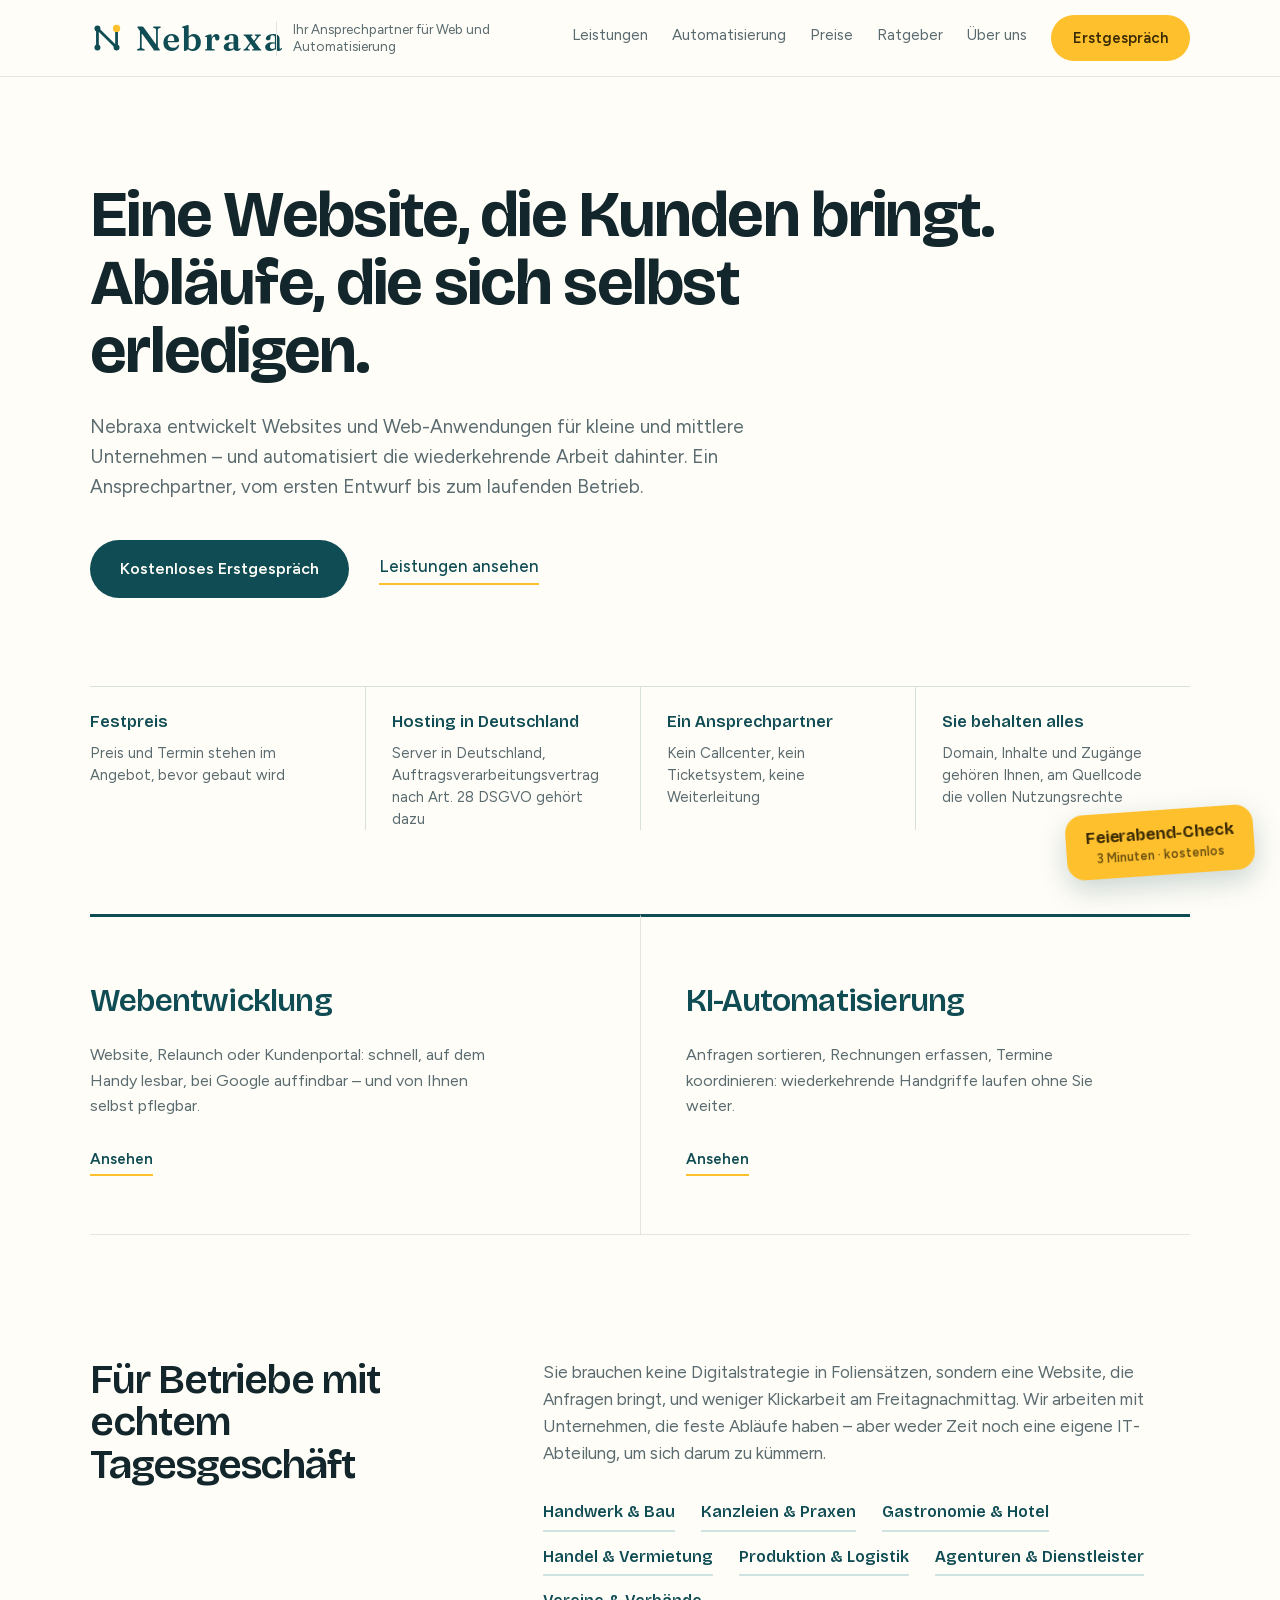
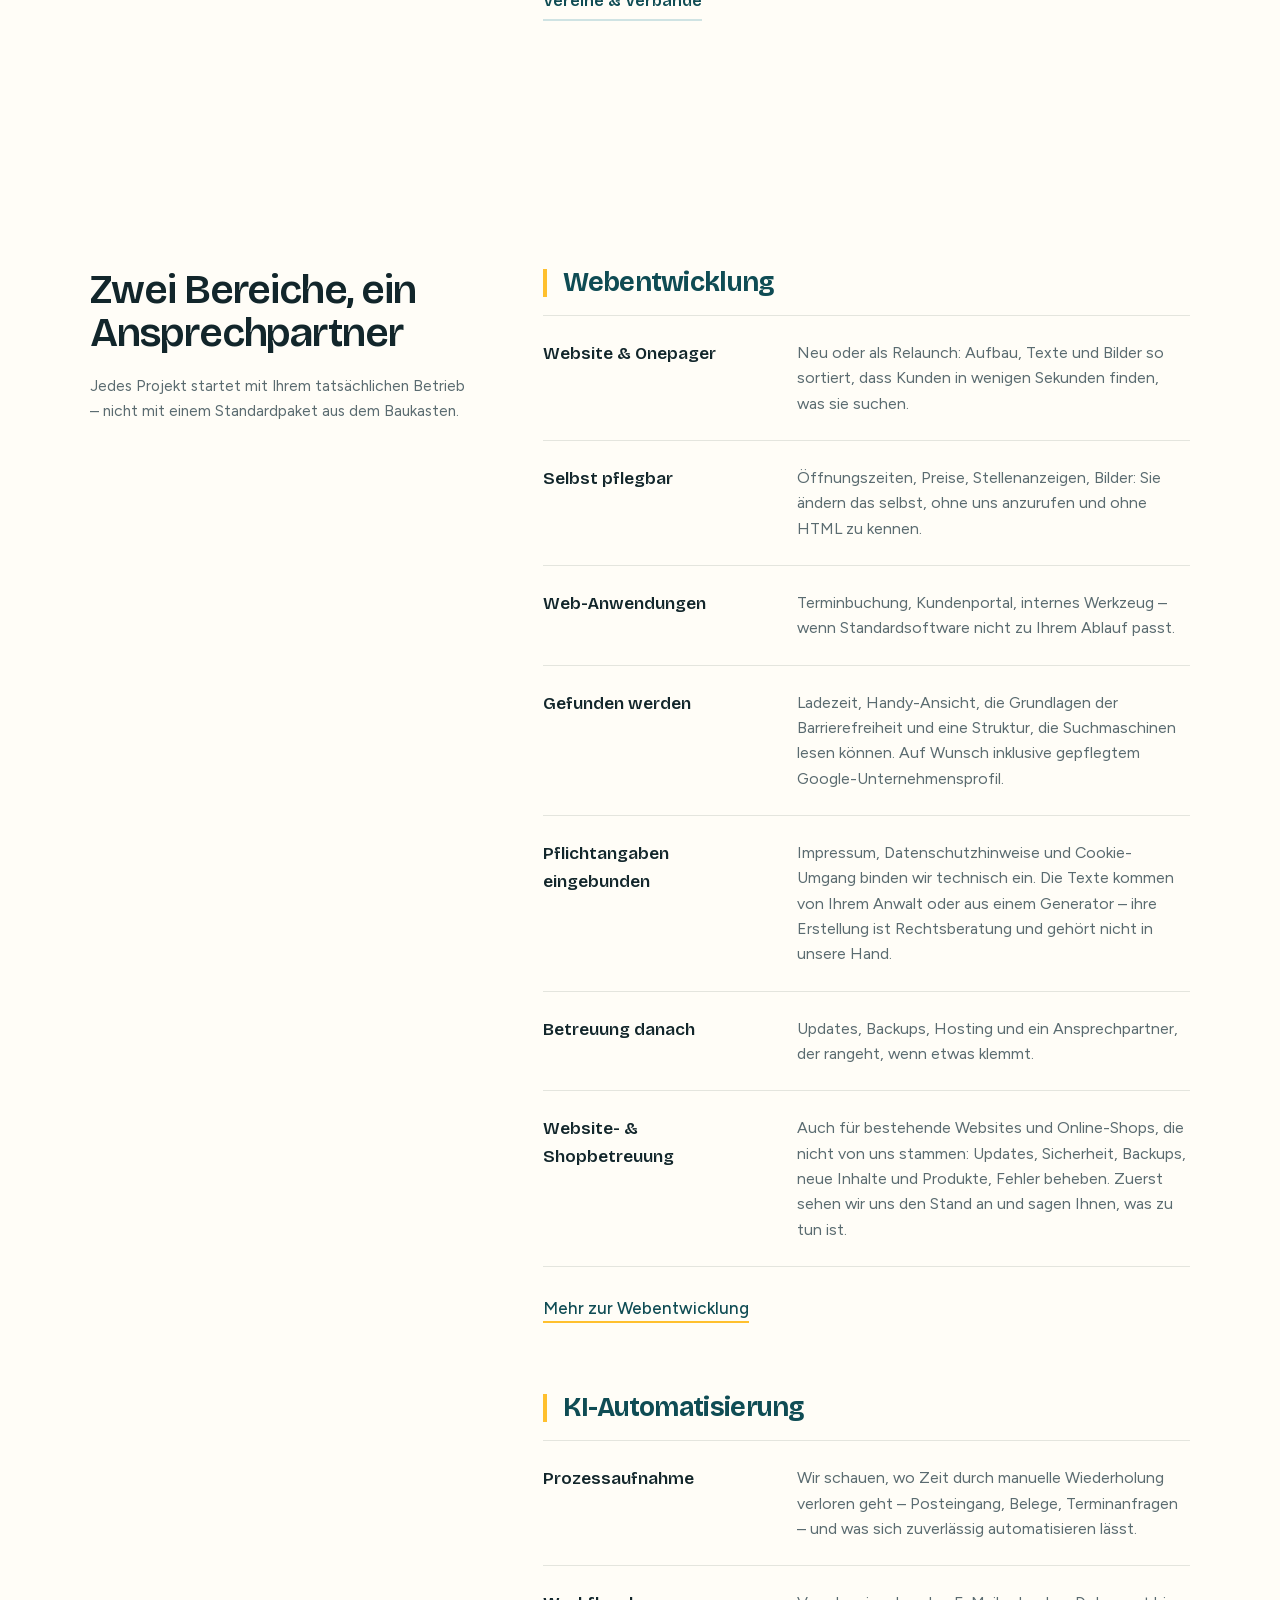
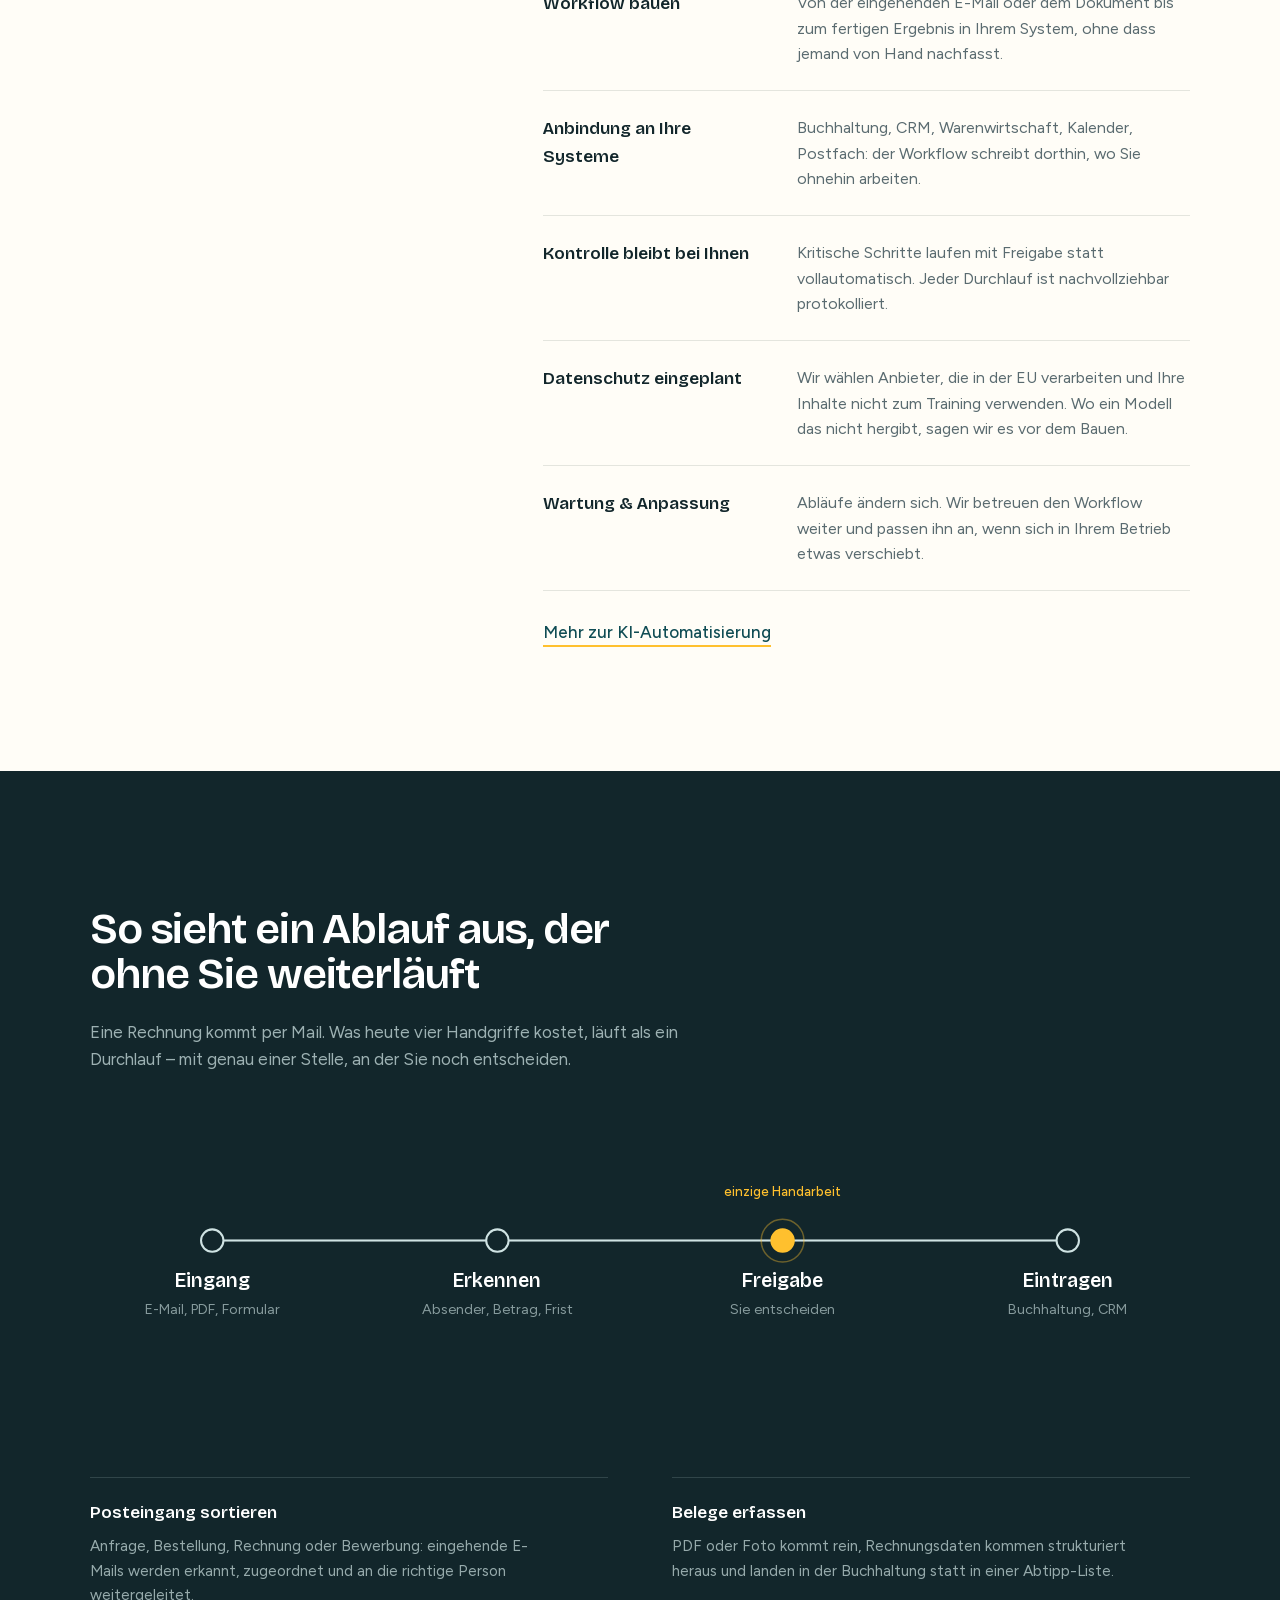
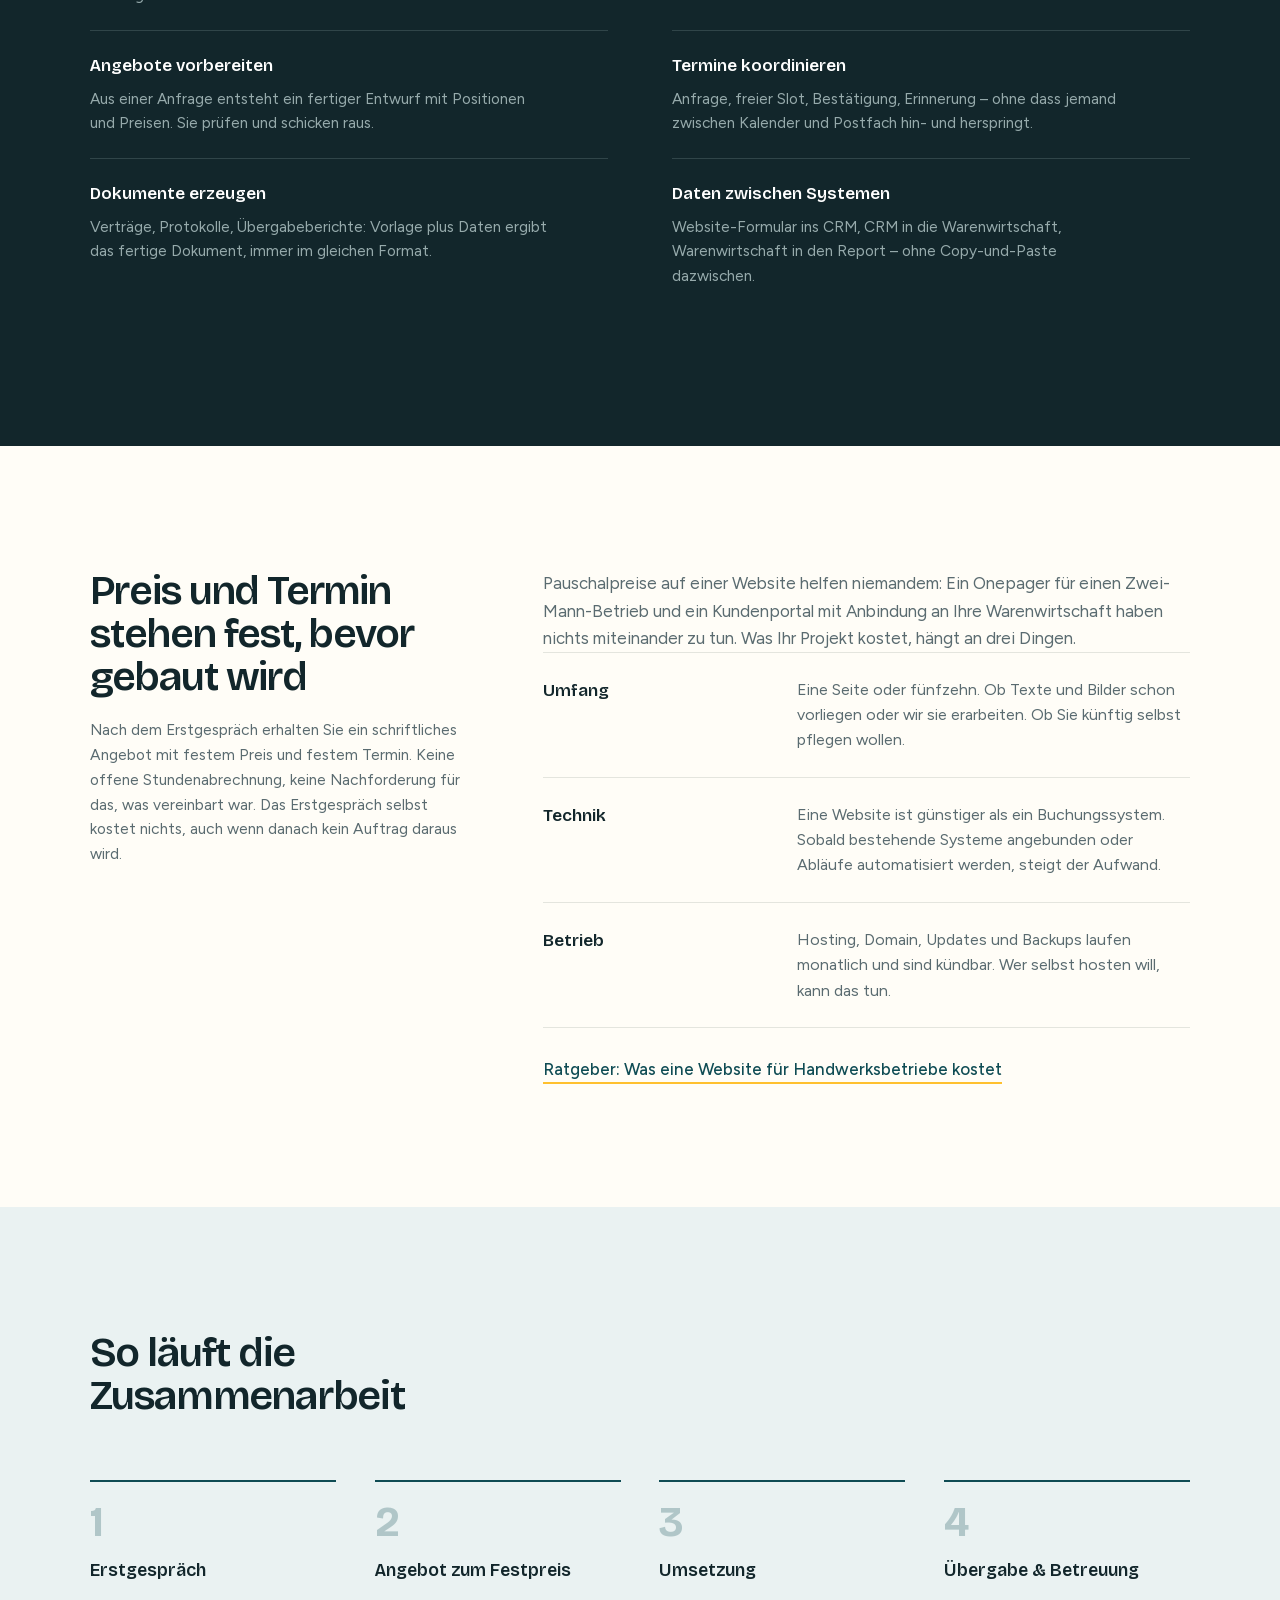
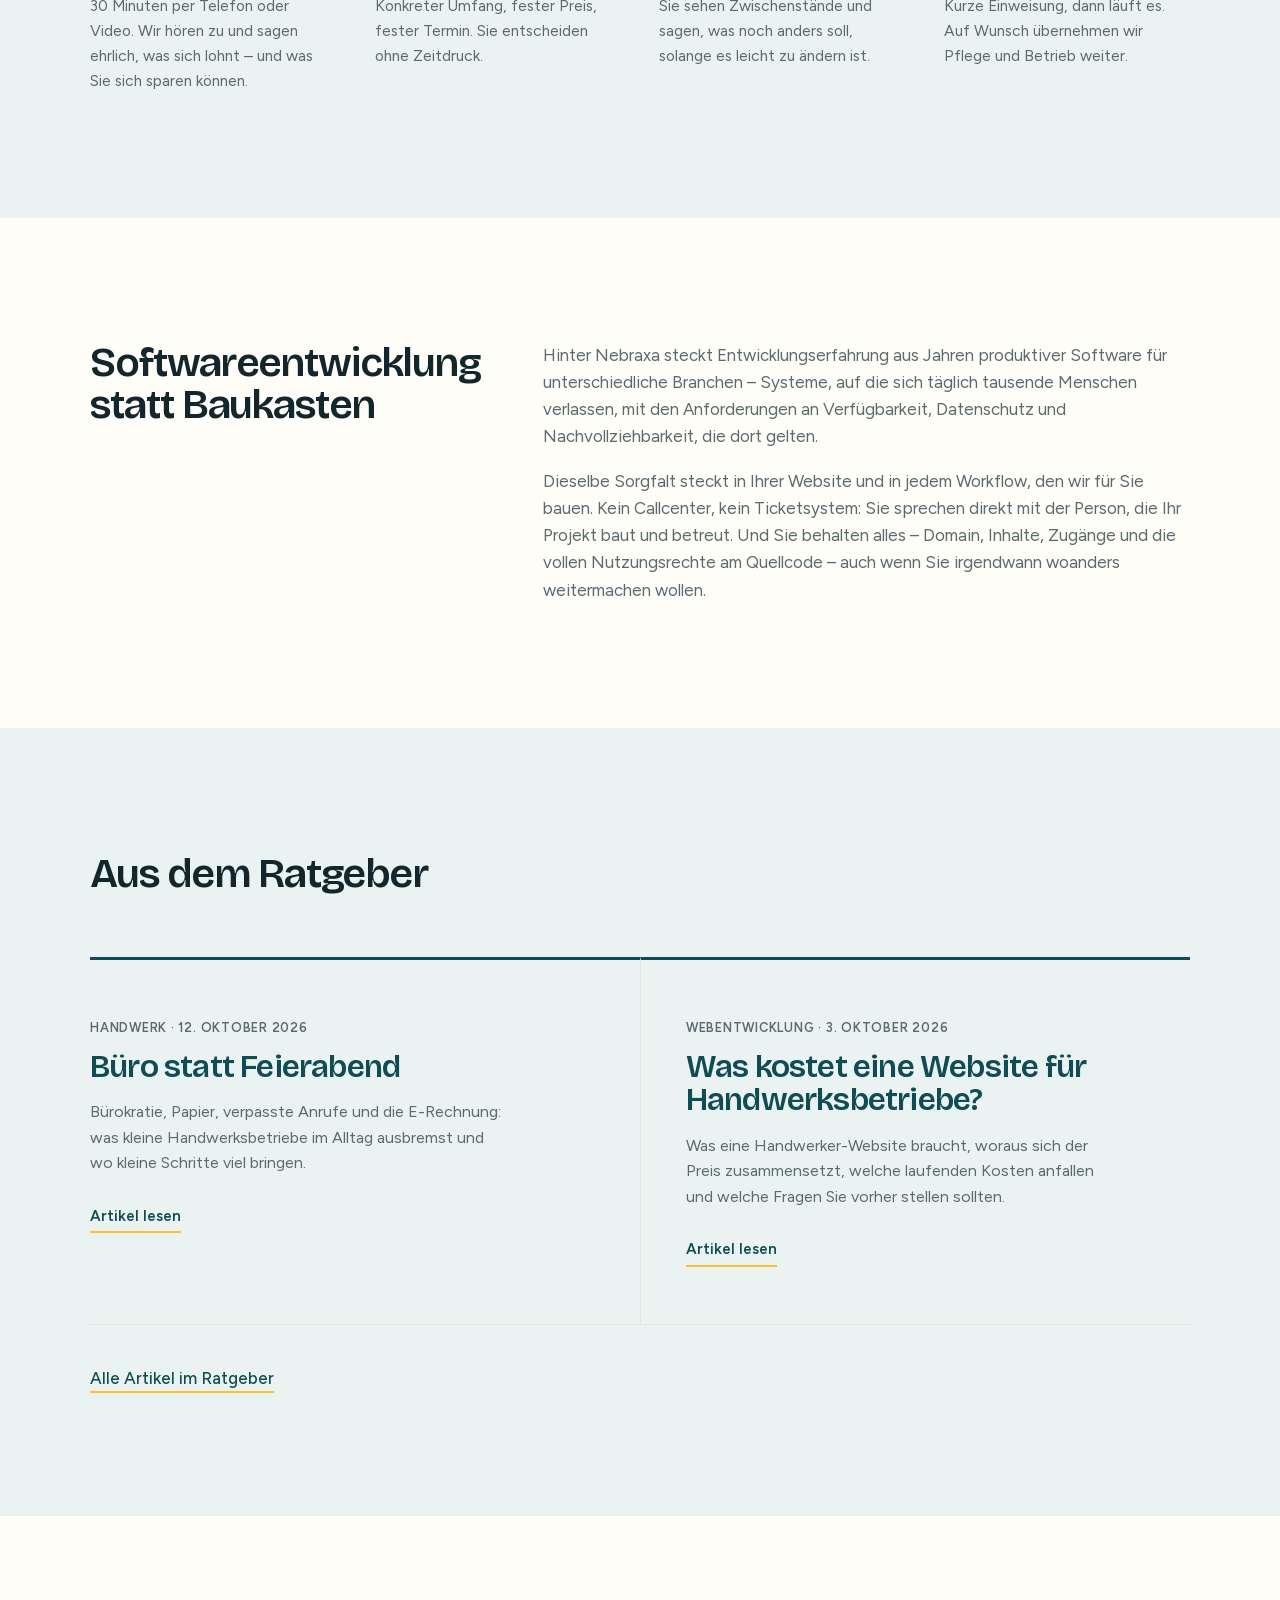
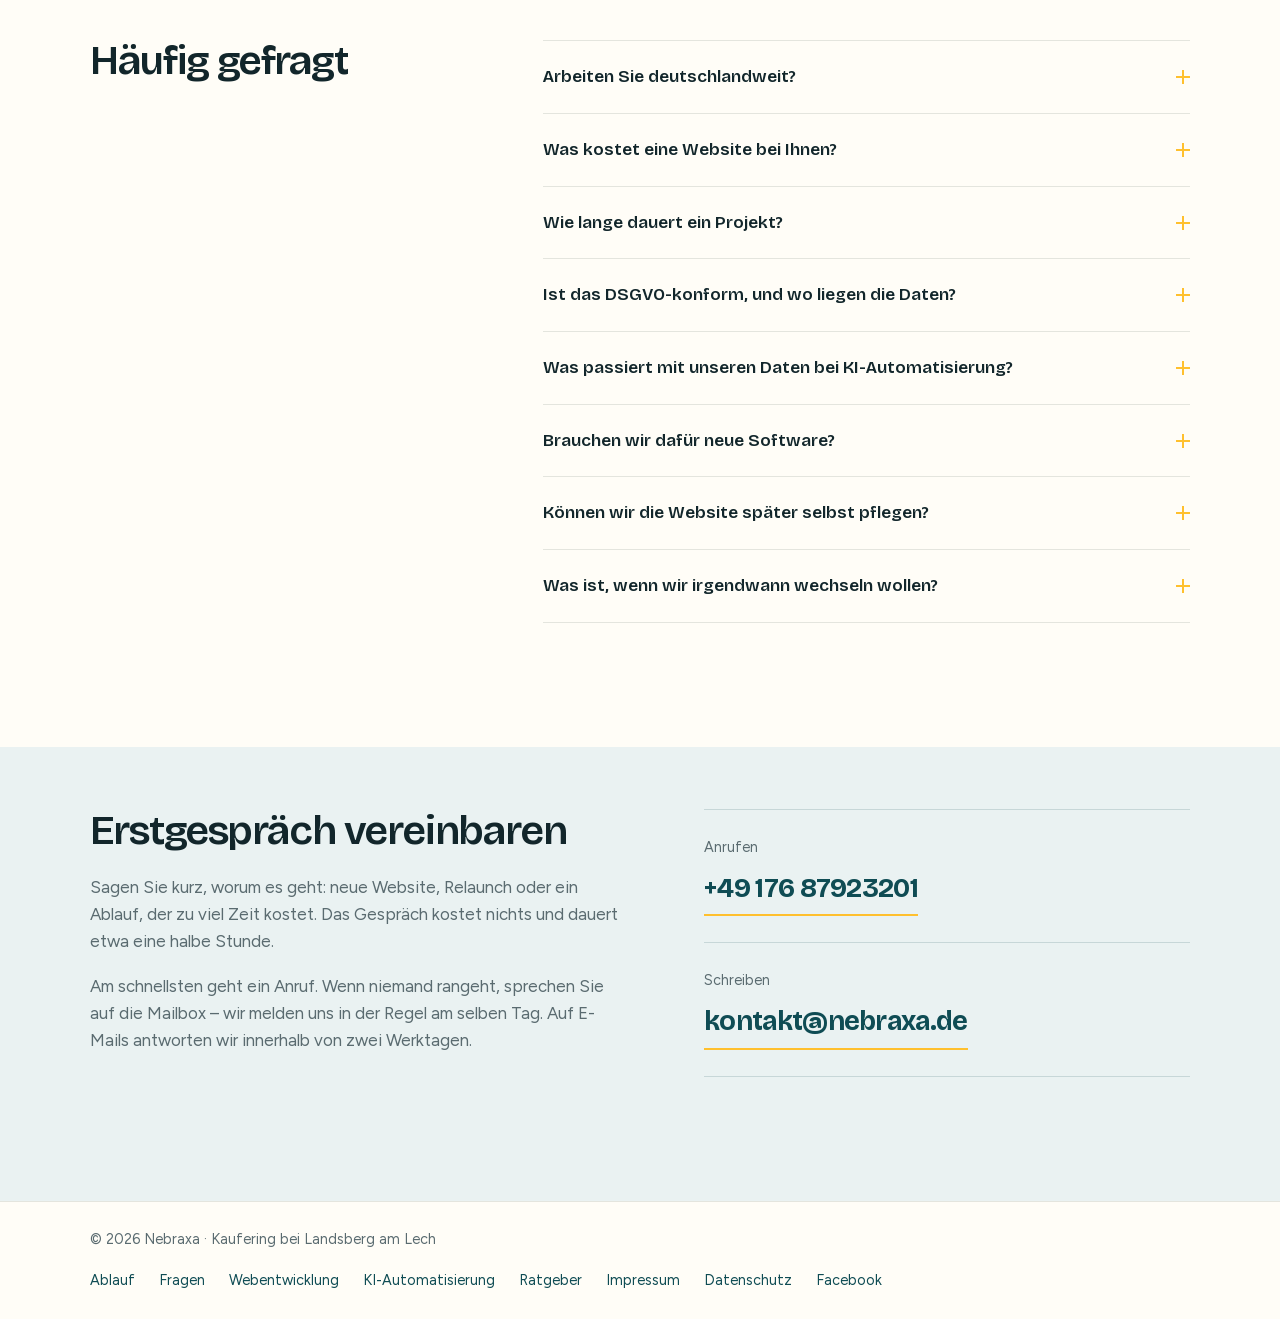
==== index.html @ 304937a9 "ADD Munich to service area in structured data" ====
<!DOCTYPE html>
<html lang="de">
<head>
<meta charset="UTF-8">
<meta name="viewport" content="width=device-width, initial-scale=1.0">
<title>Webentwicklung &amp; KI-Automatisierung in Landsberg am Lech | Nebraxa</title>
<meta name="description" content="Websites, Web-Anwendungen und KI-Automatisierung für kleine und mittlere Unternehmen, aus Kaufering bei Landsberg am Lech. Festpreis, Hosting in Deutschland.">
<link rel="canonical" href="https://nebraxa.de/">
<link rel="icon" href="favicon.svg" type="image/svg+xml">

<meta property="og:type" content="website">
<meta property="og:site_name" content="Nebraxa">
<meta property="og:locale" content="de_DE">
<meta property="og:url" content="https://nebraxa.de/">
<meta property="og:title" content="Nebraxa – Webentwicklung und KI-Automatisierung in Landsberg am Lech">
<meta property="og:description" content="Websites, Web-Anwendungen und automatisierte Abläufe für kleine und mittlere Unternehmen. Festpreis, Hosting in Deutschland, ein Ansprechpartner.">
<meta property="og:image" content="https://nebraxa.de/og-image.png">
<meta property="og:image:width" content="1200">
<meta property="og:image:height" content="630">
<meta property="og:image:alt" content="Nebraxa – Ihr Ansprechpartner für Web und Automatisierung">
<meta name="twitter:card" content="summary_large_image">

<link rel="preload" href="fonts/bricolage-grotesque-latin-4efd1a.woff2" as="font" type="font/woff2" crossorigin>
<link rel="preload" href="fonts/figtree-latin-7073ac.woff2" as="font" type="font/woff2" crossorigin>
<link rel="stylesheet" href="styles.css">

<script>
/* Blendet Abschnitte beim ersten Runterscrollen ein. Jedes Element wird
   nach dem Ausloesen abgemeldet, beim Hochscrollen passiert also nichts
   mehr. Die Klasse js-reveal wird hier im head gesetzt, damit nichts
   kurz sichtbar aufblitzt, und bei jedem Fehler wieder entfernt - dann
   ist die Seite ohne Effekte, aber vollstaendig sichtbar. */
(function () {
  var REVEAL = '.door, .rail-head > *, .rail-body > .lead, .tags li,'
    + ' .lane-name, .rows dt, .rows dd, .dark-head, .dark-lead, .flow,'
    + ' .dark-rows .row, .wide-head, .steps li, .faq details, .closing h2,'
    + ' .closing .lead, .reach a';

  var root = document.documentElement;
  if (!('IntersectionObserver' in window)) { return; }
  if (window.matchMedia('(prefers-reduced-motion: reduce)').matches) { return; }

  root.classList.add('js-reveal');

  document.addEventListener('DOMContentLoaded', function () {
    try {
      var revealed = 0;

      var observer = new IntersectionObserver(function (entries) {
        entries.forEach(function (entry) {
          if (!entry.isIntersecting) { return; }
          entry.target.classList.add('is-in');
          observer.unobserve(entry.target);
          revealed++;
        });
      }, { rootMargin: '0px 0px -8% 0px' });

      document.querySelectorAll(REVEAL).forEach(function (el) {
        observer.observe(el);
      });

      /* Sicherheitsnetz: was im Blickfeld liegt, muss sofort ausloesen.
         Ist nach drei Sekunden nichts passiert, arbeitet der Observer
         nicht - dann lieber ohne Effekt als mit unsichtbarem Inhalt. */
      window.setTimeout(function () {
        if (revealed === 0) { root.classList.remove('js-reveal'); }
      }, 3000);
    } catch (e) {
      root.classList.remove('js-reveal');
    }
  });
})();
</script>

<script type="application/ld+json">
{
  "@context": "https://schema.org",
  "@type": "ProfessionalService",
  "@id": "https://nebraxa.de/#organisation",
  "name": "Nebraxa",
  "slogan": "Ihr Ansprechpartner für Web und Automatisierung",
  "url": "https://nebraxa.de/",
  "sameAs": ["https://www.facebook.com/nebraxa"],
  "logo": "https://nebraxa.de/logo.svg",
  "description": "Webentwicklung, Web-Anwendungen und KI-Automatisierung für kleine und mittlere Unternehmen.",
  "image": "https://nebraxa.de/og-image.png",
  "telephone": "+4917687923201",
  "email": "kontakt@nebraxa.de",
  "address": {
    "@type": "PostalAddress",
    "streetAddress": "Thomas-Morus-Str. 12d",
    "postalCode": "86916",
    "addressLocality": "Kaufering",
    "addressRegion": "Bayern",
    "addressCountry": "DE"
  },
  "founder": {
    "@type": "Person",
    "name": "Vladimir Mikulicic"
  },
  "openingHoursSpecification": {
    "@type": "OpeningHoursSpecification",
    "dayOfWeek": ["Monday", "Tuesday", "Wednesday", "Thursday", "Friday"],
    "opens": "09:00",
    "closes": "18:00"
  },
  "areaServed": [
    {"@type": "City", "name": "Landsberg am Lech"},
    {"@type": "City", "name": "München"},
    {"@type": "AdministrativeArea", "name": "Landkreis Landsberg am Lech"},
    {"@type": "Country", "name": "Deutschland"}
  ],
  "availableLanguage": "de",
  "knowsAbout": [
    "Webentwicklung",
    "Web-Anwendungen",
    "Prozessautomatisierung",
    "KI-Automatisierung",
    "Hosting und Wartung",
    "Website- und Shopbetreuung"
  ]
}
</script>
</head>
<body>

<a href="#inhalt" class="skip-link">Zum Inhalt springen</a>

<header>
  <div class="bar">
    <a href="#" class="mark">
      <svg width="26" height="26" viewBox="0 0 32 32" fill="none" aria-hidden="true">
        <path d="M7 25V7l18 18V7" stroke="#0F4C54" stroke-width="2.6" stroke-linecap="round" stroke-linejoin="round"/>
        <circle cx="7" cy="25" r="2.8" fill="#0F4C54"/>
        <circle cx="7" cy="7" r="2.8" fill="#0F4C54"/>
        <circle cx="25" cy="25" r="2.8" fill="#0F4C54"/>
        <circle cx="25" cy="7" r="3.4" fill="#FFC02E"/>
      </svg>
      <img src="wordmark.svg" alt="Nebraxa" class="wordmark" width="117" height="21">
    </a>
    <p class="claim">Ihr Ansprechpartner für Web und Automatisierung</p>
    <nav class="bar-nav">
      <a href="#leistungen">Leistungen</a>
      <a href="#automatisierung">Automatisierung</a>
      <a href="#preise">Preise</a>
      <a href="ratgeber.html">Ratgeber</a>
      <a href="#warum">Über uns</a>
    </nav>
    <a href="#kontakt" class="act">Erstgespräch</a>
    <details class="menu">
      <summary aria-label="Menü öffnen">
        <svg width="22" height="22" viewBox="0 0 24 24" fill="none" aria-hidden="true">
          <path d="M4 8h16M4 16h16" stroke="#0F4C54" stroke-width="1.9" stroke-linecap="round"/>
        </svg>
      </summary>
      <nav class="menu-panel">
        <a href="#leistungen">Leistungen</a>
        <a href="#automatisierung">Automatisierung</a>
        <a href="#preise">Preise</a>
        <a href="#ablauf">Ablauf</a>
        <a href="ratgeber.html">Ratgeber</a>
        <a href="#warum">Über uns</a>
        <a href="#fragen">Fragen</a>
      </nav>
    </details>
  </div>
</header>

<main id="inhalt">

<section class="opening">
  <div class="shell">
    <h1>Eine Website, die Kunden bringt. Abläufe, die sich selbst erledigen.</h1>
    <p class="opening-lead">Nebraxa entwickelt Websites und Web-Anwendungen für kleine und mittlere Unternehmen – und automatisiert die wiederkehrende Arbeit dahinter. Ein Ansprechpartner, vom ersten Entwurf bis zum laufenden Betrieb.</p>
    <div class="opening-act">
      <a href="#kontakt" class="btn">Kostenloses Erstgespräch</a>
      <a href="#leistungen" class="lnk">Leistungen ansehen</a>
    </div>
  </div>
  <div class="shell">
    <ul class="proof">
      <li><b>Festpreis</b><span>Preis und Termin stehen im Angebot, bevor gebaut wird</span></li>
      <li><b>Hosting in Deutschland</b><span>Server in Deutschland, Auftragsverarbeitungsvertrag nach Art. 28 DSGVO gehört dazu</span></li>
      <li><b>Ein Ansprechpartner</b><span>Kein Callcenter, kein Ticketsystem, keine Weiterleitung</span></li>
      <li><b>Sie behalten alles</b><span>Domain, Inhalte und Zugänge gehören Ihnen, am Quellcode die vollen Nutzungsrechte</span></li>
    </ul>
  </div>
</section>

<section class="doors-band" aria-label="Die zwei Bereiche">
  <div class="shell doors">
    <a href="#web" class="door">
      <span class="door-name">Webentwicklung</span>
      <span class="door-text">Website, Relaunch oder Kundenportal: schnell, auf dem Handy lesbar, bei Google auffindbar – und von Ihnen selbst pflegbar.</span>
      <span class="door-go">Ansehen</span>
    </a>
    <a href="#automatisierung" class="door">
      <span class="door-name">KI-Automatisierung</span>
      <span class="door-text">Anfragen sortieren, Rechnungen erfassen, Termine koordinieren: wiederkehrende Handgriffe laufen ohne Sie weiter.</span>
      <span class="door-go">Ansehen</span>
    </a>
  </div>
</section>

<section class="block">
  <div class="shell rail">
    <div class="rail-head">
      <h2>Für Betriebe mit echtem Tagesgeschäft</h2>
    </div>
    <div class="rail-body">
      <p class="lead">Sie brauchen keine Digitalstrategie in Foliensätzen, sondern eine Website, die Anfragen bringt, und weniger Klickarbeit am Freitagnachmittag. Wir arbeiten mit Unternehmen, die feste Abläufe haben – aber weder Zeit noch eine eigene IT-Abteilung, um sich darum zu kümmern.</p>
      <ul class="tags">
        <li>Handwerk &amp; Bau</li>
        <li>Kanzleien &amp; Praxen</li>
        <li>Gastronomie &amp; Hotel</li>
        <li>Handel &amp; Vermietung</li>
        <li>Produktion &amp; Logistik</li>
        <li>Agenturen &amp; Dienstleister</li>
        <li>Vereine &amp; Verbände</li>
      </ul>
    </div>
  </div>
</section>

<section class="block" id="leistungen">
  <div class="shell rail">
    <div class="rail-head">
      <h2>Zwei Bereiche, ein Ansprechpartner</h2>
      <p class="rail-note">Jedes Projekt startet mit Ihrem tatsächlichen Betrieb – nicht mit einem Standardpaket aus dem Baukasten.</p>
    </div>
    <div class="rail-body">

      <h3 class="lane-name" id="web">Webentwicklung</h3>
      <dl class="rows">
        <div class="row">
          <dt>Website &amp; Onepager</dt>
          <dd>Neu oder als Relaunch: Aufbau, Texte und Bilder so sortiert, dass Kunden in wenigen Sekunden finden, was sie suchen.</dd>
        </div>
        <div class="row">
          <dt>Selbst pflegbar</dt>
          <dd>Öffnungszeiten, Preise, Stellenanzeigen, Bilder: Sie ändern das selbst, ohne uns anzurufen und ohne HTML zu kennen.</dd>
        </div>
        <div class="row">
          <dt>Web-Anwendungen</dt>
          <dd>Terminbuchung, Kundenportal, internes Werkzeug – wenn Standardsoftware nicht zu Ihrem Ablauf passt.</dd>
        </div>
        <div class="row">
          <dt>Gefunden werden</dt>
          <dd>Ladezeit, Handy-Ansicht, die Grundlagen der Barrierefreiheit und eine Struktur, die Suchmaschinen lesen können. Auf Wunsch inklusive gepflegtem Google-Unternehmensprofil.</dd>
        </div>
        <div class="row">
          <dt>Pflichtangaben eingebunden</dt>
          <dd>Impressum, Datenschutzhinweise und Cookie-Umgang binden wir technisch ein. Die Texte kommen von Ihrem Anwalt oder aus einem Generator – ihre Erstellung ist Rechtsberatung und gehört nicht in unsere Hand.</dd>
        </div>
        <div class="row">
          <dt>Betreuung danach</dt>
          <dd>Updates, Backups, Hosting und ein Ansprechpartner, der rangeht, wenn etwas klemmt.</dd>
        </div>
        <div class="row">
          <dt>Website- &amp; Shopbetreuung</dt>
          <dd>Auch für bestehende Websites und Online-Shops, die nicht von uns stammen: Updates, Sicherheit, Backups, neue Inhalte und Produkte, Fehler beheben. Zuerst sehen wir uns den Stand an und sagen Ihnen, was zu tun ist.</dd>
        </div>
      </dl>
      <p><a href="webentwicklung.html" class="lnk">Mehr zur Webentwicklung</a></p>

      <h3 class="lane-name">KI-Automatisierung</h3>
      <dl class="rows">
        <div class="row">
          <dt>Prozessaufnahme</dt>
          <dd>Wir schauen, wo Zeit durch manuelle Wiederholung verloren geht – Posteingang, Belege, Terminanfragen – und was sich zuverlässig automatisieren lässt.</dd>
        </div>
        <div class="row">
          <dt>Workflow bauen</dt>
          <dd>Von der eingehenden E-Mail oder dem Dokument bis zum fertigen Ergebnis in Ihrem System, ohne dass jemand von Hand nachfasst.</dd>
        </div>
        <div class="row">
          <dt>Anbindung an Ihre Systeme</dt>
          <dd>Buchhaltung, CRM, Warenwirtschaft, Kalender, Postfach: der Workflow schreibt dorthin, wo Sie ohnehin arbeiten.</dd>
        </div>
        <div class="row">
          <dt>Kontrolle bleibt bei Ihnen</dt>
          <dd>Kritische Schritte laufen mit Freigabe statt vollautomatisch. Jeder Durchlauf ist nachvollziehbar protokolliert.</dd>
        </div>
        <div class="row">
          <dt>Datenschutz eingeplant</dt>
          <dd>Wir wählen Anbieter, die in der EU verarbeiten und Ihre Inhalte nicht zum Training verwenden. Wo ein Modell das nicht hergibt, sagen wir es vor dem Bauen.</dd>
        </div>
        <div class="row">
          <dt>Wartung &amp; Anpassung</dt>
          <dd>Abläufe ändern sich. Wir betreuen den Workflow weiter und passen ihn an, wenn sich in Ihrem Betrieb etwas verschiebt.</dd>
        </div>
      </dl>
      <p><a href="ki-automatisierung.html" class="lnk">Mehr zur KI-Automatisierung</a></p>

    </div>
  </div>
</section>

<section class="dark" id="automatisierung">
  <div class="shell">
    <h2 class="dark-head">So sieht ein Ablauf aus, der ohne Sie weiterläuft</h2>
    <p class="dark-lead">Eine Rechnung kommt per Mail. Was heute vier Handgriffe kostet, läuft als ein Durchlauf – mit genau einer Stelle, an der Sie noch entscheiden.</p>

    <figure class="flow">
      <svg viewBox="0 0 1080 230" role="img" aria-labelledby="flow-title flow-desc">
        <title id="flow-title">Ablauf einer automatisierten Rechnungserfassung</title>
        <desc id="flow-desc">Vier Stationen: Eingang, Erkennen, Freigabe durch Sie, Eintragen in Ihr System. Nur die Freigabe erfordert eine Entscheidung.</desc>

        <line class="flow-rail" x1="120" y1="86" x2="960" y2="86"/>
        <line class="flow-rail flow-rail--draw" x1="120" y1="86" x2="960" y2="86"/>

        <g class="flow-stop">
          <circle cx="120" cy="86" r="11"/>
          <text x="120" y="132">Eingang</text>
          <text x="120" y="158" class="flow-sub">E-Mail, PDF, Formular</text>
        </g>
        <g class="flow-stop">
          <circle cx="400" cy="86" r="11"/>
          <text x="400" y="132">Erkennen</text>
          <text x="400" y="158" class="flow-sub">Absender, Betrag, Frist</text>
        </g>
        <g class="flow-stop flow-stop--you">
          <circle cx="680" cy="86" r="21" class="flow-halo"/>
          <circle cx="680" cy="86" r="11"/>
          <text x="680" y="132">Freigabe</text>
          <text x="680" y="158" class="flow-sub">Sie entscheiden</text>
          <text x="680" y="42" class="flow-flag">einzige Handarbeit</text>
        </g>
        <g class="flow-stop">
          <circle cx="960" cy="86" r="11"/>
          <text x="960" y="132">Eintragen</text>
          <text x="960" y="158" class="flow-sub">Buchhaltung, CRM</text>
        </g>
      </svg>
    </figure>

    <dl class="dark-rows">
      <div class="row">
        <dt>Posteingang sortieren</dt>
        <dd>Anfrage, Bestellung, Rechnung oder Bewerbung: eingehende E-Mails werden erkannt, zugeordnet und an die richtige Person weitergeleitet.</dd>
      </div>
      <div class="row">
        <dt>Belege erfassen</dt>
        <dd>PDF oder Foto kommt rein, Rechnungsdaten kommen strukturiert heraus und landen in der Buchhaltung statt in einer Abtipp-Liste.</dd>
      </div>
      <div class="row">
        <dt>Angebote vorbereiten</dt>
        <dd>Aus einer Anfrage entsteht ein fertiger Entwurf mit Positionen und Preisen. Sie prüfen und schicken raus.</dd>
      </div>
      <div class="row">
        <dt>Termine koordinieren</dt>
        <dd>Anfrage, freier Slot, Bestätigung, Erinnerung – ohne dass jemand zwischen Kalender und Postfach hin- und herspringt.</dd>
      </div>
      <div class="row">
        <dt>Dokumente erzeugen</dt>
        <dd>Verträge, Protokolle, Übergabeberichte: Vorlage plus Daten ergibt das fertige Dokument, immer im gleichen Format.</dd>
      </div>
      <div class="row">
        <dt>Daten zwischen Systemen</dt>
        <dd>Website-Formular ins CRM, CRM in die Warenwirtschaft, Warenwirtschaft in den Report – ohne Copy-und-Paste dazwischen.</dd>
      </div>
    </dl>
  </div>
</section>

<section class="block" id="preise">
  <div class="shell rail">
    <div class="rail-head">
      <h2>Preis und Termin stehen fest, bevor gebaut wird</h2>
      <p class="rail-note">Nach dem Erstgespräch erhalten Sie ein schriftliches Angebot mit festem Preis und festem Termin. Keine offene Stundenabrechnung, keine Nachforderung für das, was vereinbart war. Das Erstgespräch selbst kostet nichts, auch wenn danach kein Auftrag daraus wird.</p>
    </div>
    <div class="rail-body">
      <p class="lead">Pauschalpreise auf einer Website helfen niemandem: Ein Onepager für einen Zwei-Mann-Betrieb und ein Kundenportal mit Anbindung an Ihre Warenwirtschaft haben nichts miteinander zu tun. Was Ihr Projekt kostet, hängt an drei Dingen.</p>
      <dl class="rows">
        <div class="row">
          <dt>Umfang</dt>
          <dd>Eine Seite oder fünfzehn. Ob Texte und Bilder schon vorliegen oder wir sie erarbeiten. Ob Sie künftig selbst pflegen wollen.</dd>
        </div>
        <div class="row">
          <dt>Technik</dt>
          <dd>Eine Website ist günstiger als ein Buchungssystem. Sobald bestehende Systeme angebunden oder Abläufe automatisiert werden, steigt der Aufwand.</dd>
        </div>
        <div class="row">
          <dt>Betrieb</dt>
          <dd>Hosting, Domain, Updates und Backups laufen monatlich und sind kündbar. Wer selbst hosten will, kann das tun.</dd>
        </div>
      </dl>
      <p><a href="website-kosten-handwerk.html" class="lnk">Ratgeber: Was eine Website für Handwerksbetriebe kostet</a></p>
    </div>
  </div>
</section>

<section class="block block--tint" id="ablauf">
  <div class="shell">
    <h2 class="wide-head">So läuft die Zusammenarbeit</h2>
    <ol class="steps">
      <li>
        <span class="step-no">1</span>
        <span class="step-name">Erstgespräch</span>
        <span class="step-text">30 Minuten per Telefon oder Video. Wir hören zu und sagen ehrlich, was sich lohnt – und was Sie sich sparen können.</span>
      </li>
      <li>
        <span class="step-no">2</span>
        <span class="step-name">Angebot zum Festpreis</span>
        <span class="step-text">Konkreter Umfang, fester Preis, fester Termin. Sie entscheiden ohne Zeitdruck.</span>
      </li>
      <li>
        <span class="step-no">3</span>
        <span class="step-name">Umsetzung</span>
        <span class="step-text">Sie sehen Zwischenstände und sagen, was noch anders soll, solange es leicht zu ändern ist.</span>
      </li>
      <li>
        <span class="step-no">4</span>
        <span class="step-name">Übergabe &amp; Betreuung</span>
        <span class="step-text">Kurze Einweisung, dann läuft es. Auf Wunsch übernehmen wir Pflege und Betrieb weiter.</span>
      </li>
    </ol>
  </div>
</section>

<section class="block" id="warum">
  <div class="shell rail">
    <div class="rail-head">
      <h2>Softwareentwicklung statt Baukasten</h2>
    </div>
    <div class="rail-body">
      <p class="lead">Hinter Nebraxa steckt Entwicklungserfahrung aus Jahren produktiver Software für unterschiedliche Branchen – Systeme, auf die sich täglich tausende Menschen verlassen, mit den Anforderungen an Verfügbarkeit, Datenschutz und Nachvollziehbarkeit, die dort gelten.</p>
      <p class="lead">Dieselbe Sorgfalt steckt in Ihrer Website und in jedem Workflow, den wir für Sie bauen. Kein Callcenter, kein Ticketsystem: Sie sprechen direkt mit der Person, die Ihr Projekt baut und betreut. Und Sie behalten alles – Domain, Inhalte, Zugänge und die vollen Nutzungsrechte am Quellcode – auch wenn Sie irgendwann woanders weitermachen wollen.</p>
    </div>
  </div>
</section>

<section class="block block--tint" id="ratgeber">
  <div class="shell">
    <h2 class="wide-head">Aus dem Ratgeber</h2>
    <div class="doors">
      <a href="handwerk-buero-feierabend.html" class="door">
        <span class="door-meta">Handwerk · 12. Oktober 2026</span>
        <h3 class="door-name">Büro statt Feierabend</h3>
        <span class="door-text">Bürokratie, Papier, verpasste Anrufe und die E-Rechnung: was kleine Handwerksbetriebe im Alltag ausbremst und wo kleine Schritte viel bringen.</span>
        <span class="door-go">Artikel lesen</span>
      </a>
      <a href="website-kosten-handwerk.html" class="door">
        <span class="door-meta">Webentwicklung · 3. Oktober 2026</span>
        <h3 class="door-name">Was kostet eine Website für Handwerksbetriebe?</h3>
        <span class="door-text">Was eine Handwerker-Website braucht, woraus sich der Preis zusammensetzt, welche laufenden Kosten anfallen und welche Fragen Sie vorher stellen sollten.</span>
        <span class="door-go">Artikel lesen</span>
      </a>
    </div>
    <p><a href="ratgeber.html" class="lnk">Alle Artikel im Ratgeber</a></p>
  </div>
</section>

<section class="block" id="fragen">
  <div class="shell rail">
    <div class="rail-head">
      <h2>Häufig gefragt</h2>
    </div>
    <div class="rail-body">
      <div class="faq">
        <details>
          <summary>Arbeiten Sie deutschlandweit?</summary>
          <p>Ja. Unser Sitz ist Kaufering bei Landsberg am Lech, Abstimmung läuft per Telefon, Video und E-Mail, Zwischenstände sehen Sie jederzeit im Browser. Für die Zusammenarbeit spielt es keine Rolle, wo Ihr Betrieb sitzt – im Angebot stehen deshalb auch keine Reisekosten.</p>
        </details>
        <details>
          <summary>Was kostet eine Website bei Ihnen?</summary>
          <p>Das hängt an Umfang, Technik und Betrieb. Statt eines Paketpreises, der ohnehin nicht passt, bekommen Sie nach dem Erstgespräch ein schriftliches Angebot mit festem Preis und festem Termin. Das Erstgespräch kostet nichts und verpflichtet zu nichts.</p>
        </details>
        <details>
          <summary>Wie lange dauert ein Projekt?</summary>
          <p>Eine überschaubare Website liegt in der Regel bei wenigen Wochen, gerechnet ab dem Zeitpunkt, an dem Texte und Bilder vorliegen. Web-Anwendungen und Automatisierungen brauchen je nach Umfang länger. Den verbindlichen Termin nennen wir im Angebot, nicht vorher.</p>
        </details>
        <details>
          <summary>Ist das DSGVO-konform, und wo liegen die Daten?</summary>
          <p>Hosting in Deutschland, Schriften und Skripte vom eigenen Server statt von fremden CDNs, keine Analyse- oder Werbedienste ohne Ihre ausdrückliche Entscheidung. Die Pflichtangaben – Impressum, Datenschutzhinweise, Cookie-Umgang – binden wir technisch ein; die Texte kommen von Ihrem Anwalt oder aus einem Generator, weil deren Erstellung Rechtsberatung ist. Einen Auftragsverarbeitungsvertrag nach Art. 28 DSGVO schließen wir mit ab, sobald wir für Sie hosten oder Daten verarbeiten.</p>
        </details>
        <details>
          <summary>Was passiert mit unseren Daten bei KI-Automatisierung?</summary>
          <p>Wir wählen Anbieter, die in der EU verarbeiten und Ihre Inhalte nicht zum Training verwenden. Wo ein Modell das nicht hergibt, sagen wir es vor dem Bauen, und Sie entscheiden. Welche Daten welchen Weg nehmen, halten wir schriftlich fest. Kritische Schritte laufen mit Freigabe statt vollautomatisch, und jeder Durchlauf ist protokolliert und nachvollziehbar.</p>
        </details>
        <details>
          <summary>Brauchen wir dafür neue Software?</summary>
          <p>In der Regel nicht. Automatisierung setzt auf den Systemen auf, die Sie schon nutzen – Postfach, Kalender, Buchhaltung, CRM, Warenwirtschaft. Ein Systemwechsel schlagen wir nur vor, wenn er sich unabhängig davon rechnet.</p>
        </details>
        <details>
          <summary>Können wir die Website später selbst pflegen?</summary>
          <p>Ja, das ist der Normalfall. Öffnungszeiten, Preise, Bilder, Stellenanzeigen ändern Sie ohne HTML-Kenntnisse und ohne Anruf bei uns. Zur Übergabe gehört eine kurze Einweisung.</p>
        </details>
        <details>
          <summary>Was ist, wenn wir irgendwann wechseln wollen?</summary>
          <p>Dann nehmen Sie alles mit. Domain, Inhalte und Zugänge gehören Ihnen, am Quellcode erhalten Sie die vollen Nutzungsrechte; eingesetzte Open-Source-Bausteine behalten ihre eigenen Lizenzen. Es gibt keine Mindestlaufzeit für den Betrieb und keinen Datenbestand, an den nur wir herankommen.</p>
        </details>
      </div>
    </div>
  </div>
</section>

<section class="closing" id="kontakt">
  <div class="shell closing-grid">
    <div>
      <h2>Erstgespräch vereinbaren</h2>
      <p class="lead">Sagen Sie kurz, worum es geht: neue Website, Relaunch oder ein Ablauf, der zu viel Zeit kostet. Das Gespräch kostet nichts und dauert etwa eine halbe Stunde.</p>
      <p class="lead">Am schnellsten geht ein Anruf. Wenn niemand rangeht, sprechen Sie auf die Mailbox – wir melden uns in der Regel am selben Tag. Auf E-Mails antworten wir innerhalb von zwei Werktagen.</p>
    </div>
    <div class="reach">
      <a href="tel:+4917687923201">
        <span>Anrufen</span>
        <strong>+49 176 87923201</strong>
      </a>
      <a href="mailto:kontakt@nebraxa.de">
        <span>Schreiben</span>
        <strong>kontakt@nebraxa.de</strong>
      </a>
    </div>
  </div>
</section>

</main>

<footer>
  <div class="shell foot">
    <span>© 2026 Nebraxa · Kaufering bei Landsberg am Lech</span>
    <nav>
      <a href="#ablauf">Ablauf</a>
      <a href="#fragen">Fragen</a>
      <a href="webentwicklung.html">Webentwicklung</a>
      <a href="ki-automatisierung.html">KI-Automatisierung</a>
      <a href="ratgeber.html">Ratgeber</a>
      <a href="impressum.html">Impressum</a>
      <a href="datenschutz.html">Datenschutz</a>
      <a href="https://www.facebook.com/nebraxa" rel="noopener">Facebook</a>
    </nav>
  </div>
</footer>

<a href="https://tally.so/r/VLR4Jg" class="sticker" rel="noopener"><b>Feierabend-Check</b><span>3 Minuten · kostenlos</span></a>

<script type="application/ld+json">
{
  "@context": "https://schema.org",
  "@type": "FAQPage",
  "mainEntity": [
    {"@type":"Question","name":"Arbeiten Sie deutschlandweit?","acceptedAnswer":{"@type":"Answer","text":"Ja. Unser Sitz ist Kaufering bei Landsberg am Lech, Abstimmung läuft per Telefon, Video und E-Mail, Zwischenstände sehen Sie jederzeit im Browser. Für die Zusammenarbeit spielt es keine Rolle, wo Ihr Betrieb sitzt."}},
    {"@type":"Question","name":"Was kostet eine Website bei Nebraxa?","acceptedAnswer":{"@type":"Answer","text":"Das hängt an Umfang, Technik und Betrieb. Nach dem kostenlosen Erstgespräch erhalten Sie ein schriftliches Angebot mit festem Preis und festem Termin."}},
    {"@type":"Question","name":"Wie lange dauert ein Projekt?","acceptedAnswer":{"@type":"Answer","text":"Eine überschaubare Website liegt in der Regel bei wenigen Wochen, gerechnet ab dem Zeitpunkt, an dem Texte und Bilder vorliegen. Web-Anwendungen und Automatisierungen brauchen je nach Umfang länger. Den verbindlichen Termin nennen wir im Angebot."}},
    {"@type":"Question","name":"Ist das DSGVO-konform, und wo liegen die Daten?","acceptedAnswer":{"@type":"Answer","text":"Hosting in Deutschland, Schriften und Skripte vom eigenen Server statt von fremden CDNs, keine Analyse- oder Werbedienste ohne ausdrückliche Entscheidung. Die Pflichtangaben binden wir technisch ein; die Texte kommen von Ihrem Anwalt oder aus einem Generator. Einen Auftragsverarbeitungsvertrag nach Art. 28 DSGVO schließen wir mit ab, sobald wir hosten oder Daten verarbeiten."}},
    {"@type":"Question","name":"Was passiert mit unseren Daten bei KI-Automatisierung?","acceptedAnswer":{"@type":"Answer","text":"Wir wählen Anbieter, die in der EU verarbeiten und Ihre Inhalte nicht zum Training verwenden. Wo ein Modell das nicht hergibt, sagen wir es vor dem Bauen. Kritische Schritte laufen mit Freigabe statt vollautomatisch, und jeder Durchlauf ist protokolliert."}},
    {"@type":"Question","name":"Brauchen wir dafür neue Software?","acceptedAnswer":{"@type":"Answer","text":"In der Regel nicht. Automatisierung setzt auf den Systemen auf, die Sie schon nutzen: Postfach, Kalender, Buchhaltung, CRM, Warenwirtschaft."}},
    {"@type":"Question","name":"Können wir die Website später selbst pflegen?","acceptedAnswer":{"@type":"Answer","text":"Ja. Öffnungszeiten, Preise, Bilder und Stellenanzeigen ändern Sie ohne HTML-Kenntnisse. Zur Übergabe gehört eine kurze Einweisung."}},
    {"@type":"Question","name":"Was ist, wenn wir irgendwann wechseln wollen?","acceptedAnswer":{"@type":"Answer","text":"Domain, Inhalte und Zugänge gehören Ihnen, am Quellcode erhalten Sie die vollen Nutzungsrechte. Es gibt keine Mindestlaufzeit für den Betrieb."}}
  ]
}
</script>

</body>
</html>
---- styles.css ----
/* Self-hosted webfonts (SIL Open Font License 1.1) - see fonts/OFL.txt */

@font-face {
  font-family: 'Bricolage Grotesque';
  font-style: normal;
  font-weight: 500;
  font-stretch: 100%;
  font-display: swap;
  src: url(fonts/bricolage-grotesque-latin-ext-6441e9.woff2) format('woff2');
  unicode-range: U+0100-02BA, U+02BD-02C5, U+02C7-02CC, U+02CE-02D7, U+02DD-02FF, U+0304, U+0308, U+0329, U+1D00-1DBF, U+1E00-1E9F, U+1EF2-1EFF, U+2020, U+20A0-20AB, U+20AD-20C0, U+2113, U+2C60-2C7F, U+A720-A7FF;
}

@font-face {
  font-family: 'Bricolage Grotesque';
  font-style: normal;
  font-weight: 500;
  font-stretch: 100%;
  font-display: swap;
  src: url(fonts/bricolage-grotesque-latin-4efd1a.woff2) format('woff2');
  unicode-range: U+0000-00FF, U+0131, U+0152-0153, U+02BB-02BC, U+02C6, U+02DA, U+02DC, U+0304, U+0308, U+0329, U+2000-206F, U+20AC, U+2122, U+2191, U+2193, U+2212, U+2215, U+FEFF, U+FFFD;
}

@font-face {
  font-family: 'Bricolage Grotesque';
  font-style: normal;
  font-weight: 600;
  font-stretch: 100%;
  font-display: swap;
  src: url(fonts/bricolage-grotesque-latin-ext-6441e9.woff2) format('woff2');
  unicode-range: U+0100-02BA, U+02BD-02C5, U+02C7-02CC, U+02CE-02D7, U+02DD-02FF, U+0304, U+0308, U+0329, U+1D00-1DBF, U+1E00-1E9F, U+1EF2-1EFF, U+2020, U+20A0-20AB, U+20AD-20C0, U+2113, U+2C60-2C7F, U+A720-A7FF;
}

@font-face {
  font-family: 'Bricolage Grotesque';
  font-style: normal;
  font-weight: 600;
  font-stretch: 100%;
  font-display: swap;
  src: url(fonts/bricolage-grotesque-latin-4efd1a.woff2) format('woff2');
  unicode-range: U+0000-00FF, U+0131, U+0152-0153, U+02BB-02BC, U+02C6, U+02DA, U+02DC, U+0304, U+0308, U+0329, U+2000-206F, U+20AC, U+2122, U+2191, U+2193, U+2212, U+2215, U+FEFF, U+FFFD;
}

@font-face {
  font-family: 'Bricolage Grotesque';
  font-style: normal;
  font-weight: 700;
  font-stretch: 100%;
  font-display: swap;
  src: url(fonts/bricolage-grotesque-latin-ext-6441e9.woff2) format('woff2');
  unicode-range: U+0100-02BA, U+02BD-02C5, U+02C7-02CC, U+02CE-02D7, U+02DD-02FF, U+0304, U+0308, U+0329, U+1D00-1DBF, U+1E00-1E9F, U+1EF2-1EFF, U+2020, U+20A0-20AB, U+20AD-20C0, U+2113, U+2C60-2C7F, U+A720-A7FF;
}

@font-face {
  font-family: 'Bricolage Grotesque';
  font-style: normal;
  font-weight: 700;
  font-stretch: 100%;
  font-display: swap;
  src: url(fonts/bricolage-grotesque-latin-4efd1a.woff2) format('woff2');
  unicode-range: U+0000-00FF, U+0131, U+0152-0153, U+02BB-02BC, U+02C6, U+02DA, U+02DC, U+0304, U+0308, U+0329, U+2000-206F, U+20AC, U+2122, U+2191, U+2193, U+2212, U+2215, U+FEFF, U+FFFD;
}

@font-face {
  font-family: 'Figtree';
  font-style: normal;
  font-weight: 400;
  font-display: swap;
  src: url(fonts/figtree-latin-ext-fd63b3.woff2) format('woff2');
  unicode-range: U+0100-02BA, U+02BD-02C5, U+02C7-02CC, U+02CE-02D7, U+02DD-02FF, U+0304, U+0308, U+0329, U+1D00-1DBF, U+1E00-1E9F, U+1EF2-1EFF, U+2020, U+20A0-20AB, U+20AD-20C0, U+2113, U+2C60-2C7F, U+A720-A7FF;
}

@font-face {
  font-family: 'Figtree';
  font-style: normal;
  font-weight: 400;
  font-display: swap;
  src: url(fonts/figtree-latin-7073ac.woff2) format('woff2');
  unicode-range: U+0000-00FF, U+0131, U+0152-0153, U+02BB-02BC, U+02C6, U+02DA, U+02DC, U+0304, U+0308, U+0329, U+2000-206F, U+20AC, U+2122, U+2191, U+2193, U+2212, U+2215, U+FEFF, U+FFFD;
}

@font-face {
  font-family: 'Figtree';
  font-style: normal;
  font-weight: 500;
  font-display: swap;
  src: url(fonts/figtree-latin-ext-fd63b3.woff2) format('woff2');
  unicode-range: U+0100-02BA, U+02BD-02C5, U+02C7-02CC, U+02CE-02D7, U+02DD-02FF, U+0304, U+0308, U+0329, U+1D00-1DBF, U+1E00-1E9F, U+1EF2-1EFF, U+2020, U+20A0-20AB, U+20AD-20C0, U+2113, U+2C60-2C7F, U+A720-A7FF;
}

@font-face {
  font-family: 'Figtree';
  font-style: normal;
  font-weight: 500;
  font-display: swap;
  src: url(fonts/figtree-latin-7073ac.woff2) format('woff2');
  unicode-range: U+0000-00FF, U+0131, U+0152-0153, U+02BB-02BC, U+02C6, U+02DA, U+02DC, U+0304, U+0308, U+0329, U+2000-206F, U+20AC, U+2122, U+2191, U+2193, U+2212, U+2215, U+FEFF, U+FFFD;
}

@font-face {
  font-family: 'Figtree';
  font-style: normal;
  font-weight: 600;
  font-display: swap;
  src: url(fonts/figtree-latin-ext-fd63b3.woff2) format('woff2');
  unicode-range: U+0100-02BA, U+02BD-02C5, U+02C7-02CC, U+02CE-02D7, U+02DD-02FF, U+0304, U+0308, U+0329, U+1D00-1DBF, U+1E00-1E9F, U+1EF2-1EFF, U+2020, U+20A0-20AB, U+20AD-20C0, U+2113, U+2C60-2C7F, U+A720-A7FF;
}

@font-face {
  font-family: 'Figtree';
  font-style: normal;
  font-weight: 600;
  font-display: swap;
  src: url(fonts/figtree-latin-7073ac.woff2) format('woff2');
  unicode-range: U+0000-00FF, U+0131, U+0152-0153, U+02BB-02BC, U+02C6, U+02DA, U+02DC, U+0304, U+0308, U+0329, U+2000-206F, U+20AC, U+2122, U+2191, U+2193, U+2212, U+2215, U+FEFF, U+FFFD;
}

:root{
  --paper:#FFFDF7;
  --ink:#12262B;
  --petrol:#0F4C54;
  --mist:#CFE3E3;
  --mist-soft:#EAF2F2;
  --sun:#FFC02E;
  --slate:#5A6B70;
  --line:#E4E5DE;
  --hair:rgba(15,76,84,0.16);
  --hair-dark:rgba(207,227,227,0.16);
  --shell:1180px;
  --gut:clamp(20px,4vw,40px);
  --pad:clamp(72px,10vw,124px);
}

*{box-sizing:border-box;}
html{scroll-behavior:smooth;scroll-padding-top:86px;}
body{
  margin:0;
  background:var(--paper);
  color:var(--ink);
  font-family:'Figtree', system-ui, -apple-system, 'Segoe UI', sans-serif;
  font-size:17px;
  line-height:1.6;
  -webkit-font-smoothing:antialiased;
}
h1,h2,h3{
  font-family:'Bricolage Grotesque', 'Figtree', system-ui, sans-serif;
  font-weight:600;
  line-height:1.04;
  letter-spacing:-0.026em;
  margin:0;
}
p{margin:0;}
a{color:inherit;text-decoration:none;}
ul,ol,dl,dd{margin:0;padding:0;}
ul,ol{list-style:none;}
svg{display:block;max-width:100%;}

.shell{
  max-width:var(--shell);
  margin-inline:auto;
  padding-inline:var(--gut);
}
.lead{
  color:var(--slate);
  font-size:1.06rem;
  max-width:62ch;
}
.lead + .lead{margin-top:18px;}

.skip-link{
  position:absolute;
  left:-9999px;
  top:0;
  z-index:100;
  background:var(--petrol);
  color:var(--paper);
  padding:12px 22px;
  font-weight:600;
}
.skip-link:focus{left:0;}

/* ---------- Kopfzeile ---------- */
header{
  position:sticky;
  top:0;
  z-index:50;
  background:rgba(255,253,247,0.94);
  backdrop-filter:blur(10px);
  border-bottom:1px solid var(--line);
}
.bar{
  max-width:var(--shell);
  margin-inline:auto;
  padding:15px var(--gut);
  display:flex;
  align-items:center;
  gap:24px;
}
.mark{
  display:flex;
  align-items:center;
  gap:13px;
}
.mark > svg{
  width:34px;
  height:34px;
  flex:none;
}
.wordmark{
  display:block;
  height:26px;
  width:auto;
  flex:none;
}
.claim{
  margin-right:auto;
  padding-left:16px;
  border-left:1px solid var(--line);
  font-size:0.84rem;
  line-height:1.3;
  color:var(--slate);
}
.bar-nav{
  display:flex;
  gap:24px;
  white-space:nowrap;
  font-size:0.96rem;
  color:var(--slate);
}
.bar-nav a{
  padding-bottom:3px;
  border-bottom:2px solid transparent;
}
.bar-nav a:hover{color:var(--petrol);border-bottom-color:var(--sun);}
.act{
  background:var(--sun);
  color:#3A2B05;
  font-weight:600;
  font-size:0.94rem;
  padding:11px 22px;
  border-radius:999px;
  white-space:nowrap;
}
.act:hover{background:#FFD05A;}

.menu{display:none;}
.menu > summary{
  list-style:none;
  cursor:pointer;
  width:42px;
  height:42px;
  display:flex;
  align-items:center;
  justify-content:center;
  border:1px solid var(--hair);
}
.menu > summary::-webkit-details-marker{display:none;}
.menu-panel{
  position:absolute;
  left:0;
  right:0;
  top:100%;
  background:var(--paper);
  border-bottom:1px solid var(--line);
  padding:4px var(--gut) 14px;
  display:flex;
  flex-direction:column;
}
.menu-panel a{
  padding:15px 0;
  border-bottom:1px solid var(--line);
  color:var(--petrol);
  font-weight:500;
}
.menu-panel a:last-child{border-bottom:none;}

/* ---------- Auftakt ---------- */
.opening{padding:clamp(60px,9vw,104px) 0 clamp(56px,7vw,84px);}
.opening h1{
  font-size:clamp(2.4rem,5.4vw,4.1rem);
  font-weight:700;
  max-width:23ch;
}
.opening-lead{
  margin-top:26px;
  color:var(--slate);
  font-size:clamp(1.05rem,1.5vw,1.18rem);
  max-width:58ch;
}
.opening-act{
  margin-top:38px;
  display:flex;
  align-items:center;
  gap:30px;
  flex-wrap:wrap;
}
.btn{
  background:var(--petrol);
  color:var(--paper);
  font-weight:600;
  font-size:1rem;
  padding:16px 30px;
  border-radius:999px;
}
.btn:hover{background:#0A363C;}
.lnk{
  color:var(--petrol);
  font-weight:500;
  border-bottom:2px solid var(--sun);
  padding-bottom:3px;
}
.lnk:hover{border-bottom-color:var(--petrol);}

.proof{
  margin-top:clamp(56px,8vw,88px);
  display:grid;
  grid-template-columns:repeat(4,1fr);
}
.proof li{
  padding:22px 26px 0 0;
  border-top:1px solid var(--hair);
}
.proof li + li{
  padding-left:26px;
  border-left:1px solid var(--hair);
}
.proof b{
  display:block;
  font-family:'Bricolage Grotesque', sans-serif;
  font-weight:600;
  font-size:1.02rem;
  color:var(--petrol);
  margin-bottom:7px;
}
.proof span{
  display:block;
  color:var(--slate);
  font-size:0.92rem;
  line-height:1.5;
}

/* ---------- Die zwei Tueren ---------- */
.doors{
  display:grid;
  grid-template-columns:1fr 1fr;
}
.door{
  display:block;
  padding:clamp(36px,4.5vw,58px) 0;
  border-top:3px solid var(--petrol);
  border-bottom:1px solid var(--line);
}
/* Innenabstand nur zwischen den beiden Tueren, damit der Text
   buendig mit der uebrigen Mittelspalte beginnt. */
.doors > .door:nth-child(odd){padding-right:clamp(26px,3.5vw,48px);}
.doors > .door:nth-child(even){
  border-left:1px solid var(--line);
  padding-left:clamp(26px,3.5vw,48px);
}
.door:hover .door-name{color:var(--ink);}
.door:hover .door-go{border-bottom-color:var(--petrol);}
.door-name{
  display:block;
  font-family:'Bricolage Grotesque', sans-serif;
  font-weight:600;
  font-size:clamp(1.5rem,2.5vw,2.05rem);
  letter-spacing:-0.025em;
  color:var(--petrol);
}
.door-meta{
  display:block;
  margin-bottom:12px;
  font-size:0.8rem;
  font-weight:600;
  letter-spacing:0.06em;
  text-transform:uppercase;
  color:var(--slate);
}
.door-text{
  display:block;
  margin-top:16px;
  color:var(--slate);
  font-size:1rem;
  max-width:42ch;
}
.door-go{
  display:inline-block;
  margin-top:28px;
  font-weight:600;
  font-size:0.95rem;
  color:var(--petrol);
  border-bottom:2px solid var(--sun);
  padding-bottom:3px;
}

.doors + p{margin-top:clamp(28px,3.5vw,40px);}
.rows + .door, .steps + .door{margin-top:clamp(28px,3.5vw,40px);}

/* ---------- Abschnitte mit Schiene ---------- */
/* Faengt das seitliche Einfliegen ab. Auf Abschnittsebene, nicht
   auf der Textspalte - sonst werden von links einfliegende Elemente
   an der Spaltenkante abgeschnitten statt von ausserhalb
   hereinzukommen. clip erzeugt keinen Scroll-Container. */
.block, .doors-band, .dark, .closing{overflow-x:clip;}
.block{padding-block:var(--pad);}
.block--tint{background:var(--mist-soft);}
.block--flush, .legal + .block{padding-top:0;}
.legal + .block--tint{padding-top:calc(var(--pad) / 2);}

.rail{
  display:grid;
  grid-template-columns:minmax(0,0.92fr) minmax(0,1.58fr);
  gap:clamp(36px,6vw,84px);
  align-items:start;
}
.rail-head{position:sticky;top:106px;}
.rail-head h2{
  font-size:clamp(1.8rem,3.2vw,2.6rem);
  font-weight:600;
}
.rail-note{
  margin-top:20px;
  color:var(--slate);
  font-size:0.97rem;
  max-width:40ch;
}

.tags{
  display:flex;
  flex-wrap:wrap;
  column-gap:26px;
  row-gap:12px;
  margin-top:32px;
  font-family:'Bricolage Grotesque', sans-serif;
  font-weight:600;
  font-size:1rem;
  color:var(--petrol);
}
.tags li{
  padding-bottom:5px;
  border-bottom:2px solid var(--mist);
}

.lane-name{
  font-family:'Bricolage Grotesque', sans-serif;
  font-weight:700;
  font-size:clamp(1.35rem,2.1vw,1.75rem);
  color:var(--petrol);
  padding-left:16px;
  border-left:4px solid var(--sun);
  margin:clamp(52px,6vw,72px) 0 18px;
}
.rail-body > .lane-name:first-child{margin-top:0;}

.rows .row{
  display:grid;
  grid-template-columns:minmax(0,0.78fr) minmax(0,1.42fr);
  gap:clamp(14px,3vw,40px);
  padding:24px 0;
  border-top:1px solid var(--line);
}
.rows .row:last-child{border-bottom:1px solid var(--line);}
.rows + p{margin-top:28px;}
.rows dt{
  font-family:'Bricolage Grotesque', sans-serif;
  font-weight:600;
  font-size:1.08rem;
  color:var(--ink);
}
.rows dd{
  color:var(--slate);
  font-size:0.99rem;
  max-width:58ch;
}

/* ---------- Dunkles Band mit Schaltbild ---------- */
.dark{
  background:var(--ink);
  color:var(--mist);
  padding-block:clamp(80px,11vw,136px);
}
.dark-head{
  color:#fff;
  font-size:clamp(1.85rem,3.4vw,2.75rem);
  max-width:21ch;
}
.dark-lead{
  margin-top:22px;
  color:rgba(207,227,227,0.74);
  font-size:1.06rem;
  max-width:60ch;
}

.flow{margin:clamp(48px,7vw,80px) 0 0;}
.flow svg{width:100%;height:auto;overflow:visible;}
.flow-rail{stroke:rgba(207,227,227,0.2);stroke-width:2;}
.flow-rail--draw{
  stroke:var(--mist);
  stroke-width:2;
  stroke-dasharray:840;
}
@keyframes flow-draw{to{stroke-dashoffset:0;}}

.flow-stop circle{fill:var(--ink);stroke:var(--mist);stroke-width:2;}
.flow-stop text{
  fill:#fff;
  font-family:'Bricolage Grotesque', sans-serif;
  font-weight:600;
  font-size:19px;
  text-anchor:middle;
}
.flow-stop text.flow-sub{
  fill:rgba(207,227,227,0.62);
  font-family:'Figtree', sans-serif;
  font-weight:400;
  font-size:14px;
}
.flow-stop text.flow-flag{
  fill:var(--sun);
  font-family:'Figtree', sans-serif;
  font-weight:500;
  font-size:13px;
}
.flow-stop--you circle{fill:var(--sun);stroke:var(--sun);}
.flow-stop--you circle.flow-halo{fill:none;stroke:var(--sun);stroke-width:1.5;opacity:0.38;}

.dark-rows{
  margin-top:clamp(56px,7vw,92px);
  display:grid;
  grid-template-columns:1fr 1fr;
  column-gap:clamp(32px,5vw,76px);
}
.dark-rows .row{
  padding:22px 0;
  border-top:1px solid var(--hair-dark);
}
.dark-rows dt{
  font-family:'Bricolage Grotesque', sans-serif;
  font-weight:600;
  font-size:1.05rem;
  color:#fff;
}
.dark-rows dd{
  margin-top:7px;
  color:rgba(207,227,227,0.7);
  font-size:0.96rem;
  max-width:46ch;
}

/* ---------- Ablauf ---------- */
.wide-head{
  font-size:clamp(1.85rem,3.4vw,2.6rem);
  max-width:18ch;
  margin-bottom:clamp(40px,5vw,62px);
}
.steps{
  display:grid;
  grid-template-columns:repeat(4,1fr);
  gap:clamp(24px,3vw,42px);
}
.steps + p{margin-top:clamp(32px,4vw,48px);}
.steps li{
  padding-top:20px;
  border-top:2px solid var(--petrol);
}
.step-no{
  display:block;
  font-family:'Bricolage Grotesque', sans-serif;
  font-weight:700;
  font-size:2.6rem;
  line-height:1;
  color:var(--petrol);
  opacity:0.26;
  margin-bottom:14px;
}
.step-name{
  display:block;
  font-family:'Bricolage Grotesque', sans-serif;
  font-weight:600;
  font-size:1.1rem;
  margin-bottom:9px;
}
.step-text{
  display:block;
  color:var(--slate);
  font-size:0.97rem;
}

/* ---------- Fragen ---------- */
.faq details{border-top:1px solid var(--line);}
.faq details:last-child{border-bottom:1px solid var(--line);}
.faq summary{
  list-style:none;
  cursor:pointer;
  display:flex;
  justify-content:space-between;
  align-items:baseline;
  gap:22px;
  padding:22px 0;
  font-family:'Bricolage Grotesque', sans-serif;
  font-weight:600;
  font-size:1.08rem;
  color:var(--ink);
}
.faq summary::-webkit-details-marker{display:none;}
.faq summary::after{
  content:"";
  flex:none;
  width:14px;
  height:14px;
  transform:translateY(2px);
  background:
    linear-gradient(var(--sun),var(--sun)) center/14px 2px no-repeat,
    linear-gradient(var(--sun),var(--sun)) center/2px 14px no-repeat;
}
.faq details[open] summary::after{
  background:linear-gradient(var(--sun),var(--sun)) center/14px 2px no-repeat;
}
.faq summary:hover{color:var(--petrol);}
.faq p{
  padding:0 0 26px;
  color:var(--slate);
  max-width:64ch;
}

/* ---------- Kontakt ---------- */
.closing{
  background:var(--mist-soft);
  padding-block:calc(var(--pad) / 2) var(--pad);
}
.closing-grid{
  display:grid;
  grid-template-columns:1.05fr 0.95fr;
  gap:clamp(40px,6vw,84px);
  align-items:start;
}
.closing h2{
  font-size:clamp(1.85rem,3.4vw,2.6rem);
  margin-bottom:22px;
}
.reach a{
  display:block;
  padding:26px 0;
  border-top:1px solid var(--hair);
}
.reach a:last-child{border-bottom:1px solid var(--hair);}
.reach a span{
  display:block;
  color:var(--slate);
  font-size:0.9rem;
  margin-bottom:8px;
}
.reach a strong{
  display:inline-block;
  font-family:'Bricolage Grotesque', sans-serif;
  font-weight:700;
  font-size:clamp(1.2rem,2.4vw,1.7rem);
  letter-spacing:-0.025em;
  color:var(--petrol);
  border-bottom:2px solid var(--sun);
  padding-bottom:4px;
}
.reach a:hover strong{border-bottom-color:var(--petrol);}

/* ---------- Fusszeile ---------- */
footer{
  border-top:1px solid var(--line);
  padding-block:26px;
}
.foot{
  display:flex;
  justify-content:space-between;
  align-items:center;
  gap:18px;
  flex-wrap:wrap;
  font-size:0.9rem;
  color:var(--slate);
}
.foot nav{display:flex;gap:24px;flex-wrap:wrap;}
.foot a{
  color:var(--petrol);
  border-bottom:1px solid transparent;
}
.foot a:hover{border-bottom-color:var(--sun);}

a:focus-visible, summary:focus-visible{
  outline:3px solid var(--petrol);
  outline-offset:3px;
}

/* ---------- Feierabend-Check ---------- */
/* Nur ein Link zu Tally, nichts eingebettet: Die Website laedt
   weiterhin keine Inhalte von fremden Servern. */
.sticker{
  position:fixed;
  right:clamp(14px,2vw,28px);
  bottom:clamp(14px,2vw,28px);
  z-index:40;
  padding:14px 20px 13px;
  border-radius:18px;
  background:var(--sun);
  color:#3A2B05;
  line-height:1.2;
  text-align:center;
  box-shadow:0 10px 28px rgba(15,76,84,0.22);
  transform:rotate(-4deg);
  transition:transform .2s ease, background .2s ease;
}
.sticker:hover{background:#FFD05A;transform:rotate(0deg) translateY(-2px);}
.sticker b{
  display:block;
  font-family:'Bricolage Grotesque', sans-serif;
  font-weight:700;
  font-size:1.02rem;
  letter-spacing:-0.01em;
}
.sticker span{
  display:block;
  margin-top:3px;
  font-size:0.8rem;
  font-weight:600;
  color:rgba(58,43,5,0.75);
}
.check .wide-head{max-width:22ch;margin-bottom:20px;}
.check-act{margin-top:clamp(28px,3.5vw,40px);}
.check-cover{
  display:block;
  width:100%;
  height:auto;
  margin-bottom:clamp(28px,4vw,44px);
  border:1px solid var(--hair);
  border-radius:16px;
}

@media (max-width: 560px){
  .sticker{padding:10px 14px 9px;border-radius:14px;}
  .sticker b{font-size:0.92rem;}
  .sticker span{font-size:0.74rem;}
}
@media print{
  .sticker{display:none;}
}

/* ---------- Rechtstexte ---------- */
.legal{padding:clamp(48px,7vw,80px) 0 clamp(64px,9vw,104px);}
.legal h1{
  font-size:clamp(1.9rem,4vw,2.9rem);
  font-weight:700;
  max-width:16ch;
  margin-bottom:14px;
}
article.legal h1{max-width:26ch;}
.legal .updated{
  color:var(--slate);
  font-size:0.93rem;
  margin-bottom:46px;
}
.legal-body{max-width:68ch;}
.legal-body h2{
  font-size:1.3rem;
  margin:46px 0 14px;
  padding-top:18px;
  border-top:2px solid var(--sun);
}
.legal-body h3{font-size:1.05rem;margin:26px 0 8px;}
.legal-body p, .legal-body li{color:var(--slate);}
.legal-body p + p, .legal-body ul + p{margin-top:14px;}
.legal-body ul{
  list-style:disc;
  padding-left:22px;
  margin-top:10px;
  display:flex;
  flex-direction:column;
  gap:6px;
}
.legal-body a{
  color:var(--petrol);
  font-weight:500;
  border-bottom:2px solid var(--sun);
}
.legal-body blockquote{
  margin:26px 0;
  padding:4px 0 4px 22px;
  border-left:3px solid var(--petrol);
}
.legal-body blockquote p{
  color:var(--ink);
  font-family:'Bricolage Grotesque', sans-serif;
  font-weight:600;
  font-size:1.12rem;
  line-height:1.45;
}
.legal-body blockquote .quote-src{
  margin-top:8px;
  font-family:inherit;
  font-weight:400;
  font-size:0.9rem;
  color:var(--slate);
}
.legal-body address{
  font-style:normal;
  color:var(--ink);
  margin-top:10px;
}
.legal-back{
  display:inline-block;
  margin-top:48px;
  color:var(--petrol);
  font-weight:600;
  border-bottom:2px solid var(--sun);
}

/* ---------- Schmale Viewports ---------- */
@media (max-width: 1240px){
  .claim{display:none;}
}

@media (max-width: 1040px){
  .proof{grid-template-columns:1fr 1fr;}
  .proof li:nth-child(3){padding-left:0;border-left:none;}
  .dark-rows{grid-template-columns:1fr;}
  .steps{grid-template-columns:1fr 1fr;}
}

@media (max-width: 860px){
  body{font-size:16px;}
  .bar-nav{display:none;}
  .menu{display:block;}
  .bar{gap:12px;}
  .act{padding:10px 16px;font-size:0.88rem;}
  .rail{grid-template-columns:1fr;gap:30px;}
  .rail-head{position:static;}
  .rail-note{max-width:60ch;}
  .doors{grid-template-columns:1fr;}
  .doors > .door:nth-child(odd){padding-right:0;}
  .doors > .door:nth-child(even){border-left:none;padding-left:0;}
  .rows .row{grid-template-columns:1fr;gap:8px;}
  .steps{grid-template-columns:1fr;gap:22px;}
  .step-no{font-size:2rem;margin-bottom:10px;}
  .closing-grid{grid-template-columns:1fr;}
  .flow{
    margin-inline:calc(var(--gut) * -1);
    padding-inline:var(--gut);
    overflow-x:auto;
  }
  .flow svg{min-width:640px;}
}

@media (max-width: 560px){
  .mark{gap:10px;}
  .mark > svg{width:28px;height:28px;}
  .wordmark{height:21px;}
  .proof{grid-template-columns:1fr;}
  .proof li + li{padding-left:0;border-left:none;}
  .foot{flex-direction:column;align-items:flex-start;gap:12px;}
}

@media (prefers-reduced-motion: reduce){
  html{scroll-behavior:auto;}
  *{transition:none !important;animation:none !important;}
}

/* ---------- Aufbau beim Laden und beim ersten Runterscrollen ----------
   Der verborgene Zustand haengt an html.js-reveal. Diese Klasse setzt
   das Skript im head, also vor dem ersten Zeichnen, und nur wenn
   IntersectionObserver vorhanden ist und keine reduzierte Bewegung
   gewuenscht wird. Ohne Skript, ohne Observer oder bei reduzierter
   Bewegung bleibt jedes Element sichtbar.
   Einmal ausgeloest bleibt .is-in stehen - beim Hochscrollen und bei
   jedem weiteren Durchgang passiert nichts mehr. */

@keyframes rise-in{
  from{opacity:0;transform:translateY(56px);}
  to{opacity:1;transform:none;}
}

.flow-stop{transform-box:fill-box;transform-origin:center;}

/* Startsequenz oben auf der Seite */
@media (prefers-reduced-motion: no-preference){
  .opening h1,
  .opening-lead,
  .opening-act,
  .proof li{
    animation:rise-in 0.9s cubic-bezier(.16,.68,.3,1) both;
  }
  .opening h1{animation-delay:0.06s;}
  .opening-lead{animation-delay:0.24s;}
  .opening-act{animation-delay:0.40s;}
  .proof li:nth-child(1){animation-delay:0.56s;}
  .proof li:nth-child(2){animation-delay:0.66s;}
  .proof li:nth-child(3){animation-delay:0.76s;}
  .proof li:nth-child(4){animation-delay:0.86s;}
}

/* Ausgangszustand. Die Liste ist identisch mit der im Skript. */
html.js-reveal :is(.door, .rail-head > *, .rail-body > .lead, .tags li,
  .lane-name, .rows dt, .rows dd, .dark-head, .dark-lead, .flow,
  .dark-rows .row, .wide-head, .steps li, .faq details, .closing h2,
  .closing .lead, .reach a){
  opacity:0;
  transform:translateY(56px);
  transition:opacity 0.85s cubic-bezier(.16,.68,.3,1),
             transform 0.85s cubic-bezier(.16,.68,.3,1);
}
html.js-reveal :is(.door, .rail-head > *, .rail-body > .lead, .tags li,
  .lane-name, .rows dt, .rows dd, .dark-head, .dark-lead, .flow,
  .dark-rows .row, .wide-head, .steps li, .faq details, .closing h2,
  .closing .lead, .reach a).is-in{
  opacity:1;
  transform:none;
}

/* Zweispaltiges setzt sich aus beiden Richtungen zusammen.
   Die :is()-Huelle haelt die Spezifitaet auf Hoehe der Grundregel. */
html.js-reveal :is(.rows dt, .dark-rows .row:nth-child(odd),
  .doors .door:first-child, .tags li){transform:translateX(-150px);}

html.js-reveal :is(.rows dd, .dark-rows .row:nth-child(even),
  .doors .door:last-child){transform:translateX(150px);}

html.js-reveal :is(.rows dt, .rows dd, .dark-rows .row,
  .doors .door, .tags li).is-in{transform:none;}

/* Die Beschreibung trifft nach dem Begriff ein */
html.js-reveal :is(.rows dd, .dark-rows .row:nth-child(even),
  .doors .door:last-child).is-in{transition-delay:0.14s;}

/* Nebeneinanderliegendes laeuft nacheinander ein */
html.js-reveal :is(.steps li:nth-child(2)).is-in{transition-delay:0.12s;}
html.js-reveal :is(.steps li:nth-child(3)).is-in{transition-delay:0.24s;}
html.js-reveal :is(.steps li:nth-child(4)).is-in{transition-delay:0.36s;}

html.js-reveal :is(.tags li){transition-duration:0.6s;}
html.js-reveal :is(.tags li:nth-child(2)).is-in{transition-delay:0.05s;}
html.js-reveal :is(.tags li:nth-child(3)).is-in{transition-delay:0.10s;}
html.js-reveal :is(.tags li:nth-child(4)).is-in{transition-delay:0.15s;}
html.js-reveal :is(.tags li:nth-child(5)).is-in{transition-delay:0.20s;}
html.js-reveal :is(.tags li:nth-child(6)).is-in{transition-delay:0.25s;}
html.js-reveal :is(.tags li:nth-child(7)).is-in{transition-delay:0.30s;}

html.js-reveal :is(.reach a:nth-child(2)).is-in{transition-delay:0.14s;}

/* Schaltbild: Linie laeuft durch, Stationen setzen sich dahinter */
html.js-reveal .flow-rail--draw{
  stroke-dashoffset:840;
  transition:stroke-dashoffset 1.7s cubic-bezier(.36,0,.2,1) 0.1s;
}
html.js-reveal .flow.is-in .flow-rail--draw{stroke-dashoffset:0;}

html.js-reveal .flow-stop{
  opacity:0;
  transform:scale(0.7);
  transition:opacity 0.5s ease-out, transform 0.5s cubic-bezier(.2,.9,.3,1.25);
}
html.js-reveal .flow.is-in .flow-stop{opacity:1;transform:none;}
html.js-reveal .flow.is-in .flow-stop:nth-of-type(1){transition-delay:0.30s;}
html.js-reveal .flow.is-in .flow-stop:nth-of-type(2){transition-delay:0.62s;}
html.js-reveal .flow.is-in .flow-stop:nth-of-type(3){transition-delay:0.94s;}
html.js-reveal .flow.is-in .flow-stop:nth-of-type(4){transition-delay:1.26s;}

/* Einspaltig ergibt seitliches Einfliegen keinen Sinn mehr */
@media (max-width: 860px){
  html.js-reveal :is(.rows dt, .rows dd, .tags li, .dark-rows .row,
    .doors .door){transform:translateY(44px);}
  html.js-reveal :is(.rows dt, .rows dd, .tags li, .dark-rows .row,
    .doors .door).is-in{transform:none;}
}
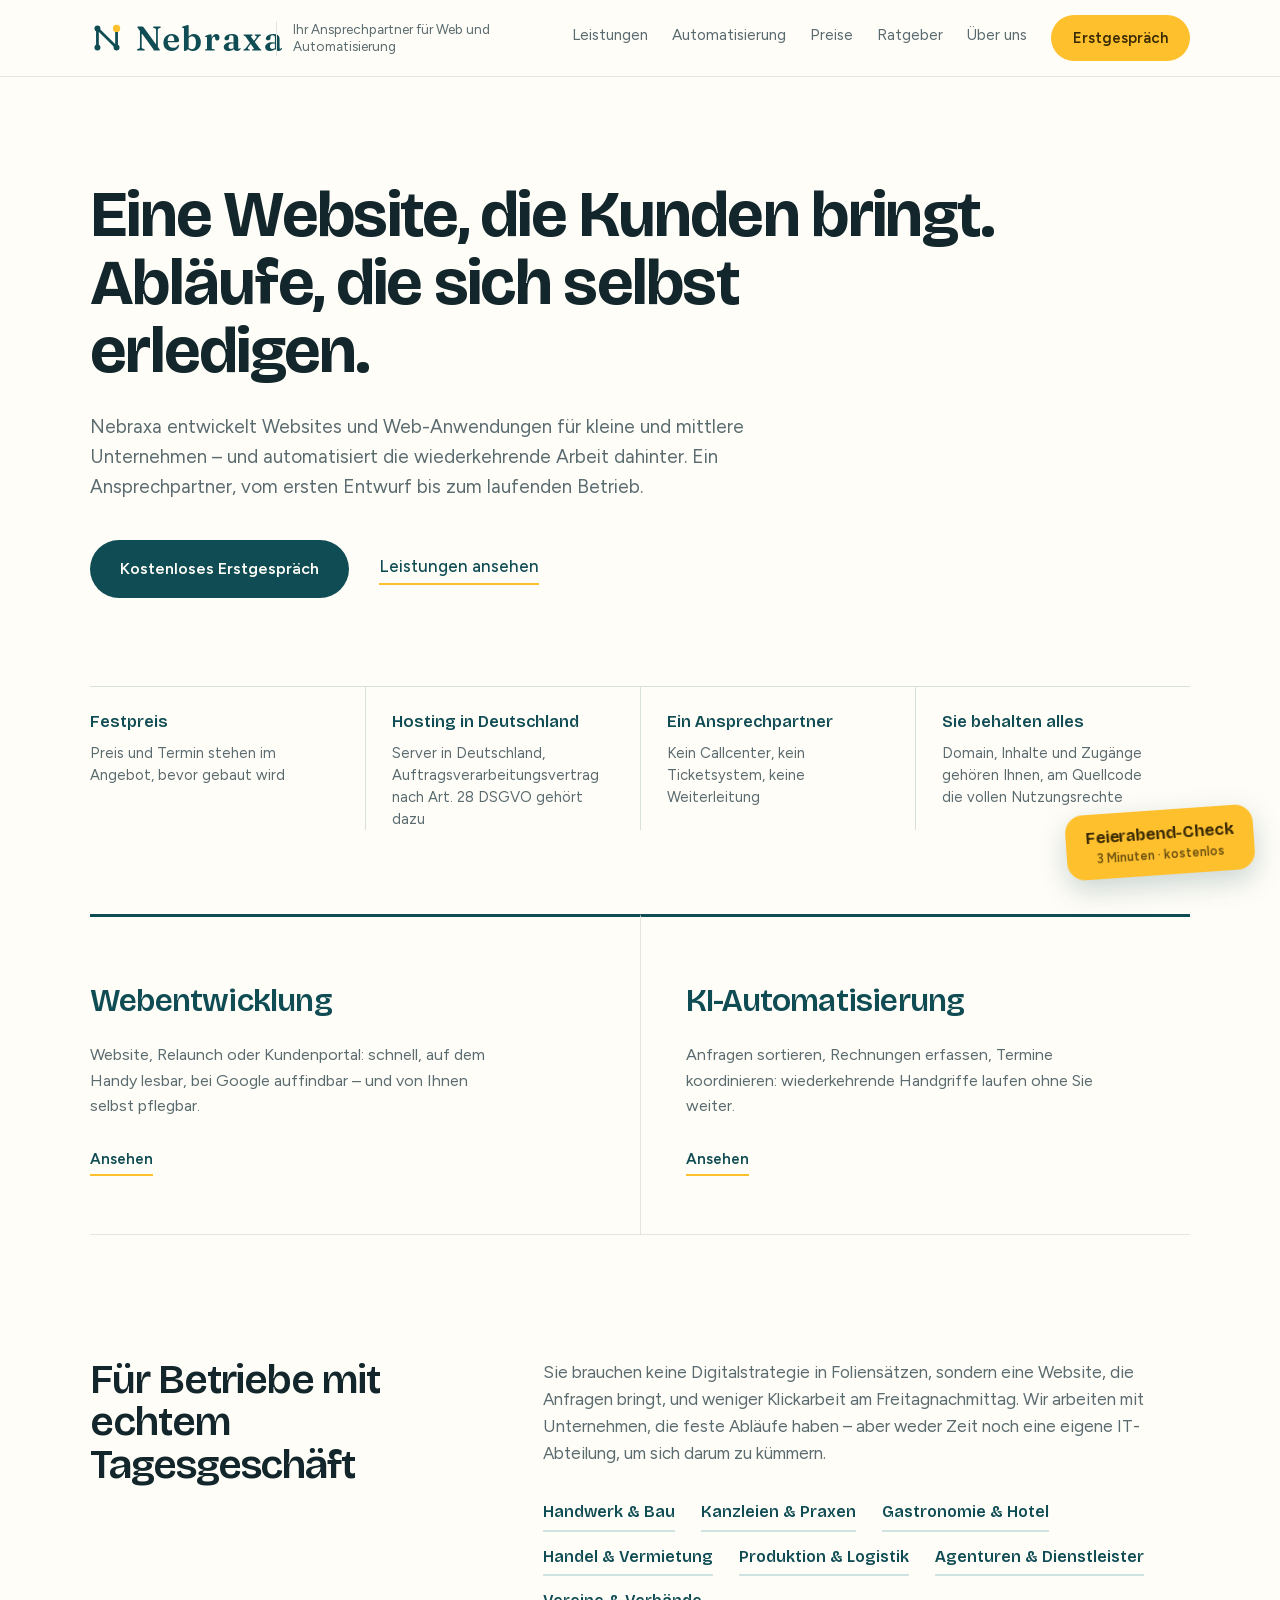
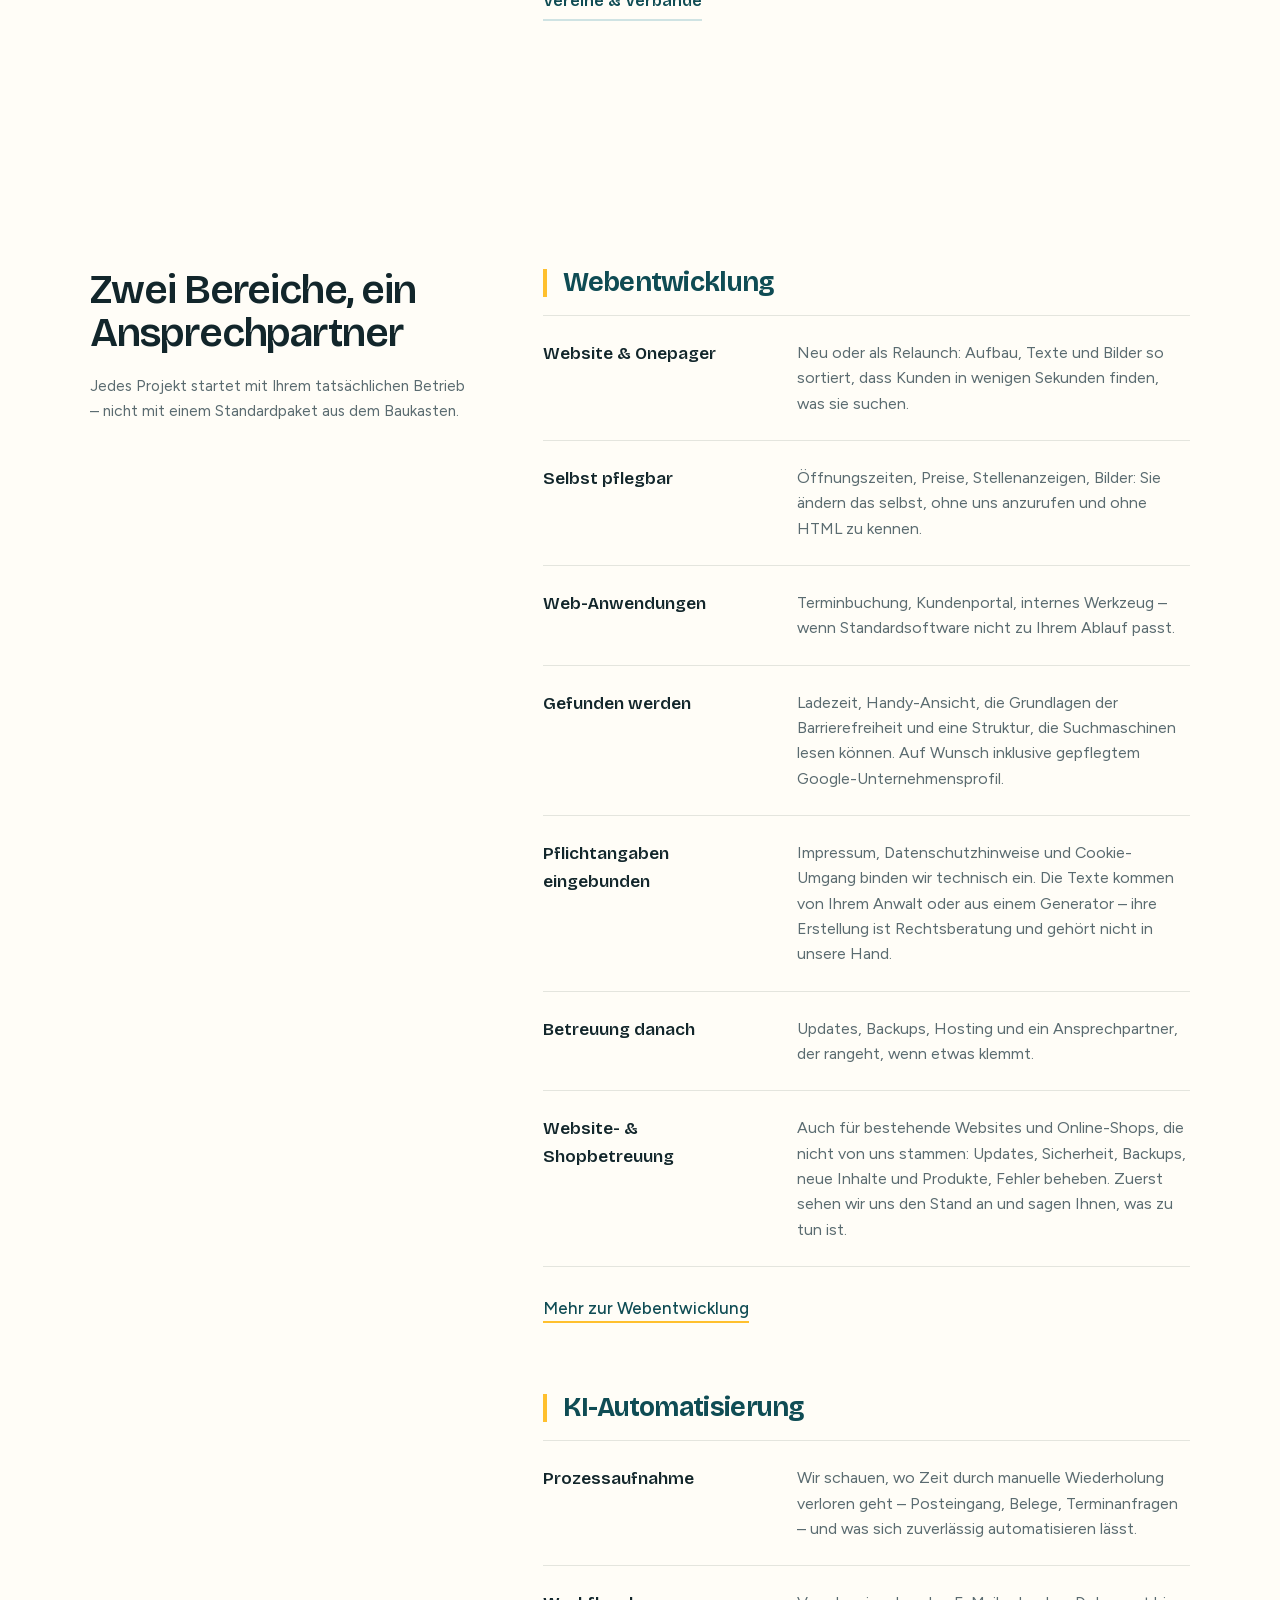
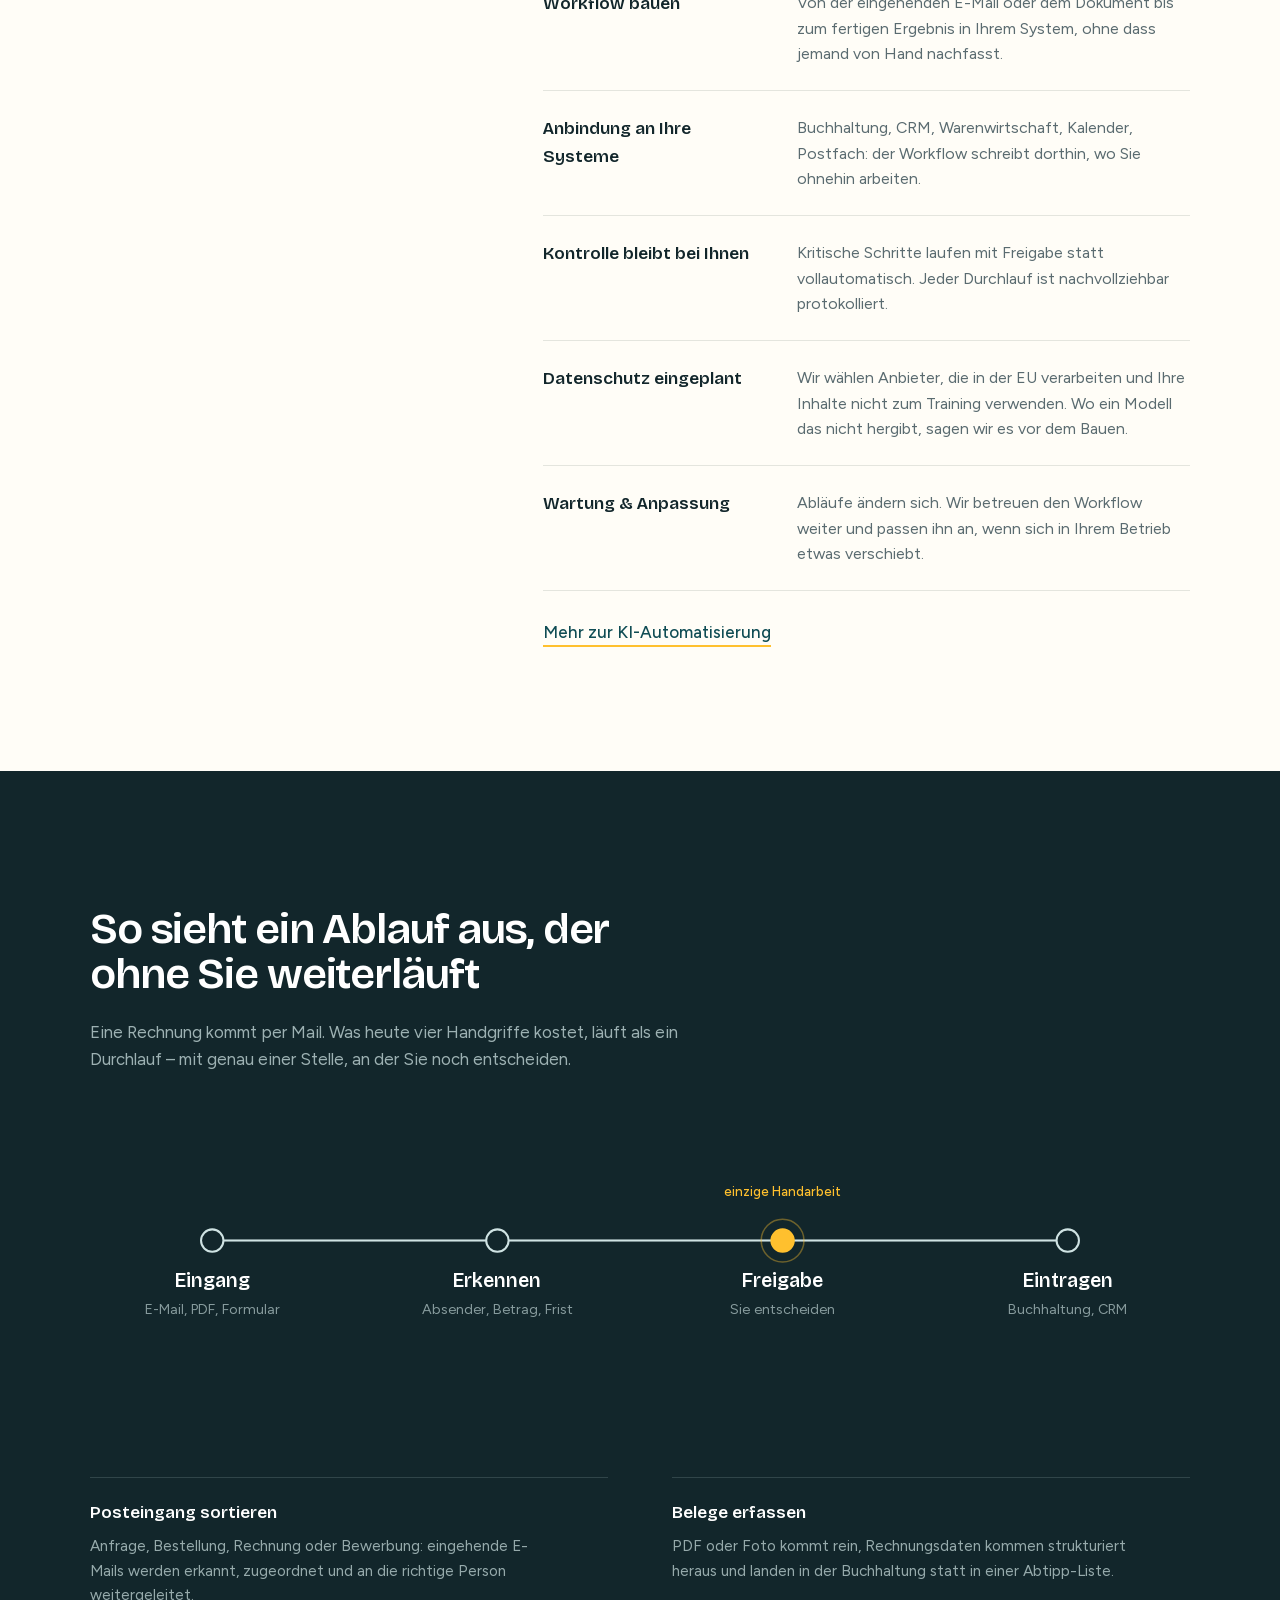
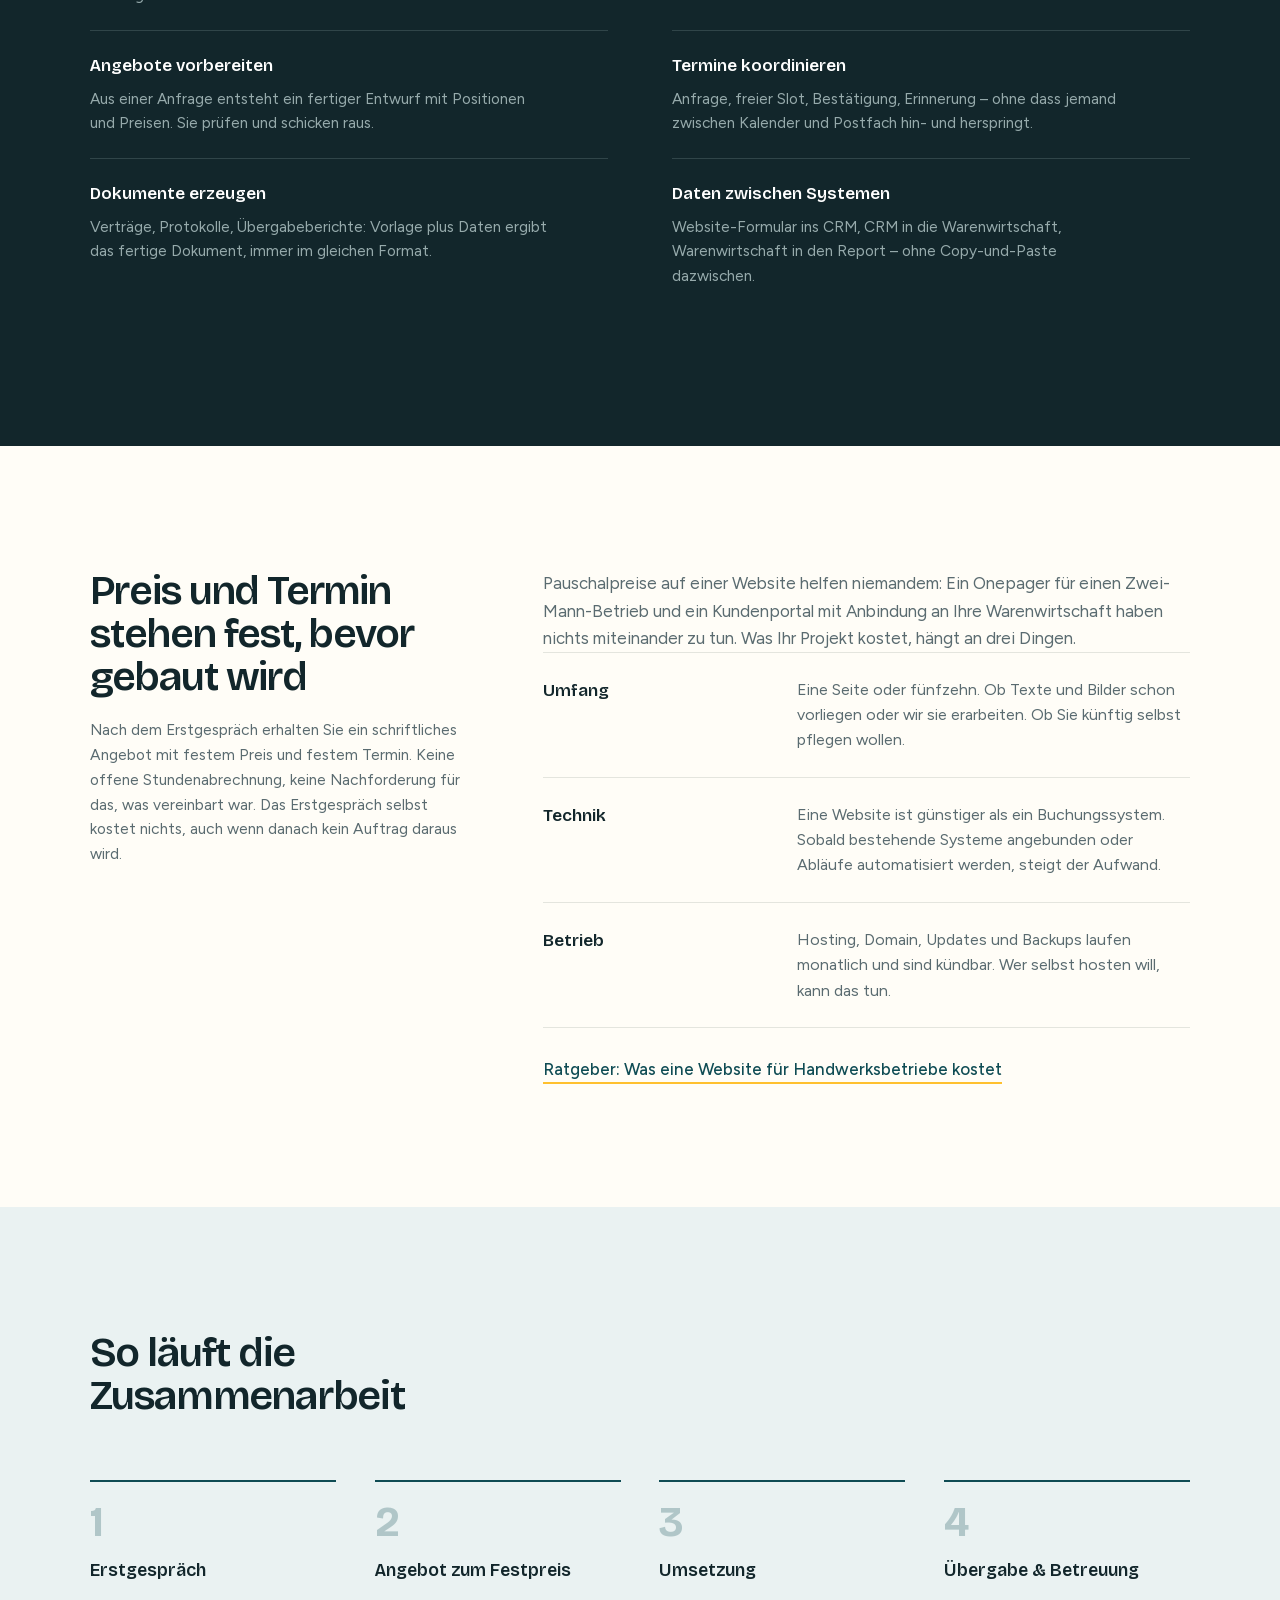
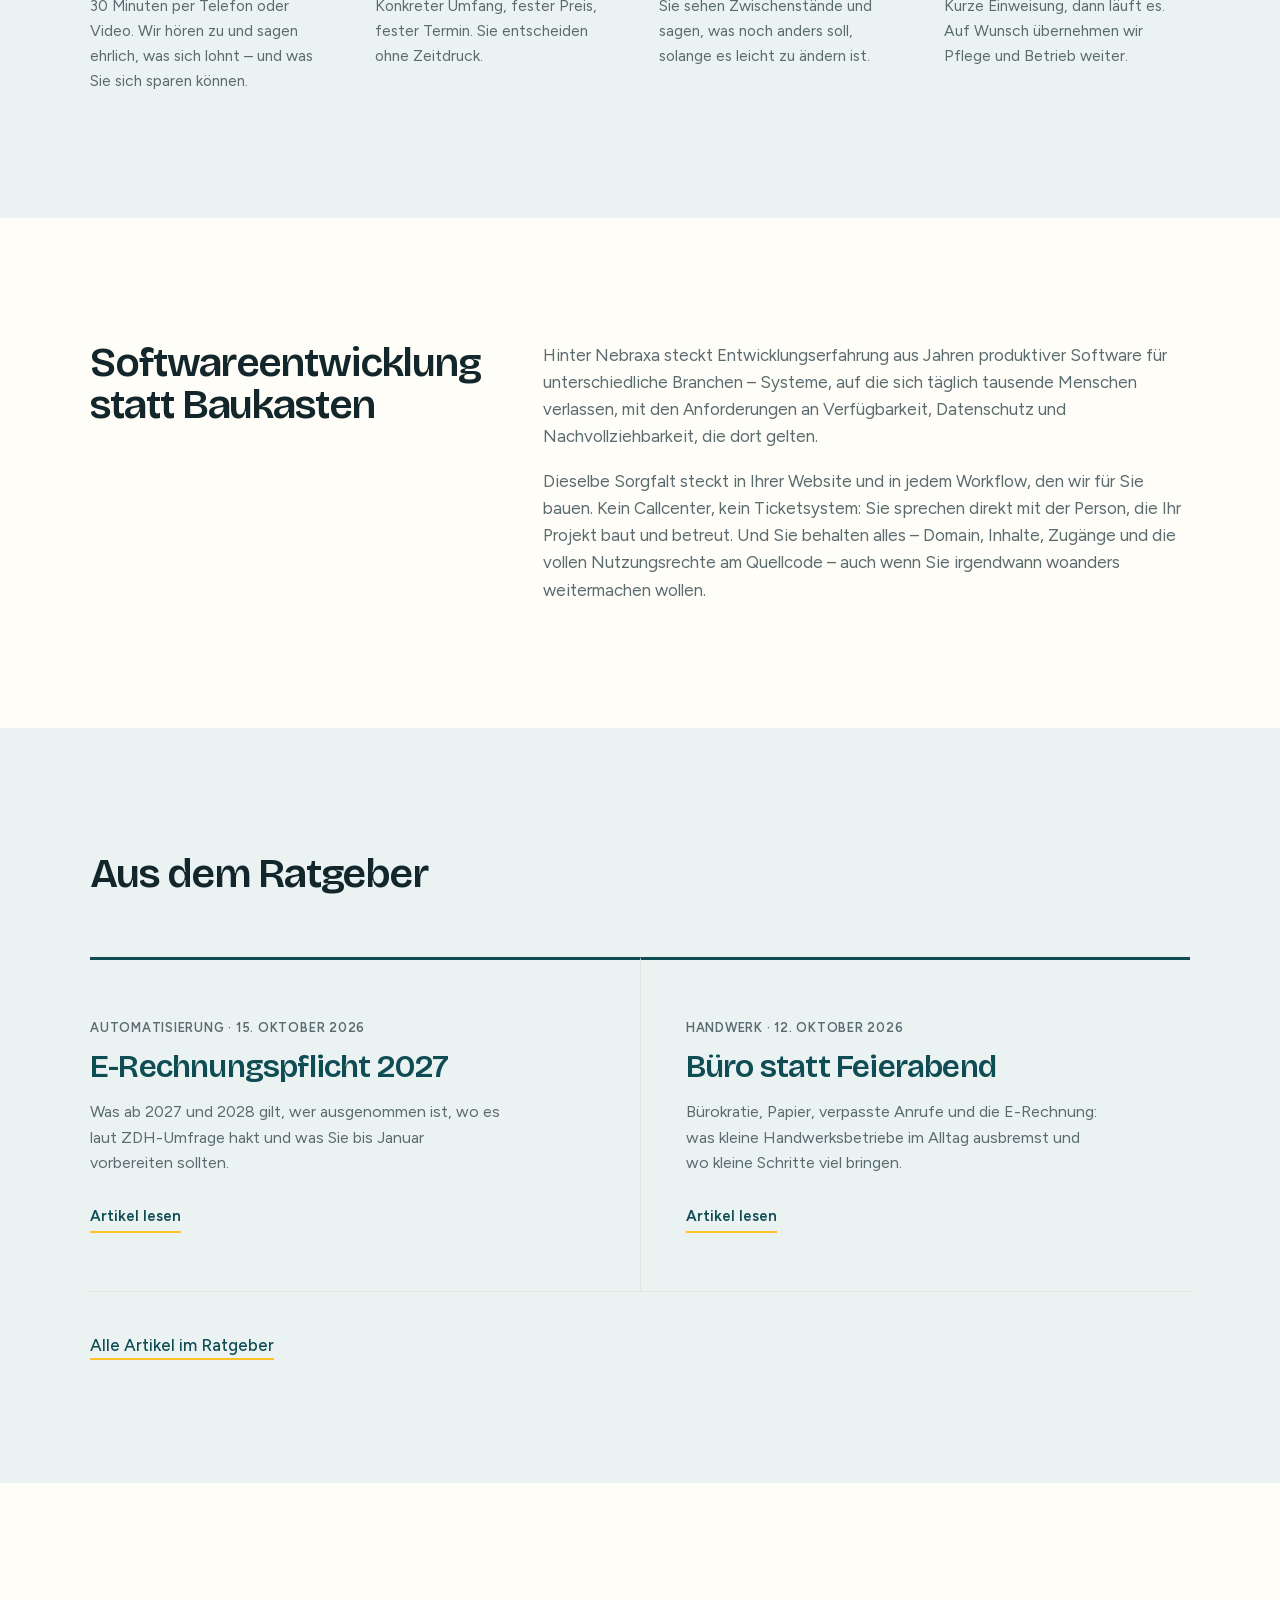
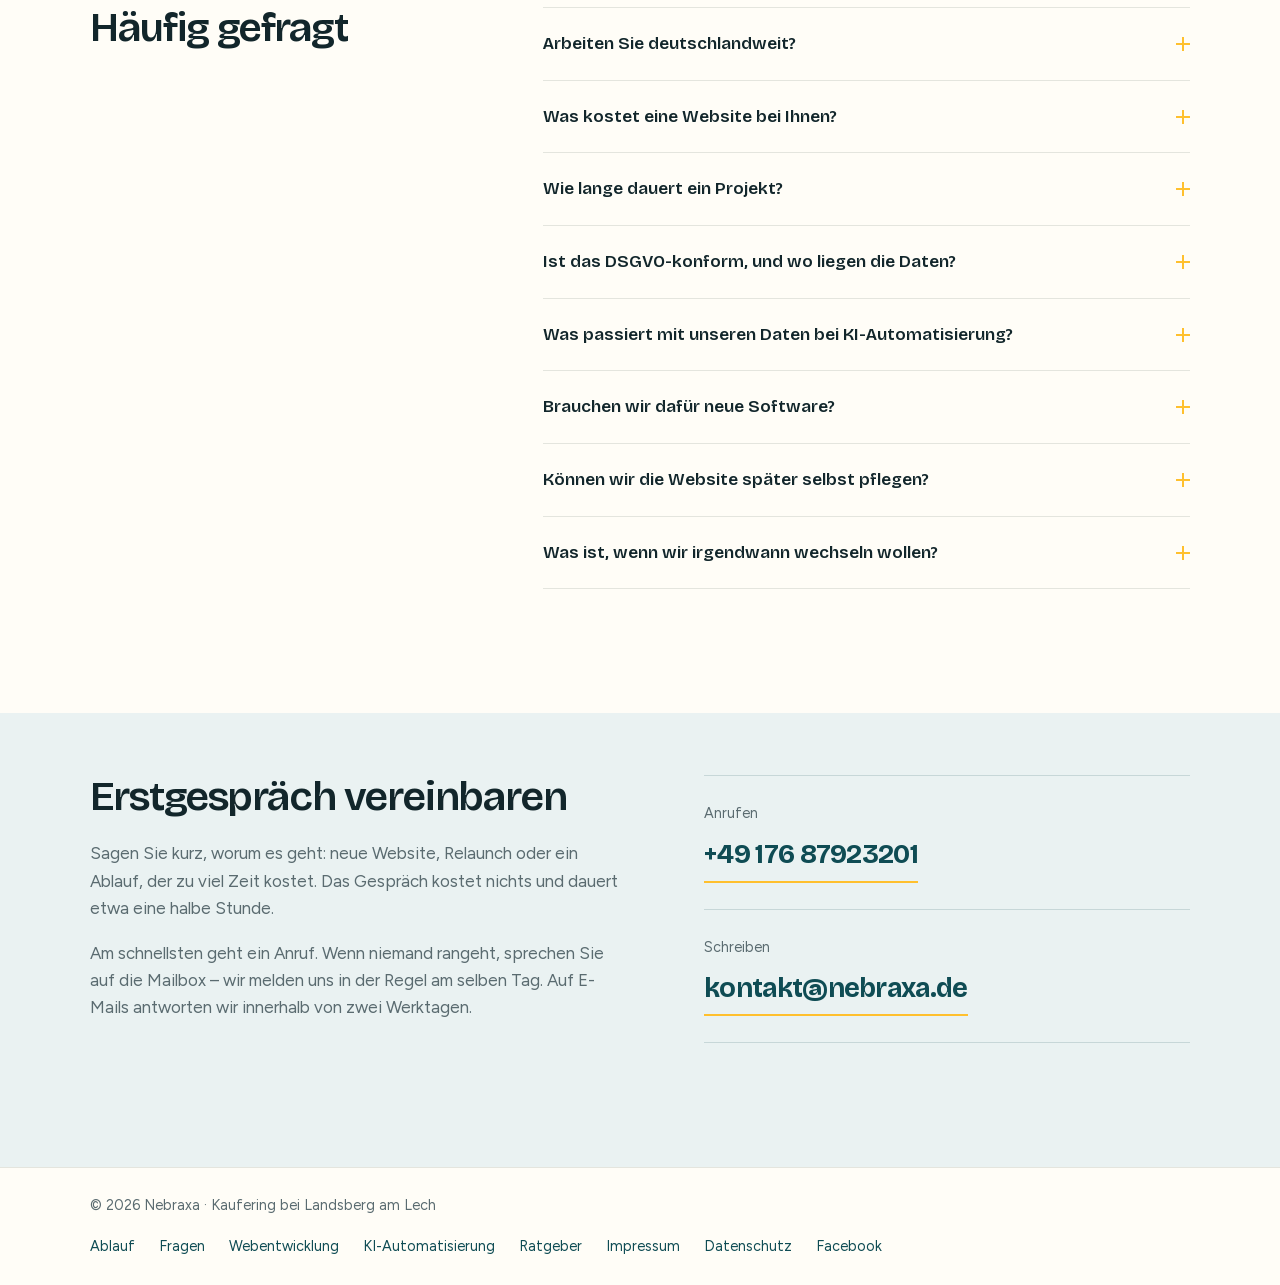
==== commit f3502f39: "UPDATE homepage guide teaser with e-invoicing article" ====
--- a/index.html
+++ b/index.html
@@ -434,16 +434,16 @@
   <div class="shell">
     <h2 class="wide-head">Aus dem Ratgeber</h2>
     <div class="doors">
+      <a href="e-rechnung-pflicht-2027.html" class="door">
+        <span class="door-meta">Automatisierung · 15. Oktober 2026</span>
+        <h3 class="door-name">E-Rechnungspflicht 2027</h3>
+        <span class="door-text">Was ab 2027 und 2028 gilt, wer ausgenommen ist, wo es laut ZDH-Umfrage hakt und was Sie bis Januar vorbereiten sollten.</span>
+        <span class="door-go">Artikel lesen</span>
+      </a>
       <a href="handwerk-buero-feierabend.html" class="door">
         <span class="door-meta">Handwerk · 12. Oktober 2026</span>
         <h3 class="door-name">Büro statt Feierabend</h3>
         <span class="door-text">Bürokratie, Papier, verpasste Anrufe und die E-Rechnung: was kleine Handwerksbetriebe im Alltag ausbremst und wo kleine Schritte viel bringen.</span>
-        <span class="door-go">Artikel lesen</span>
-      </a>
-      <a href="website-kosten-handwerk.html" class="door">
-        <span class="door-meta">Webentwicklung · 3. Oktober 2026</span>
-        <h3 class="door-name">Was kostet eine Website für Handwerksbetriebe?</h3>
-        <span class="door-text">Was eine Handwerker-Website braucht, woraus sich der Preis zusammensetzt, welche laufenden Kosten anfallen und welche Fragen Sie vorher stellen sollten.</span>
         <span class="door-go">Artikel lesen</span>
       </a>
     </div>
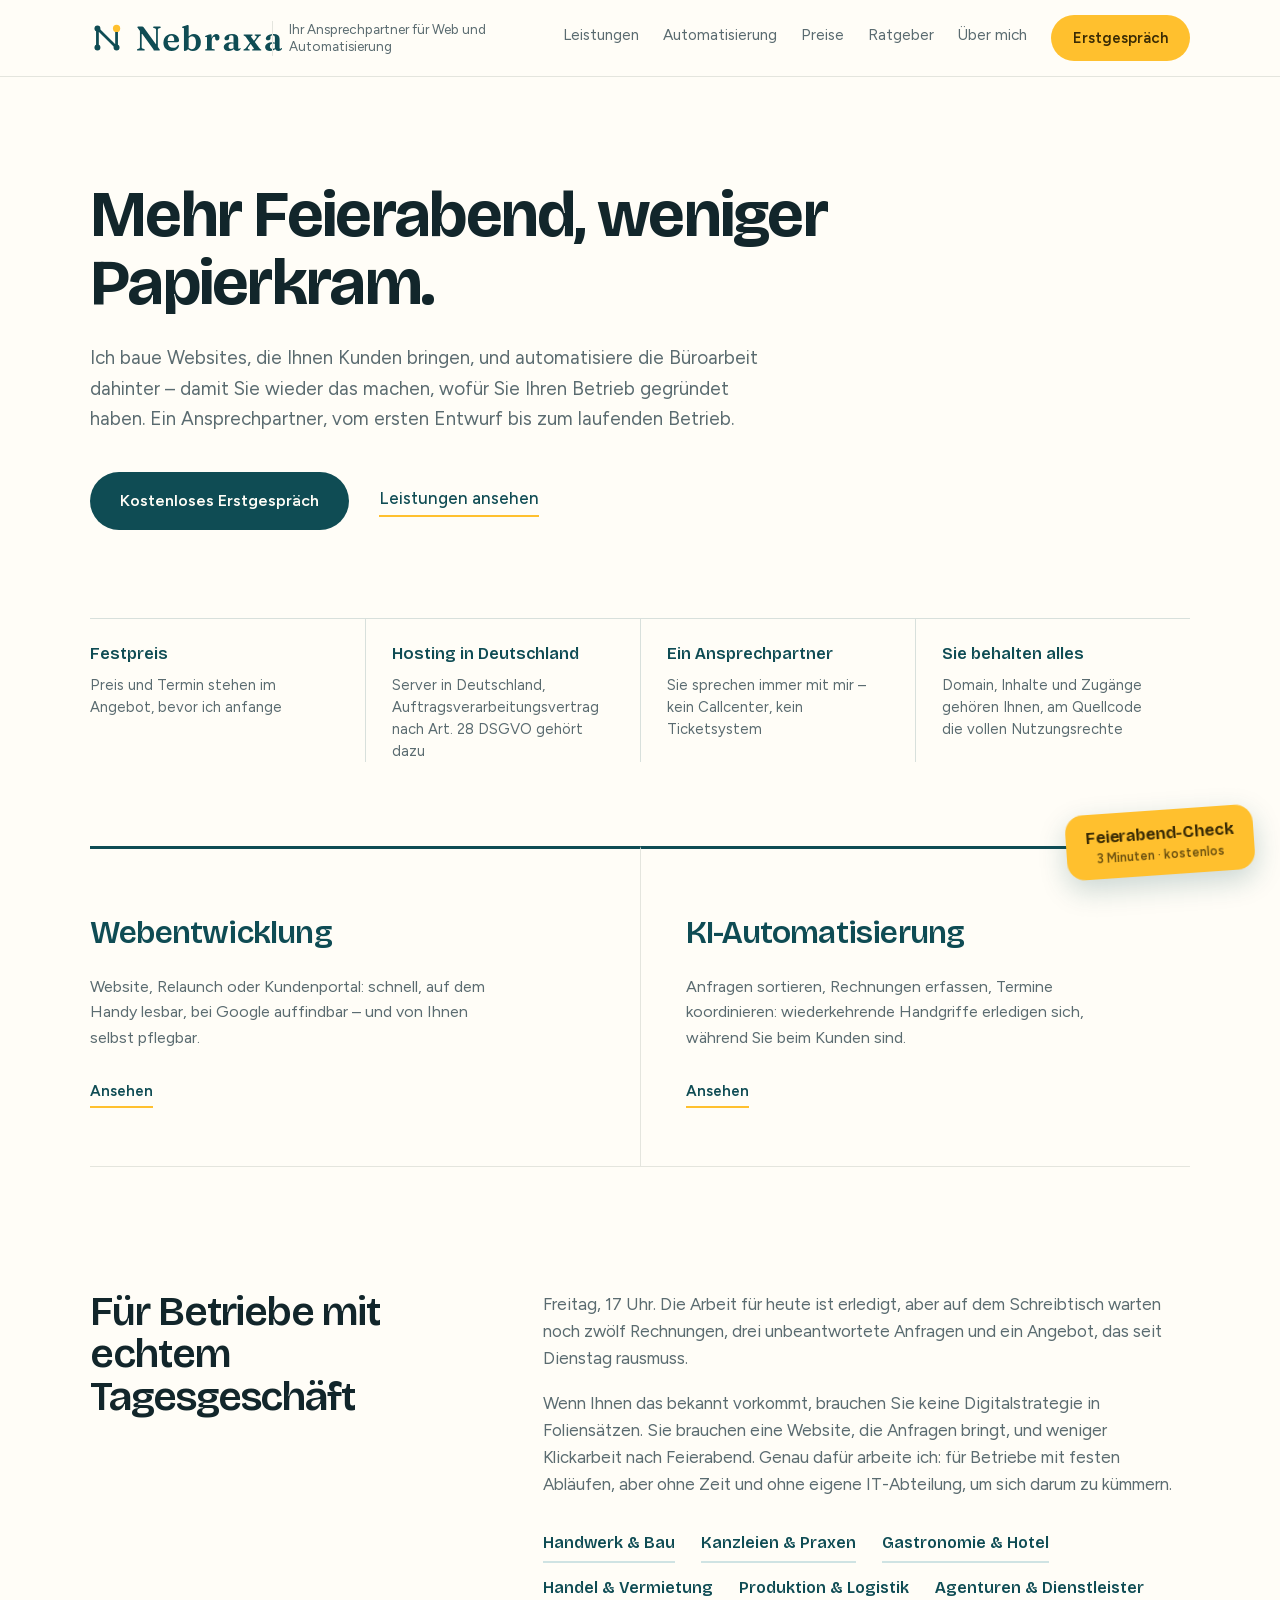
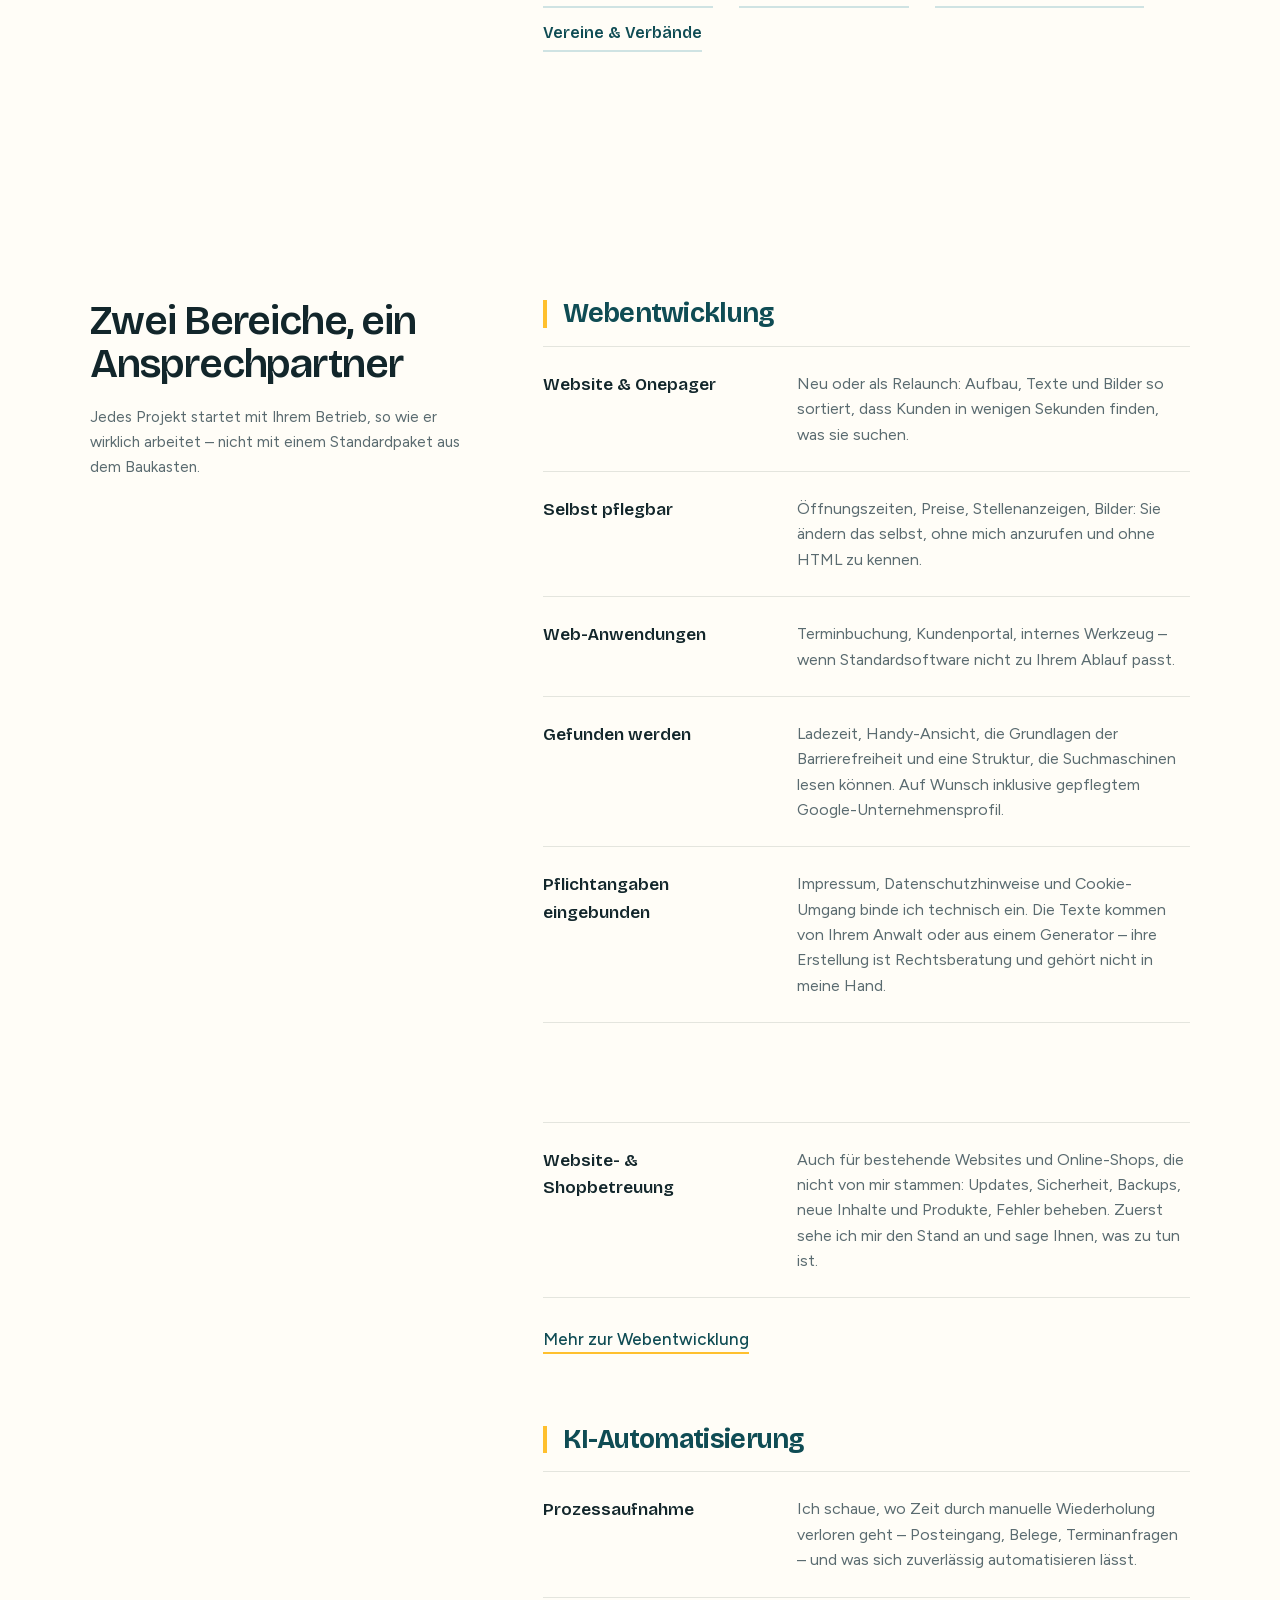
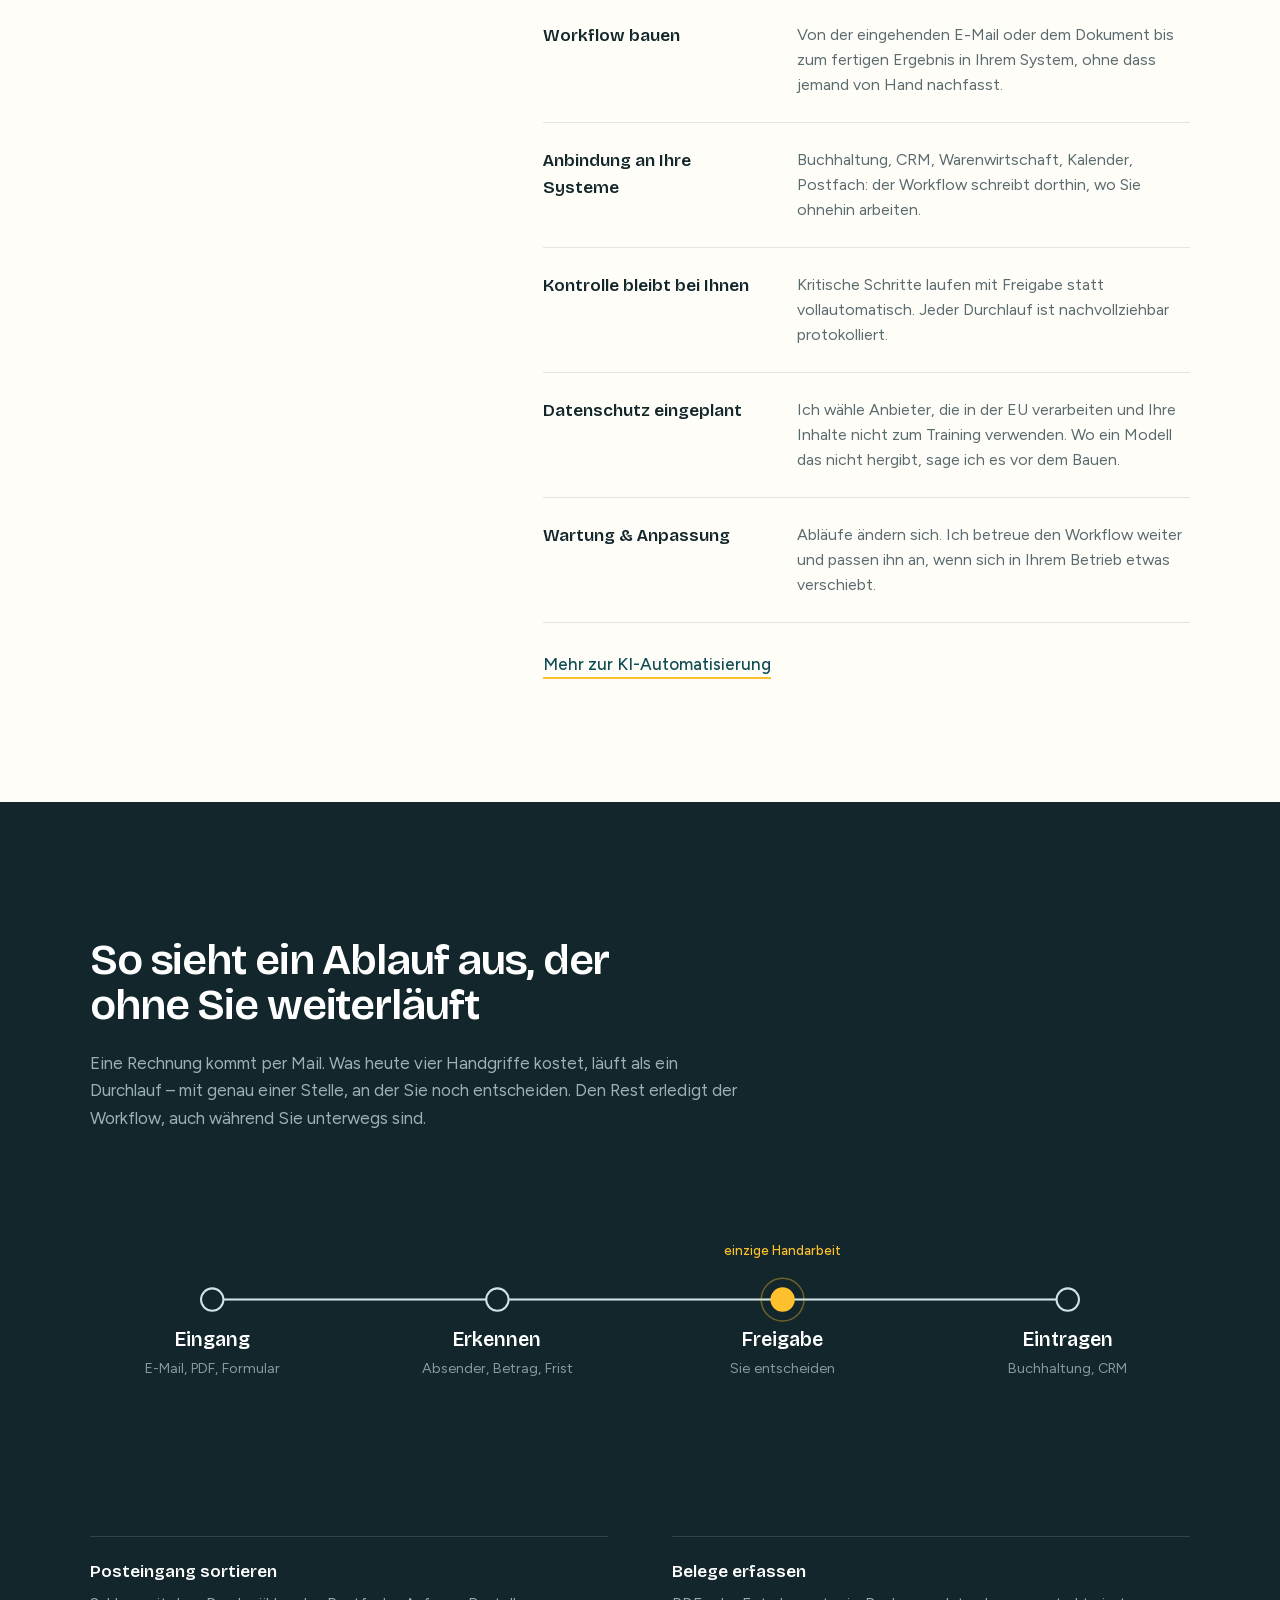
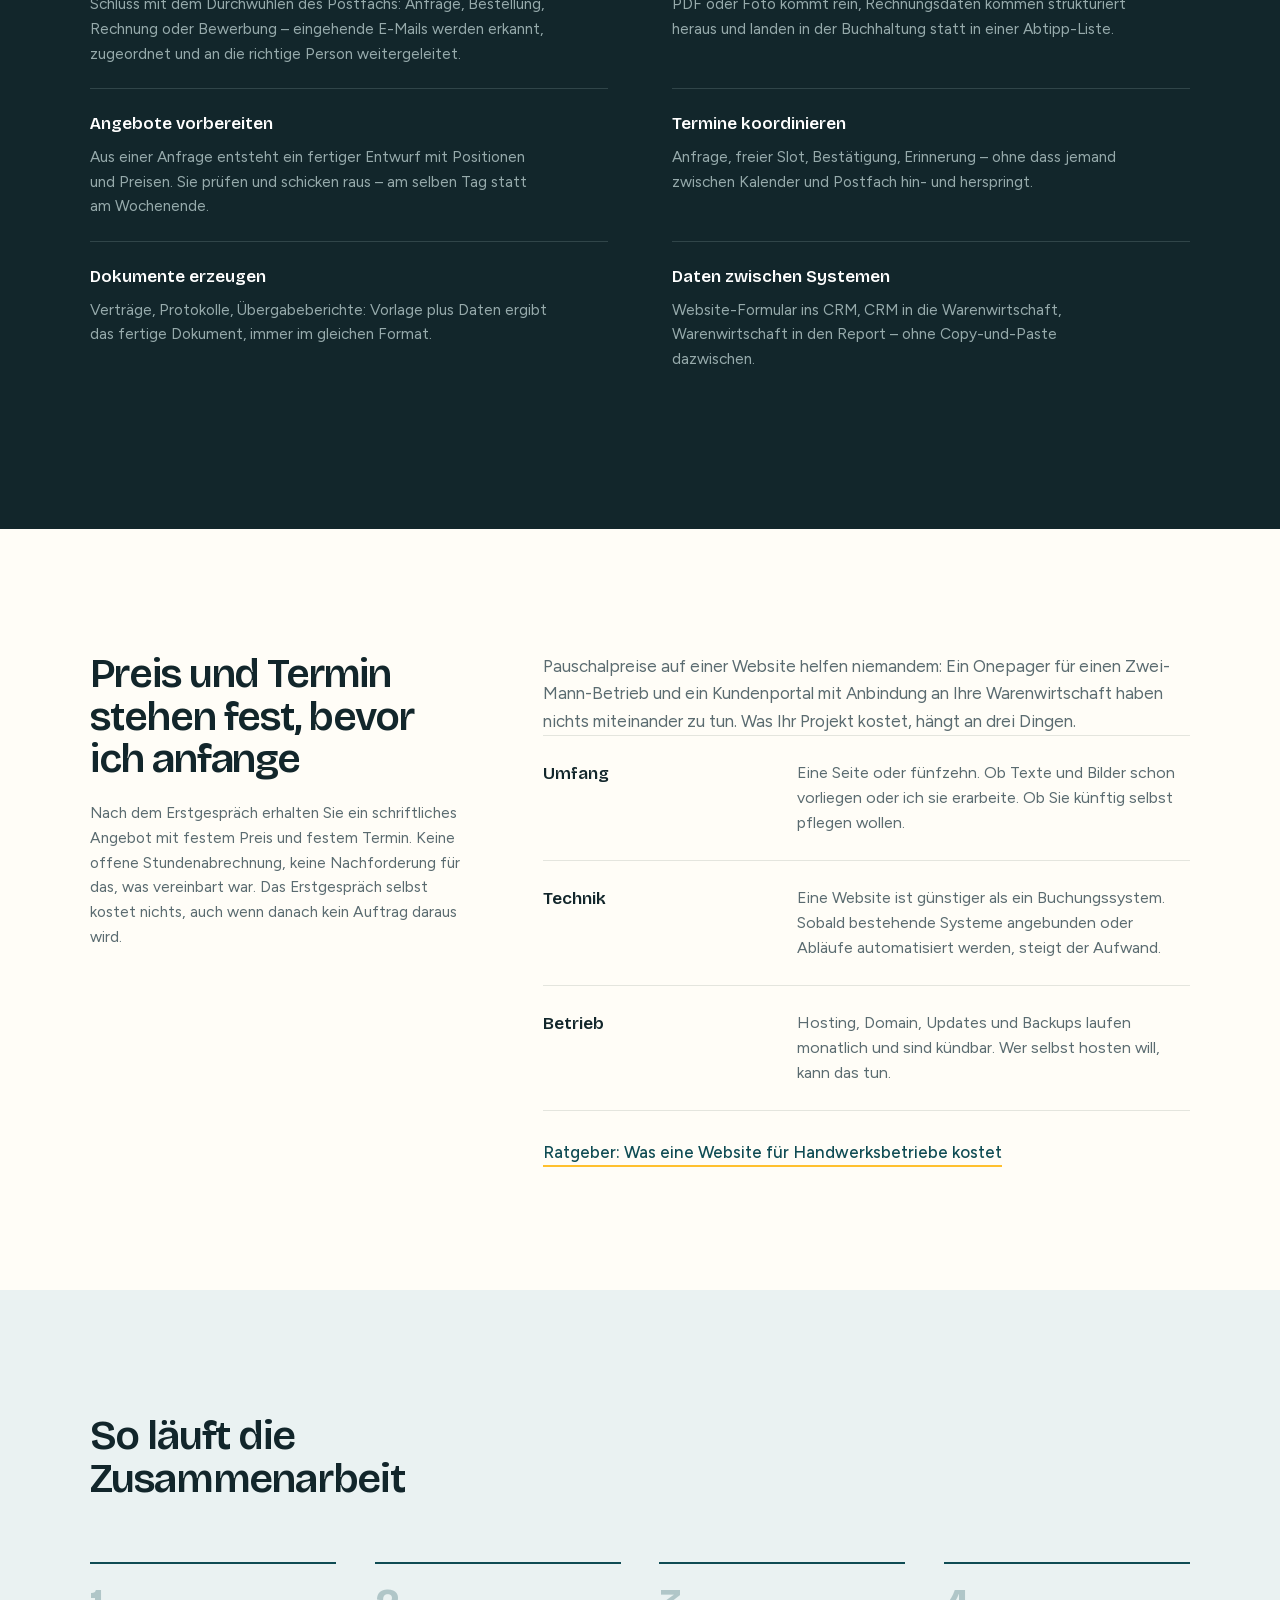
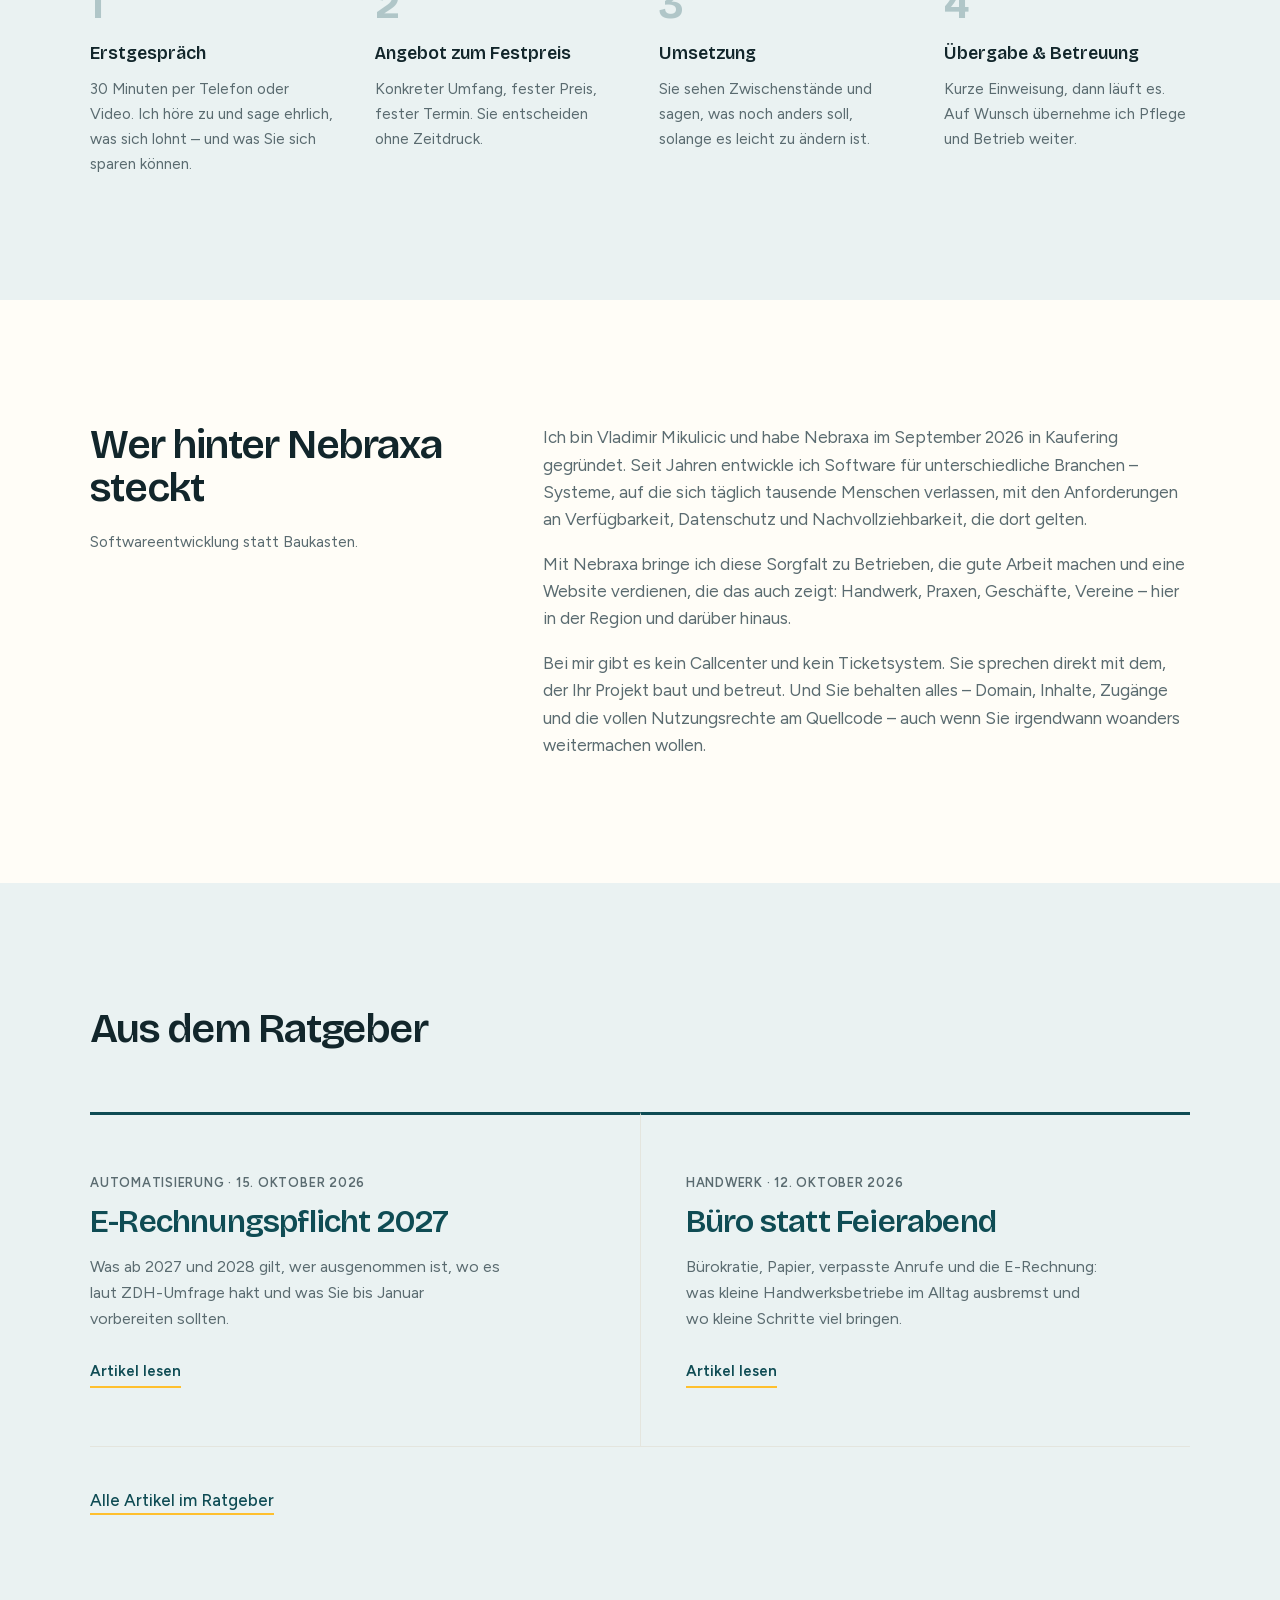
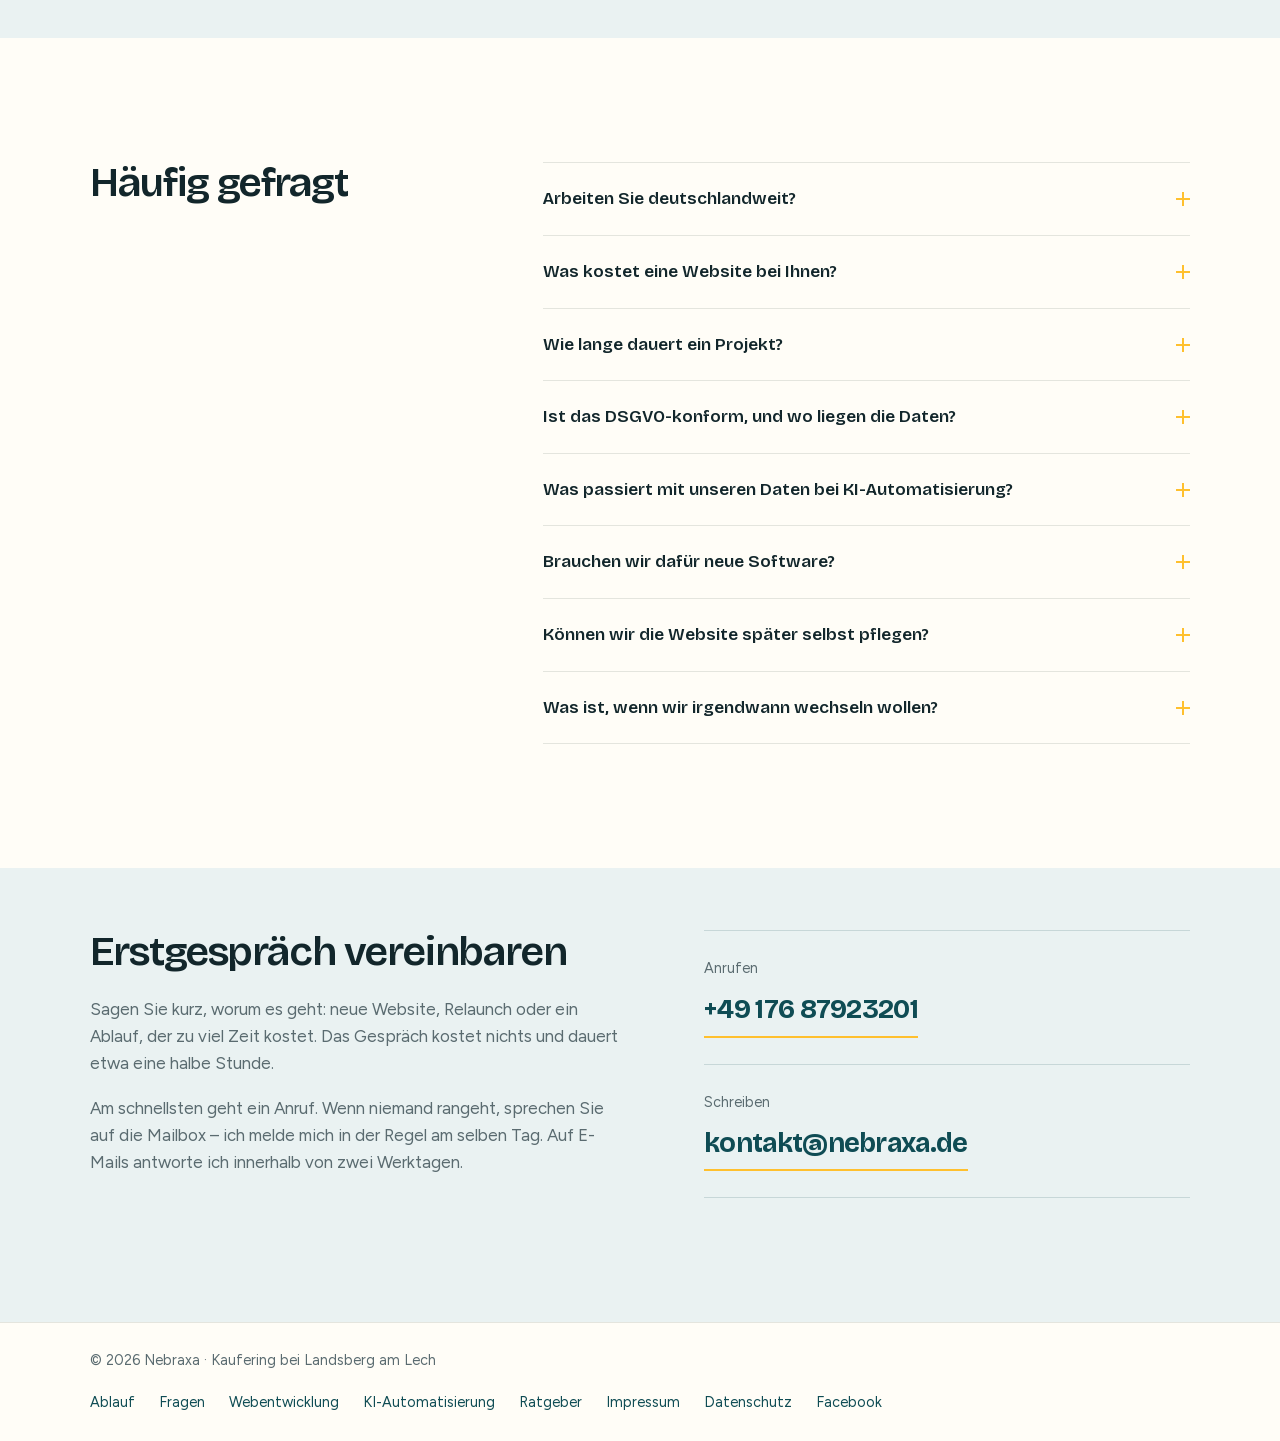
==== commit 92d52d94: "UPDATE site texts to first person with more personal homepage copy" ====
--- a/index.html
+++ b/index.html
@@ -144,7 +144,7 @@
       <a href="#automatisierung">Automatisierung</a>
       <a href="#preise">Preise</a>
       <a href="ratgeber.html">Ratgeber</a>
-      <a href="#warum">Über uns</a>
+      <a href="#warum">Über mich</a>
     </nav>
     <a href="#kontakt" class="act">Erstgespräch</a>
     <details class="menu">
@@ -159,7 +159,7 @@
         <a href="#preise">Preise</a>
         <a href="#ablauf">Ablauf</a>
         <a href="ratgeber.html">Ratgeber</a>
-        <a href="#warum">Über uns</a>
+        <a href="#warum">Über mich</a>
         <a href="#fragen">Fragen</a>
       </nav>
     </details>
@@ -170,8 +170,8 @@
 
 <section class="opening">
   <div class="shell">
-    <h1>Eine Website, die Kunden bringt. Abläufe, die sich selbst erledigen.</h1>
-    <p class="opening-lead">Nebraxa entwickelt Websites und Web-Anwendungen für kleine und mittlere Unternehmen – und automatisiert die wiederkehrende Arbeit dahinter. Ein Ansprechpartner, vom ersten Entwurf bis zum laufenden Betrieb.</p>
+    <h1>Mehr Feierabend, weniger Papierkram.</h1>
+    <p class="opening-lead">Ich baue Websites, die Ihnen Kunden bringen, und automatisiere die Büroarbeit dahinter – damit Sie wieder das machen, wofür Sie Ihren Betrieb gegründet haben. Ein Ansprechpartner, vom ersten Entwurf bis zum laufenden Betrieb.</p>
     <div class="opening-act">
       <a href="#kontakt" class="btn">Kostenloses Erstgespräch</a>
       <a href="#leistungen" class="lnk">Leistungen ansehen</a>
@@ -179,9 +179,9 @@
   </div>
   <div class="shell">
     <ul class="proof">
-      <li><b>Festpreis</b><span>Preis und Termin stehen im Angebot, bevor gebaut wird</span></li>
+      <li><b>Festpreis</b><span>Preis und Termin stehen im Angebot, bevor ich anfange</span></li>
       <li><b>Hosting in Deutschland</b><span>Server in Deutschland, Auftragsverarbeitungsvertrag nach Art. 28 DSGVO gehört dazu</span></li>
-      <li><b>Ein Ansprechpartner</b><span>Kein Callcenter, kein Ticketsystem, keine Weiterleitung</span></li>
+      <li><b>Ein Ansprechpartner</b><span>Sie sprechen immer mit mir – kein Callcenter, kein Ticketsystem</span></li>
       <li><b>Sie behalten alles</b><span>Domain, Inhalte und Zugänge gehören Ihnen, am Quellcode die vollen Nutzungsrechte</span></li>
     </ul>
   </div>
@@ -196,7 +196,7 @@
     </a>
     <a href="#automatisierung" class="door">
       <span class="door-name">KI-Automatisierung</span>
-      <span class="door-text">Anfragen sortieren, Rechnungen erfassen, Termine koordinieren: wiederkehrende Handgriffe laufen ohne Sie weiter.</span>
+      <span class="door-text">Anfragen sortieren, Rechnungen erfassen, Termine koordinieren: wiederkehrende Handgriffe erledigen sich, während Sie beim Kunden sind.</span>
       <span class="door-go">Ansehen</span>
     </a>
   </div>
@@ -208,7 +208,8 @@
       <h2>Für Betriebe mit echtem Tagesgeschäft</h2>
     </div>
     <div class="rail-body">
-      <p class="lead">Sie brauchen keine Digitalstrategie in Foliensätzen, sondern eine Website, die Anfragen bringt, und weniger Klickarbeit am Freitagnachmittag. Wir arbeiten mit Unternehmen, die feste Abläufe haben – aber weder Zeit noch eine eigene IT-Abteilung, um sich darum zu kümmern.</p>
+      <p class="lead">Freitag, 17 Uhr. Die Arbeit für heute ist erledigt, aber auf dem Schreibtisch warten noch zwölf Rechnungen, drei unbeantwortete Anfragen und ein Angebot, das seit Dienstag rausmuss.</p>
+      <p class="lead">Wenn Ihnen das bekannt vorkommt, brauchen Sie keine Digitalstrategie in Foliensätzen. Sie brauchen eine Website, die Anfragen bringt, und weniger Klickarbeit nach Feierabend. Genau dafür arbeite ich: für Betriebe mit festen Abläufen, aber ohne Zeit und ohne eigene IT-Abteilung, um sich darum zu kümmern.</p>
       <ul class="tags">
         <li>Handwerk &amp; Bau</li>
         <li>Kanzleien &amp; Praxen</li>
@@ -226,7 +227,7 @@
   <div class="shell rail">
     <div class="rail-head">
       <h2>Zwei Bereiche, ein Ansprechpartner</h2>
-      <p class="rail-note">Jedes Projekt startet mit Ihrem tatsächlichen Betrieb – nicht mit einem Standardpaket aus dem Baukasten.</p>
+      <p class="rail-note">Jedes Projekt startet mit Ihrem Betrieb, so wie er wirklich arbeitet – nicht mit einem Standardpaket aus dem Baukasten.</p>
     </div>
     <div class="rail-body">
 
@@ -238,7 +239,7 @@
         </div>
         <div class="row">
           <dt>Selbst pflegbar</dt>
-          <dd>Öffnungszeiten, Preise, Stellenanzeigen, Bilder: Sie ändern das selbst, ohne uns anzurufen und ohne HTML zu kennen.</dd>
+          <dd>Öffnungszeiten, Preise, Stellenanzeigen, Bilder: Sie ändern das selbst, ohne mich anzurufen und ohne HTML zu kennen.</dd>
         </div>
         <div class="row">
           <dt>Web-Anwendungen</dt>
@@ -250,15 +251,15 @@
         </div>
         <div class="row">
           <dt>Pflichtangaben eingebunden</dt>
-          <dd>Impressum, Datenschutzhinweise und Cookie-Umgang binden wir technisch ein. Die Texte kommen von Ihrem Anwalt oder aus einem Generator – ihre Erstellung ist Rechtsberatung und gehört nicht in unsere Hand.</dd>
+          <dd>Impressum, Datenschutzhinweise und Cookie-Umgang binde ich technisch ein. Die Texte kommen von Ihrem Anwalt oder aus einem Generator – ihre Erstellung ist Rechtsberatung und gehört nicht in meine Hand.</dd>
         </div>
         <div class="row">
           <dt>Betreuung danach</dt>
-          <dd>Updates, Backups, Hosting und ein Ansprechpartner, der rangeht, wenn etwas klemmt.</dd>
+          <dd>Updates, Backups, Hosting – und jemand, der rangeht, wenn etwas klemmt: ich.</dd>
         </div>
         <div class="row">
           <dt>Website- &amp; Shopbetreuung</dt>
-          <dd>Auch für bestehende Websites und Online-Shops, die nicht von uns stammen: Updates, Sicherheit, Backups, neue Inhalte und Produkte, Fehler beheben. Zuerst sehen wir uns den Stand an und sagen Ihnen, was zu tun ist.</dd>
+          <dd>Auch für bestehende Websites und Online-Shops, die nicht von mir stammen: Updates, Sicherheit, Backups, neue Inhalte und Produkte, Fehler beheben. Zuerst sehe ich mir den Stand an und sage Ihnen, was zu tun ist.</dd>
         </div>
       </dl>
       <p><a href="webentwicklung.html" class="lnk">Mehr zur Webentwicklung</a></p>
@@ -267,7 +268,7 @@
       <dl class="rows">
         <div class="row">
           <dt>Prozessaufnahme</dt>
-          <dd>Wir schauen, wo Zeit durch manuelle Wiederholung verloren geht – Posteingang, Belege, Terminanfragen – und was sich zuverlässig automatisieren lässt.</dd>
+          <dd>Ich schaue, wo Zeit durch manuelle Wiederholung verloren geht – Posteingang, Belege, Terminanfragen – und was sich zuverlässig automatisieren lässt.</dd>
         </div>
         <div class="row">
           <dt>Workflow bauen</dt>
@@ -283,11 +284,11 @@
         </div>
         <div class="row">
           <dt>Datenschutz eingeplant</dt>
-          <dd>Wir wählen Anbieter, die in der EU verarbeiten und Ihre Inhalte nicht zum Training verwenden. Wo ein Modell das nicht hergibt, sagen wir es vor dem Bauen.</dd>
+          <dd>Ich wähle Anbieter, die in der EU verarbeiten und Ihre Inhalte nicht zum Training verwenden. Wo ein Modell das nicht hergibt, sage ich es vor dem Bauen.</dd>
         </div>
         <div class="row">
           <dt>Wartung &amp; Anpassung</dt>
-          <dd>Abläufe ändern sich. Wir betreuen den Workflow weiter und passen ihn an, wenn sich in Ihrem Betrieb etwas verschiebt.</dd>
+          <dd>Abläufe ändern sich. Ich betreue den Workflow weiter und passen ihn an, wenn sich in Ihrem Betrieb etwas verschiebt.</dd>
         </div>
       </dl>
       <p><a href="ki-automatisierung.html" class="lnk">Mehr zur KI-Automatisierung</a></p>
@@ -299,7 +300,7 @@
 <section class="dark" id="automatisierung">
   <div class="shell">
     <h2 class="dark-head">So sieht ein Ablauf aus, der ohne Sie weiterläuft</h2>
-    <p class="dark-lead">Eine Rechnung kommt per Mail. Was heute vier Handgriffe kostet, läuft als ein Durchlauf – mit genau einer Stelle, an der Sie noch entscheiden.</p>
+    <p class="dark-lead">Eine Rechnung kommt per Mail. Was heute vier Handgriffe kostet, läuft als ein Durchlauf – mit genau einer Stelle, an der Sie noch entscheiden. Den Rest erledigt der Workflow, auch während Sie unterwegs sind.</p>
 
     <figure class="flow">
       <svg viewBox="0 0 1080 230" role="img" aria-labelledby="flow-title flow-desc">
@@ -337,7 +338,7 @@
     <dl class="dark-rows">
       <div class="row">
         <dt>Posteingang sortieren</dt>
-        <dd>Anfrage, Bestellung, Rechnung oder Bewerbung: eingehende E-Mails werden erkannt, zugeordnet und an die richtige Person weitergeleitet.</dd>
+        <dd>Schluss mit dem Durchwühlen des Postfachs: Anfrage, Bestellung, Rechnung oder Bewerbung – eingehende E-Mails werden erkannt, zugeordnet und an die richtige Person weitergeleitet.</dd>
       </div>
       <div class="row">
         <dt>Belege erfassen</dt>
@@ -345,7 +346,7 @@
       </div>
       <div class="row">
         <dt>Angebote vorbereiten</dt>
-        <dd>Aus einer Anfrage entsteht ein fertiger Entwurf mit Positionen und Preisen. Sie prüfen und schicken raus.</dd>
+        <dd>Aus einer Anfrage entsteht ein fertiger Entwurf mit Positionen und Preisen. Sie prüfen und schicken raus – am selben Tag statt am Wochenende.</dd>
       </div>
       <div class="row">
         <dt>Termine koordinieren</dt>
@@ -366,7 +367,7 @@
 <section class="block" id="preise">
   <div class="shell rail">
     <div class="rail-head">
-      <h2>Preis und Termin stehen fest, bevor gebaut wird</h2>
+      <h2>Preis und Termin stehen fest, bevor ich anfange</h2>
       <p class="rail-note">Nach dem Erstgespräch erhalten Sie ein schriftliches Angebot mit festem Preis und festem Termin. Keine offene Stundenabrechnung, keine Nachforderung für das, was vereinbart war. Das Erstgespräch selbst kostet nichts, auch wenn danach kein Auftrag daraus wird.</p>
     </div>
     <div class="rail-body">
@@ -374,7 +375,7 @@
       <dl class="rows">
         <div class="row">
           <dt>Umfang</dt>
-          <dd>Eine Seite oder fünfzehn. Ob Texte und Bilder schon vorliegen oder wir sie erarbeiten. Ob Sie künftig selbst pflegen wollen.</dd>
+          <dd>Eine Seite oder fünfzehn. Ob Texte und Bilder schon vorliegen oder ich sie erarbeite. Ob Sie künftig selbst pflegen wollen.</dd>
         </div>
         <div class="row">
           <dt>Technik</dt>
@@ -397,7 +398,7 @@
       <li>
         <span class="step-no">1</span>
         <span class="step-name">Erstgespräch</span>
-        <span class="step-text">30 Minuten per Telefon oder Video. Wir hören zu und sagen ehrlich, was sich lohnt – und was Sie sich sparen können.</span>
+        <span class="step-text">30 Minuten per Telefon oder Video. Ich höre zu und sage ehrlich, was sich lohnt – und was Sie sich sparen können.</span>
       </li>
       <li>
         <span class="step-no">2</span>
@@ -412,7 +413,7 @@
       <li>
         <span class="step-no">4</span>
         <span class="step-name">Übergabe &amp; Betreuung</span>
-        <span class="step-text">Kurze Einweisung, dann läuft es. Auf Wunsch übernehmen wir Pflege und Betrieb weiter.</span>
+        <span class="step-text">Kurze Einweisung, dann läuft es. Auf Wunsch übernehme ich Pflege und Betrieb weiter.</span>
       </li>
     </ol>
   </div>
@@ -421,11 +422,13 @@
 <section class="block" id="warum">
   <div class="shell rail">
     <div class="rail-head">
-      <h2>Softwareentwicklung statt Baukasten</h2>
+      <h2>Wer hinter Nebraxa steckt</h2>
+      <p class="rail-note">Softwareentwicklung statt Baukasten.</p>
     </div>
     <div class="rail-body">
-      <p class="lead">Hinter Nebraxa steckt Entwicklungserfahrung aus Jahren produktiver Software für unterschiedliche Branchen – Systeme, auf die sich täglich tausende Menschen verlassen, mit den Anforderungen an Verfügbarkeit, Datenschutz und Nachvollziehbarkeit, die dort gelten.</p>
-      <p class="lead">Dieselbe Sorgfalt steckt in Ihrer Website und in jedem Workflow, den wir für Sie bauen. Kein Callcenter, kein Ticketsystem: Sie sprechen direkt mit der Person, die Ihr Projekt baut und betreut. Und Sie behalten alles – Domain, Inhalte, Zugänge und die vollen Nutzungsrechte am Quellcode – auch wenn Sie irgendwann woanders weitermachen wollen.</p>
+      <p class="lead">Ich bin Vladimir Mikulicic und habe Nebraxa im September 2026 in Kaufering gegründet. Seit Jahren entwickle ich Software für unterschiedliche Branchen – Systeme, auf die sich täglich tausende Menschen verlassen, mit den Anforderungen an Verfügbarkeit, Datenschutz und Nachvollziehbarkeit, die dort gelten.</p>
+      <p class="lead">Mit Nebraxa bringe ich diese Sorgfalt zu Betrieben, die gute Arbeit machen und eine Website verdienen, die das auch zeigt: Handwerk, Praxen, Geschäfte, Vereine – hier in der Region und darüber hinaus.</p>
+      <p class="lead">Bei mir gibt es kein Callcenter und kein Ticketsystem. Sie sprechen direkt mit dem, der Ihr Projekt baut und betreut. Und Sie behalten alles – Domain, Inhalte, Zugänge und die vollen Nutzungsrechte am Quellcode – auch wenn Sie irgendwann woanders weitermachen wollen.</p>
     </div>
   </div>
 </section>
@@ -460,7 +463,7 @@
       <div class="faq">
         <details>
           <summary>Arbeiten Sie deutschlandweit?</summary>
-          <p>Ja. Unser Sitz ist Kaufering bei Landsberg am Lech, Abstimmung läuft per Telefon, Video und E-Mail, Zwischenstände sehen Sie jederzeit im Browser. Für die Zusammenarbeit spielt es keine Rolle, wo Ihr Betrieb sitzt – im Angebot stehen deshalb auch keine Reisekosten.</p>
+          <p>Ja. Mein Sitz ist Kaufering bei Landsberg am Lech, Abstimmung läuft per Telefon, Video und E-Mail, Zwischenstände sehen Sie jederzeit im Browser. Für die Zusammenarbeit spielt es keine Rolle, wo Ihr Betrieb sitzt – im Angebot stehen deshalb auch keine Reisekosten.</p>
         </details>
         <details>
           <summary>Was kostet eine Website bei Ihnen?</summary>
@@ -468,27 +471,27 @@
         </details>
         <details>
           <summary>Wie lange dauert ein Projekt?</summary>
-          <p>Eine überschaubare Website liegt in der Regel bei wenigen Wochen, gerechnet ab dem Zeitpunkt, an dem Texte und Bilder vorliegen. Web-Anwendungen und Automatisierungen brauchen je nach Umfang länger. Den verbindlichen Termin nennen wir im Angebot, nicht vorher.</p>
+          <p>Eine überschaubare Website liegt in der Regel bei wenigen Wochen, gerechnet ab dem Zeitpunkt, an dem Texte und Bilder vorliegen. Web-Anwendungen und Automatisierungen brauchen je nach Umfang länger. Den verbindlichen Termin nenne ich im Angebot, nicht vorher.</p>
         </details>
         <details>
           <summary>Ist das DSGVO-konform, und wo liegen die Daten?</summary>
-          <p>Hosting in Deutschland, Schriften und Skripte vom eigenen Server statt von fremden CDNs, keine Analyse- oder Werbedienste ohne Ihre ausdrückliche Entscheidung. Die Pflichtangaben – Impressum, Datenschutzhinweise, Cookie-Umgang – binden wir technisch ein; die Texte kommen von Ihrem Anwalt oder aus einem Generator, weil deren Erstellung Rechtsberatung ist. Einen Auftragsverarbeitungsvertrag nach Art. 28 DSGVO schließen wir mit ab, sobald wir für Sie hosten oder Daten verarbeiten.</p>
+          <p>Hosting in Deutschland, Schriften und Skripte vom eigenen Server statt von fremden CDNs, keine Analyse- oder Werbedienste ohne Ihre ausdrückliche Entscheidung. Die Pflichtangaben – Impressum, Datenschutzhinweise, Cookie-Umgang – binde ich technisch ein; die Texte kommen von Ihrem Anwalt oder aus einem Generator, weil deren Erstellung Rechtsberatung ist. Einen Auftragsverarbeitungsvertrag nach Art. 28 DSGVO schließe ich mit ab, sobald ich für Sie hoste oder Daten verarbeite.</p>
         </details>
         <details>
           <summary>Was passiert mit unseren Daten bei KI-Automatisierung?</summary>
-          <p>Wir wählen Anbieter, die in der EU verarbeiten und Ihre Inhalte nicht zum Training verwenden. Wo ein Modell das nicht hergibt, sagen wir es vor dem Bauen, und Sie entscheiden. Welche Daten welchen Weg nehmen, halten wir schriftlich fest. Kritische Schritte laufen mit Freigabe statt vollautomatisch, und jeder Durchlauf ist protokolliert und nachvollziehbar.</p>
+          <p>Ich wähle Anbieter, die in der EU verarbeiten und Ihre Inhalte nicht zum Training verwenden. Wo ein Modell das nicht hergibt, sage ich es vor dem Bauen, und Sie entscheiden. Welche Daten welchen Weg nehmen, halte ich schriftlich fest. Kritische Schritte laufen mit Freigabe statt vollautomatisch, und jeder Durchlauf ist protokolliert und nachvollziehbar.</p>
         </details>
         <details>
           <summary>Brauchen wir dafür neue Software?</summary>
-          <p>In der Regel nicht. Automatisierung setzt auf den Systemen auf, die Sie schon nutzen – Postfach, Kalender, Buchhaltung, CRM, Warenwirtschaft. Ein Systemwechsel schlagen wir nur vor, wenn er sich unabhängig davon rechnet.</p>
+          <p>In der Regel nicht. Automatisierung setzt auf den Systemen auf, die Sie schon nutzen – Postfach, Kalender, Buchhaltung, CRM, Warenwirtschaft. Einen Systemwechsel schlage ich nur vor, wenn er sich unabhängig davon rechnet.</p>
         </details>
         <details>
           <summary>Können wir die Website später selbst pflegen?</summary>
-          <p>Ja, das ist der Normalfall. Öffnungszeiten, Preise, Bilder, Stellenanzeigen ändern Sie ohne HTML-Kenntnisse und ohne Anruf bei uns. Zur Übergabe gehört eine kurze Einweisung.</p>
+          <p>Ja, das ist der Normalfall. Öffnungszeiten, Preise, Bilder, Stellenanzeigen ändern Sie ohne HTML-Kenntnisse und ohne Anruf bei mir. Zur Übergabe gehört eine kurze Einweisung.</p>
         </details>
         <details>
           <summary>Was ist, wenn wir irgendwann wechseln wollen?</summary>
-          <p>Dann nehmen Sie alles mit. Domain, Inhalte und Zugänge gehören Ihnen, am Quellcode erhalten Sie die vollen Nutzungsrechte; eingesetzte Open-Source-Bausteine behalten ihre eigenen Lizenzen. Es gibt keine Mindestlaufzeit für den Betrieb und keinen Datenbestand, an den nur wir herankommen.</p>
+          <p>Dann nehmen Sie alles mit. Domain, Inhalte und Zugänge gehören Ihnen, am Quellcode erhalten Sie die vollen Nutzungsrechte; eingesetzte Open-Source-Bausteine behalten ihre eigenen Lizenzen. Es gibt keine Mindestlaufzeit für den Betrieb und keinen Datenbestand, an den nur ich herankomme.</p>
         </details>
       </div>
     </div>
@@ -500,7 +503,7 @@
     <div>
       <h2>Erstgespräch vereinbaren</h2>
       <p class="lead">Sagen Sie kurz, worum es geht: neue Website, Relaunch oder ein Ablauf, der zu viel Zeit kostet. Das Gespräch kostet nichts und dauert etwa eine halbe Stunde.</p>
-      <p class="lead">Am schnellsten geht ein Anruf. Wenn niemand rangeht, sprechen Sie auf die Mailbox – wir melden uns in der Regel am selben Tag. Auf E-Mails antworten wir innerhalb von zwei Werktagen.</p>
+      <p class="lead">Am schnellsten geht ein Anruf. Wenn niemand rangeht, sprechen Sie auf die Mailbox – ich melde mich in der Regel am selben Tag. Auf E-Mails antworte ich innerhalb von zwei Werktagen.</p>
     </div>
     <div class="reach">
       <a href="tel:+4917687923201">
@@ -540,11 +543,11 @@
   "@context": "https://schema.org",
   "@type": "FAQPage",
   "mainEntity": [
-    {"@type":"Question","name":"Arbeiten Sie deutschlandweit?","acceptedAnswer":{"@type":"Answer","text":"Ja. Unser Sitz ist Kaufering bei Landsberg am Lech, Abstimmung läuft per Telefon, Video und E-Mail, Zwischenstände sehen Sie jederzeit im Browser. Für die Zusammenarbeit spielt es keine Rolle, wo Ihr Betrieb sitzt."}},
+    {"@type":"Question","name":"Arbeiten Sie deutschlandweit?","acceptedAnswer":{"@type":"Answer","text":"Ja. Mein Sitz ist Kaufering bei Landsberg am Lech, Abstimmung läuft per Telefon, Video und E-Mail, Zwischenstände sehen Sie jederzeit im Browser. Für die Zusammenarbeit spielt es keine Rolle, wo Ihr Betrieb sitzt."}},
     {"@type":"Question","name":"Was kostet eine Website bei Nebraxa?","acceptedAnswer":{"@type":"Answer","text":"Das hängt an Umfang, Technik und Betrieb. Nach dem kostenlosen Erstgespräch erhalten Sie ein schriftliches Angebot mit festem Preis und festem Termin."}},
-    {"@type":"Question","name":"Wie lange dauert ein Projekt?","acceptedAnswer":{"@type":"Answer","text":"Eine überschaubare Website liegt in der Regel bei wenigen Wochen, gerechnet ab dem Zeitpunkt, an dem Texte und Bilder vorliegen. Web-Anwendungen und Automatisierungen brauchen je nach Umfang länger. Den verbindlichen Termin nennen wir im Angebot."}},
-    {"@type":"Question","name":"Ist das DSGVO-konform, und wo liegen die Daten?","acceptedAnswer":{"@type":"Answer","text":"Hosting in Deutschland, Schriften und Skripte vom eigenen Server statt von fremden CDNs, keine Analyse- oder Werbedienste ohne ausdrückliche Entscheidung. Die Pflichtangaben binden wir technisch ein; die Texte kommen von Ihrem Anwalt oder aus einem Generator. Einen Auftragsverarbeitungsvertrag nach Art. 28 DSGVO schließen wir mit ab, sobald wir hosten oder Daten verarbeiten."}},
-    {"@type":"Question","name":"Was passiert mit unseren Daten bei KI-Automatisierung?","acceptedAnswer":{"@type":"Answer","text":"Wir wählen Anbieter, die in der EU verarbeiten und Ihre Inhalte nicht zum Training verwenden. Wo ein Modell das nicht hergibt, sagen wir es vor dem Bauen. Kritische Schritte laufen mit Freigabe statt vollautomatisch, und jeder Durchlauf ist protokolliert."}},
+    {"@type":"Question","name":"Wie lange dauert ein Projekt?","acceptedAnswer":{"@type":"Answer","text":"Eine überschaubare Website liegt in der Regel bei wenigen Wochen, gerechnet ab dem Zeitpunkt, an dem Texte und Bilder vorliegen. Web-Anwendungen und Automatisierungen brauchen je nach Umfang länger. Den verbindlichen Termin nenne ich im Angebot."}},
+    {"@type":"Question","name":"Ist das DSGVO-konform, und wo liegen die Daten?","acceptedAnswer":{"@type":"Answer","text":"Hosting in Deutschland, Schriften und Skripte vom eigenen Server statt von fremden CDNs, keine Analyse- oder Werbedienste ohne ausdrückliche Entscheidung. Die Pflichtangaben binde ich technisch ein; die Texte kommen von Ihrem Anwalt oder aus einem Generator. Einen Auftragsverarbeitungsvertrag nach Art. 28 DSGVO schließe ich mit ab, sobald ich hoste oder Daten verarbeite."}},
+    {"@type":"Question","name":"Was passiert mit unseren Daten bei KI-Automatisierung?","acceptedAnswer":{"@type":"Answer","text":"Ich wähle Anbieter, die in der EU verarbeiten und Ihre Inhalte nicht zum Training verwenden. Wo ein Modell das nicht hergibt, sage ich es vor dem Bauen. Kritische Schritte laufen mit Freigabe statt vollautomatisch, und jeder Durchlauf ist protokolliert."}},
     {"@type":"Question","name":"Brauchen wir dafür neue Software?","acceptedAnswer":{"@type":"Answer","text":"In der Regel nicht. Automatisierung setzt auf den Systemen auf, die Sie schon nutzen: Postfach, Kalender, Buchhaltung, CRM, Warenwirtschaft."}},
     {"@type":"Question","name":"Können wir die Website später selbst pflegen?","acceptedAnswer":{"@type":"Answer","text":"Ja. Öffnungszeiten, Preise, Bilder und Stellenanzeigen ändern Sie ohne HTML-Kenntnisse. Zur Übergabe gehört eine kurze Einweisung."}},
     {"@type":"Question","name":"Was ist, wenn wir irgendwann wechseln wollen?","acceptedAnswer":{"@type":"Answer","text":"Domain, Inhalte und Zugänge gehören Ihnen, am Quellcode erhalten Sie die vollen Nutzungsrechte. Es gibt keine Mindestlaufzeit für den Betrieb."}}
--- a/styles.css
+++ b/styles.css
@@ -869,7 +869,7 @@
    jedem weiteren Durchgang passiert nichts mehr. */
 
 @keyframes rise-in{
-  from{opacity:0;transform:translateY(56px);}
+  from{opacity:0;transform:translateY(20px);}
   to{opacity:1;transform:none;}
 }
 
@@ -881,7 +881,7 @@
   .opening-lead,
   .opening-act,
   .proof li{
-    animation:rise-in 0.9s cubic-bezier(.16,.68,.3,1) both;
+    animation:rise-in 0.7s cubic-bezier(.16,.68,.3,1) both;
   }
   .opening h1{animation-delay:0.06s;}
   .opening-lead{animation-delay:0.24s;}
@@ -898,9 +898,9 @@
   .dark-rows .row, .wide-head, .steps li, .faq details, .closing h2,
   .closing .lead, .reach a){
   opacity:0;
-  transform:translateY(56px);
-  transition:opacity 0.85s cubic-bezier(.16,.68,.3,1),
-             transform 0.85s cubic-bezier(.16,.68,.3,1);
+  transform:translateY(20px);
+  transition:opacity 0.7s cubic-bezier(.16,.68,.3,1),
+             transform 0.7s cubic-bezier(.16,.68,.3,1);
 }
 html.js-reveal :is(.door, .rail-head > *, .rail-body > .lead, .tags li,
   .lane-name, .rows dt, .rows dd, .dark-head, .dark-lead, .flow,
@@ -913,10 +913,10 @@
 /* Zweispaltiges setzt sich aus beiden Richtungen zusammen.
    Die :is()-Huelle haelt die Spezifitaet auf Hoehe der Grundregel. */
 html.js-reveal :is(.rows dt, .dark-rows .row:nth-child(odd),
-  .doors .door:first-child, .tags li){transform:translateX(-150px);}
+  .doors .door:first-child, .tags li){transform:translateX(-40px);}
 
 html.js-reveal :is(.rows dd, .dark-rows .row:nth-child(even),
-  .doors .door:last-child){transform:translateX(150px);}
+  .doors .door:last-child){transform:translateX(40px);}
 
 html.js-reveal :is(.rows dt, .rows dd, .dark-rows .row,
   .doors .door, .tags li).is-in{transform:none;}
@@ -949,8 +949,8 @@
 
 html.js-reveal .flow-stop{
   opacity:0;
-  transform:scale(0.7);
-  transition:opacity 0.5s ease-out, transform 0.5s cubic-bezier(.2,.9,.3,1.25);
+  transform:scale(0.9);
+  transition:opacity 0.5s ease-out, transform 0.5s cubic-bezier(.2,.9,.3,1.05);
 }
 html.js-reveal .flow.is-in .flow-stop{opacity:1;transform:none;}
 html.js-reveal .flow.is-in .flow-stop:nth-of-type(1){transition-delay:0.30s;}
@@ -961,7 +961,7 @@
 /* Einspaltig ergibt seitliches Einfliegen keinen Sinn mehr */
 @media (max-width: 860px){
   html.js-reveal :is(.rows dt, .rows dd, .tags li, .dark-rows .row,
-    .doors .door){transform:translateY(44px);}
+    .doors .door){transform:translateY(16px);}
   html.js-reveal :is(.rows dt, .rows dd, .tags li, .dark-rows .row,
     .doors .door).is-in{transform:none;}
 }
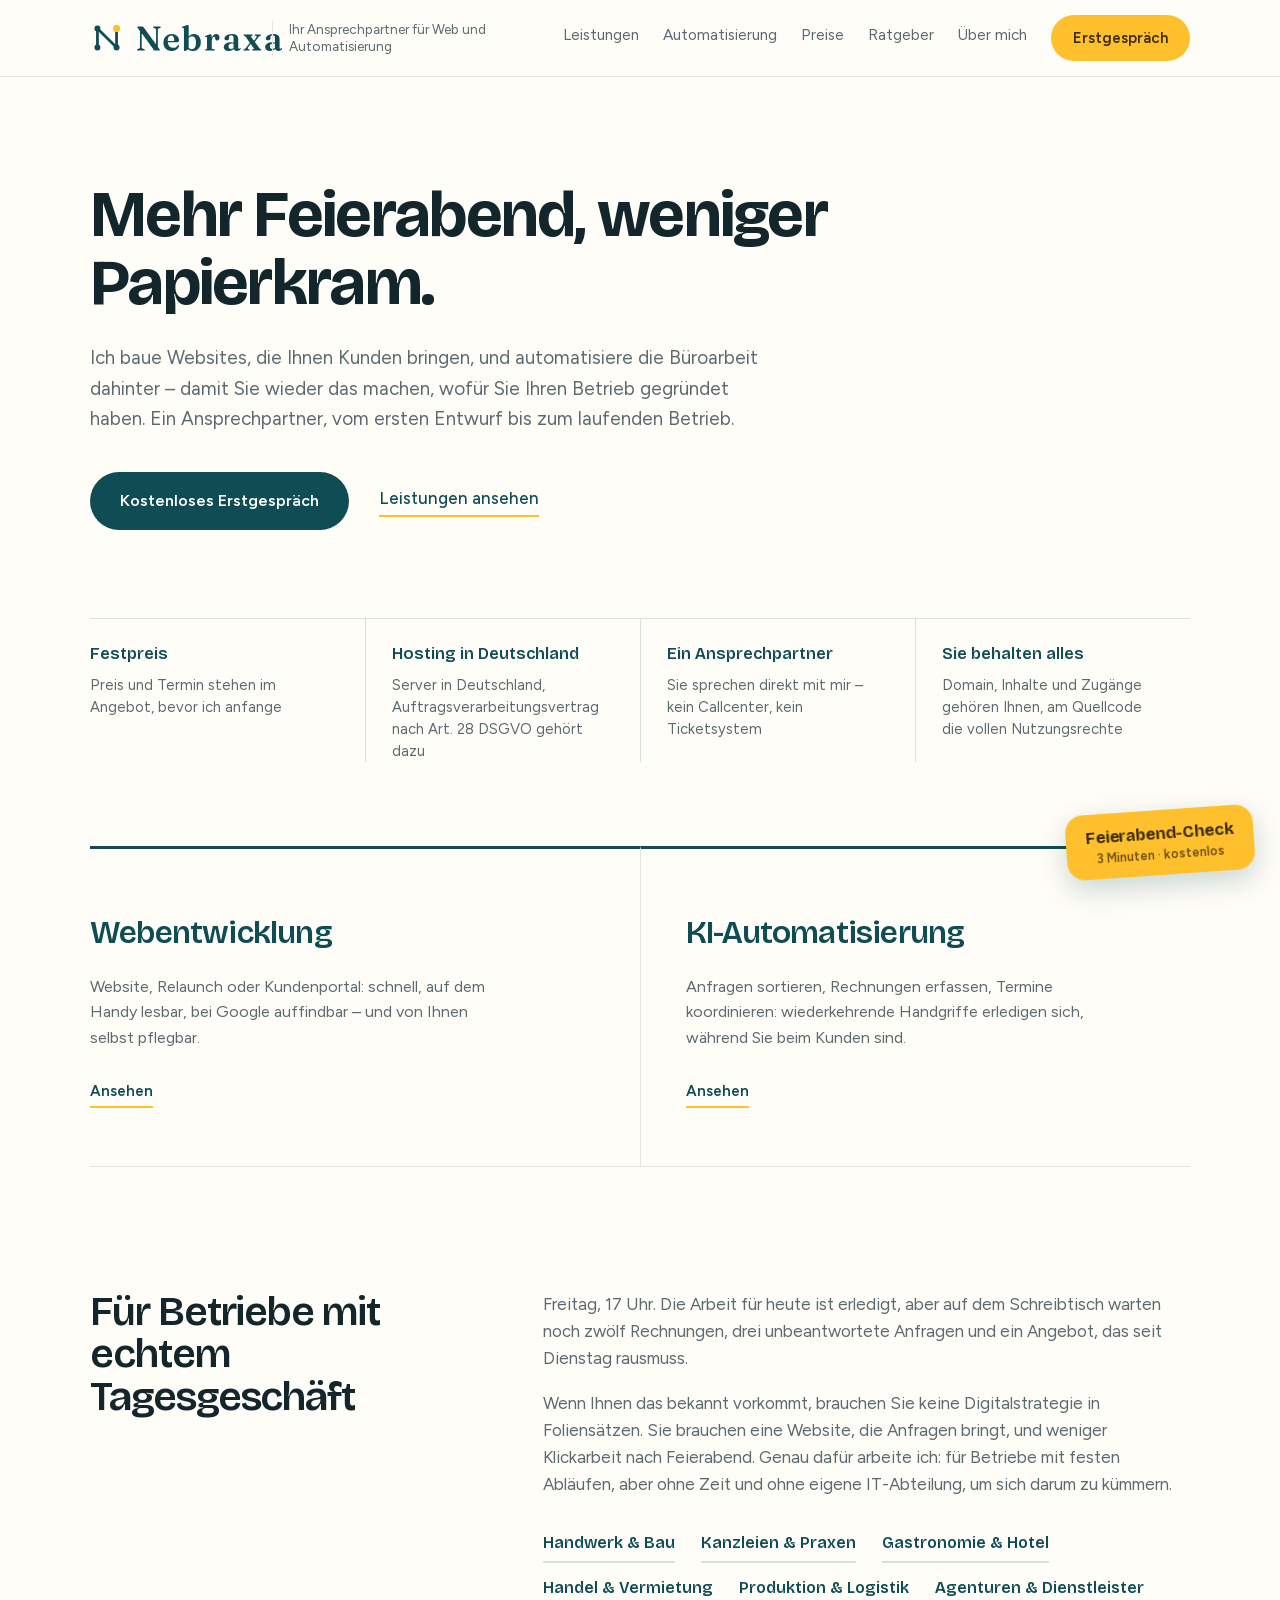
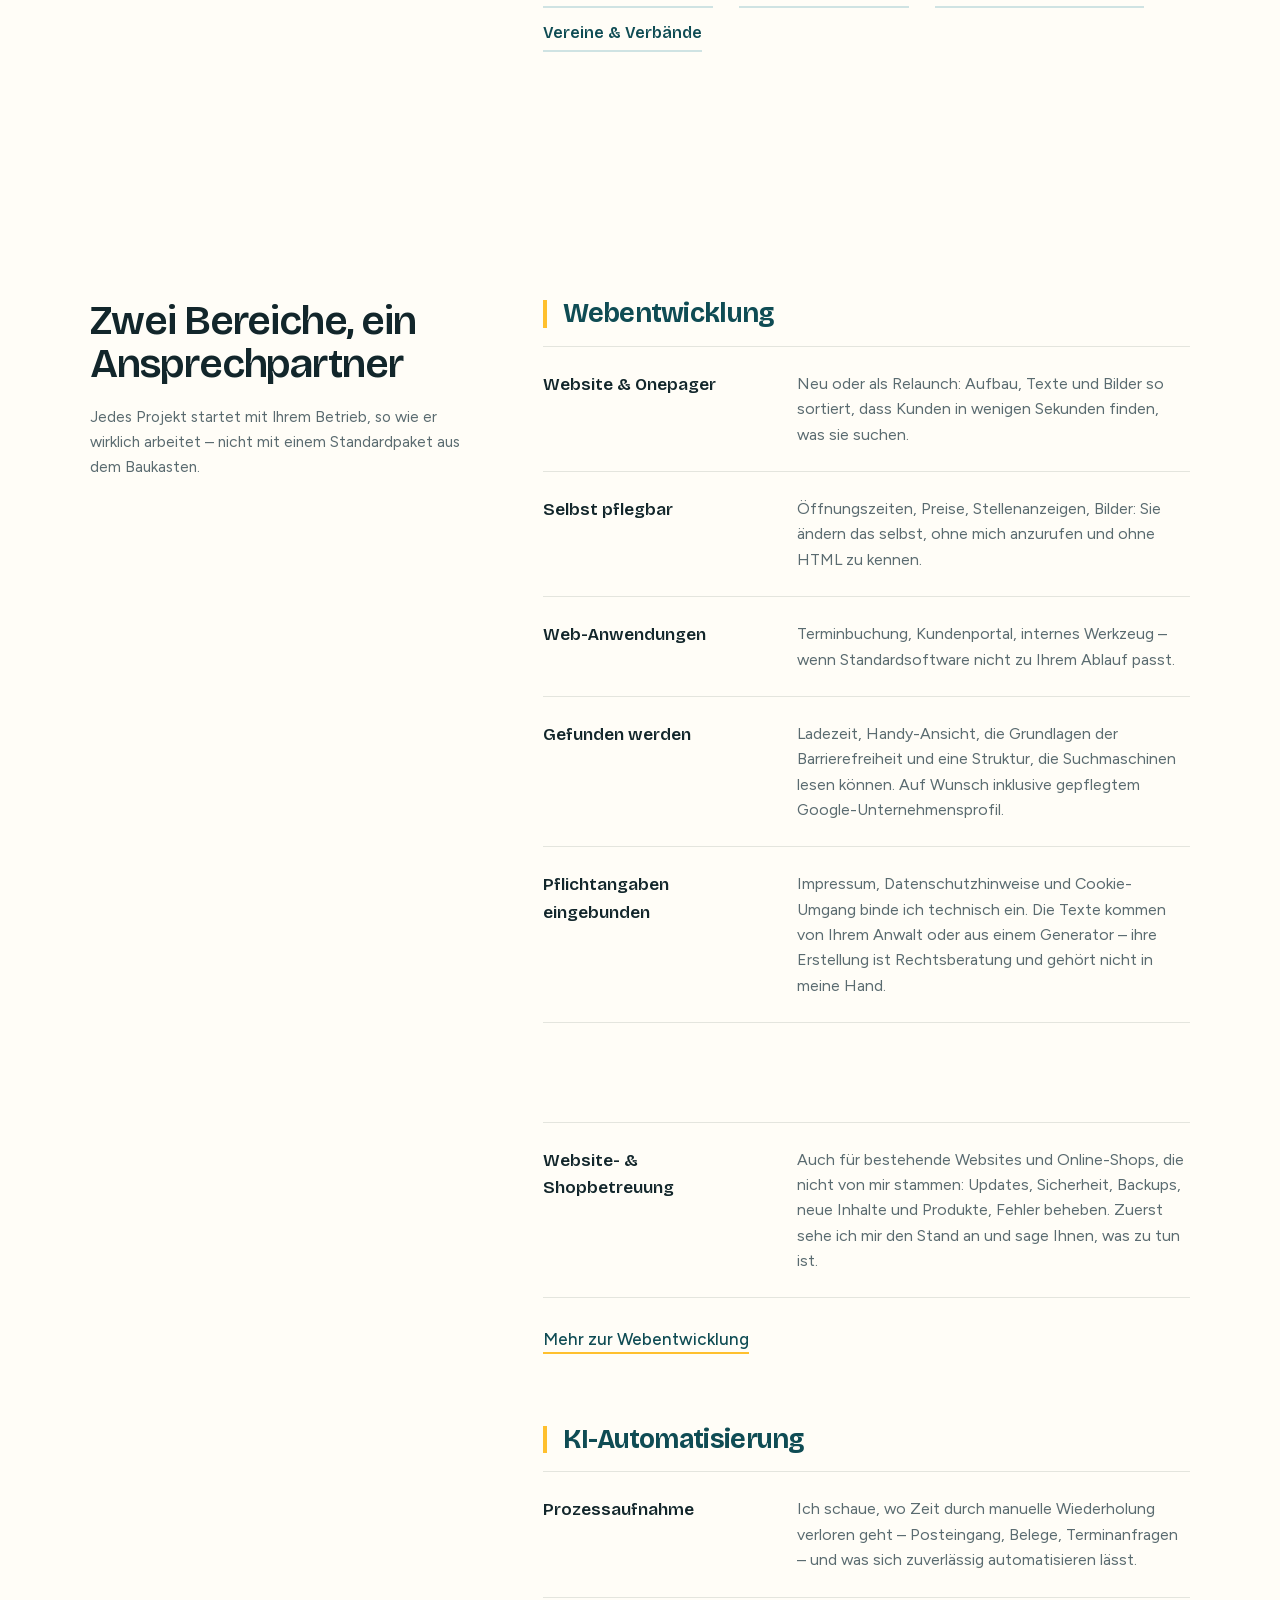
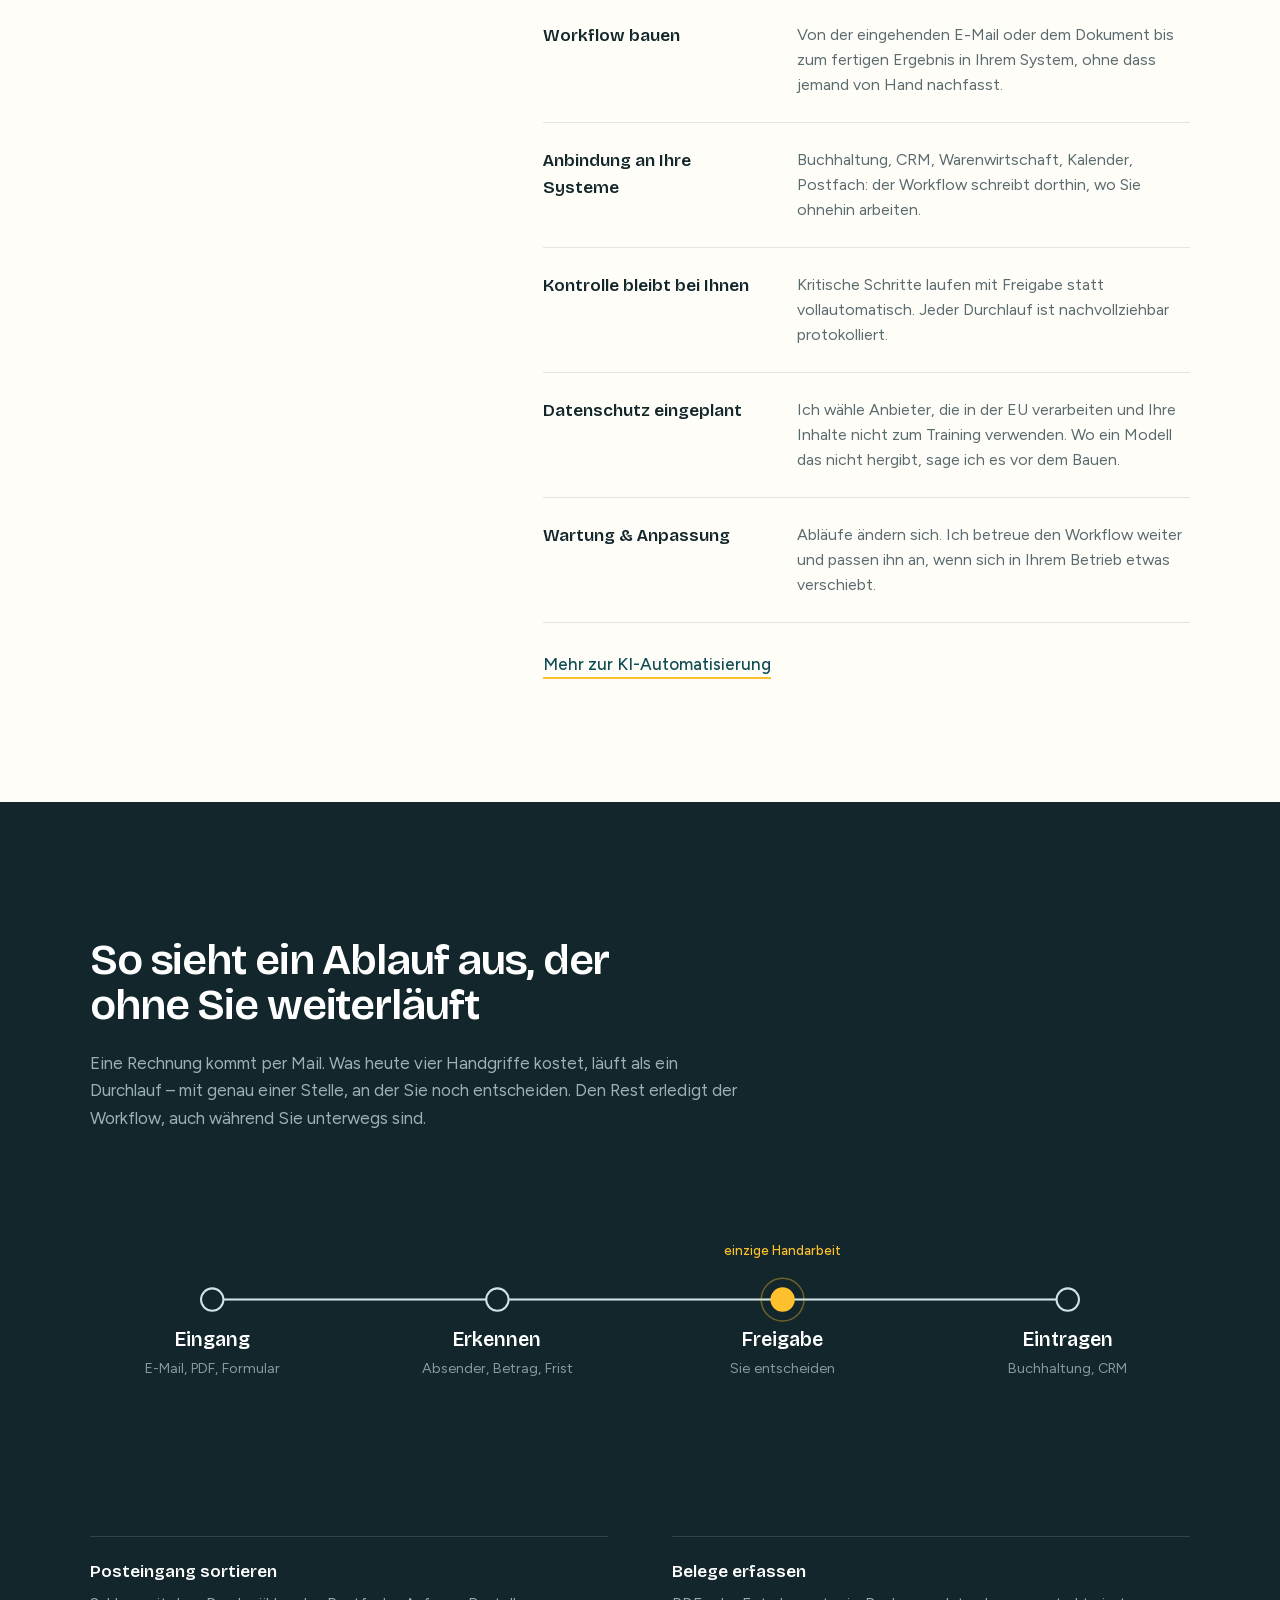
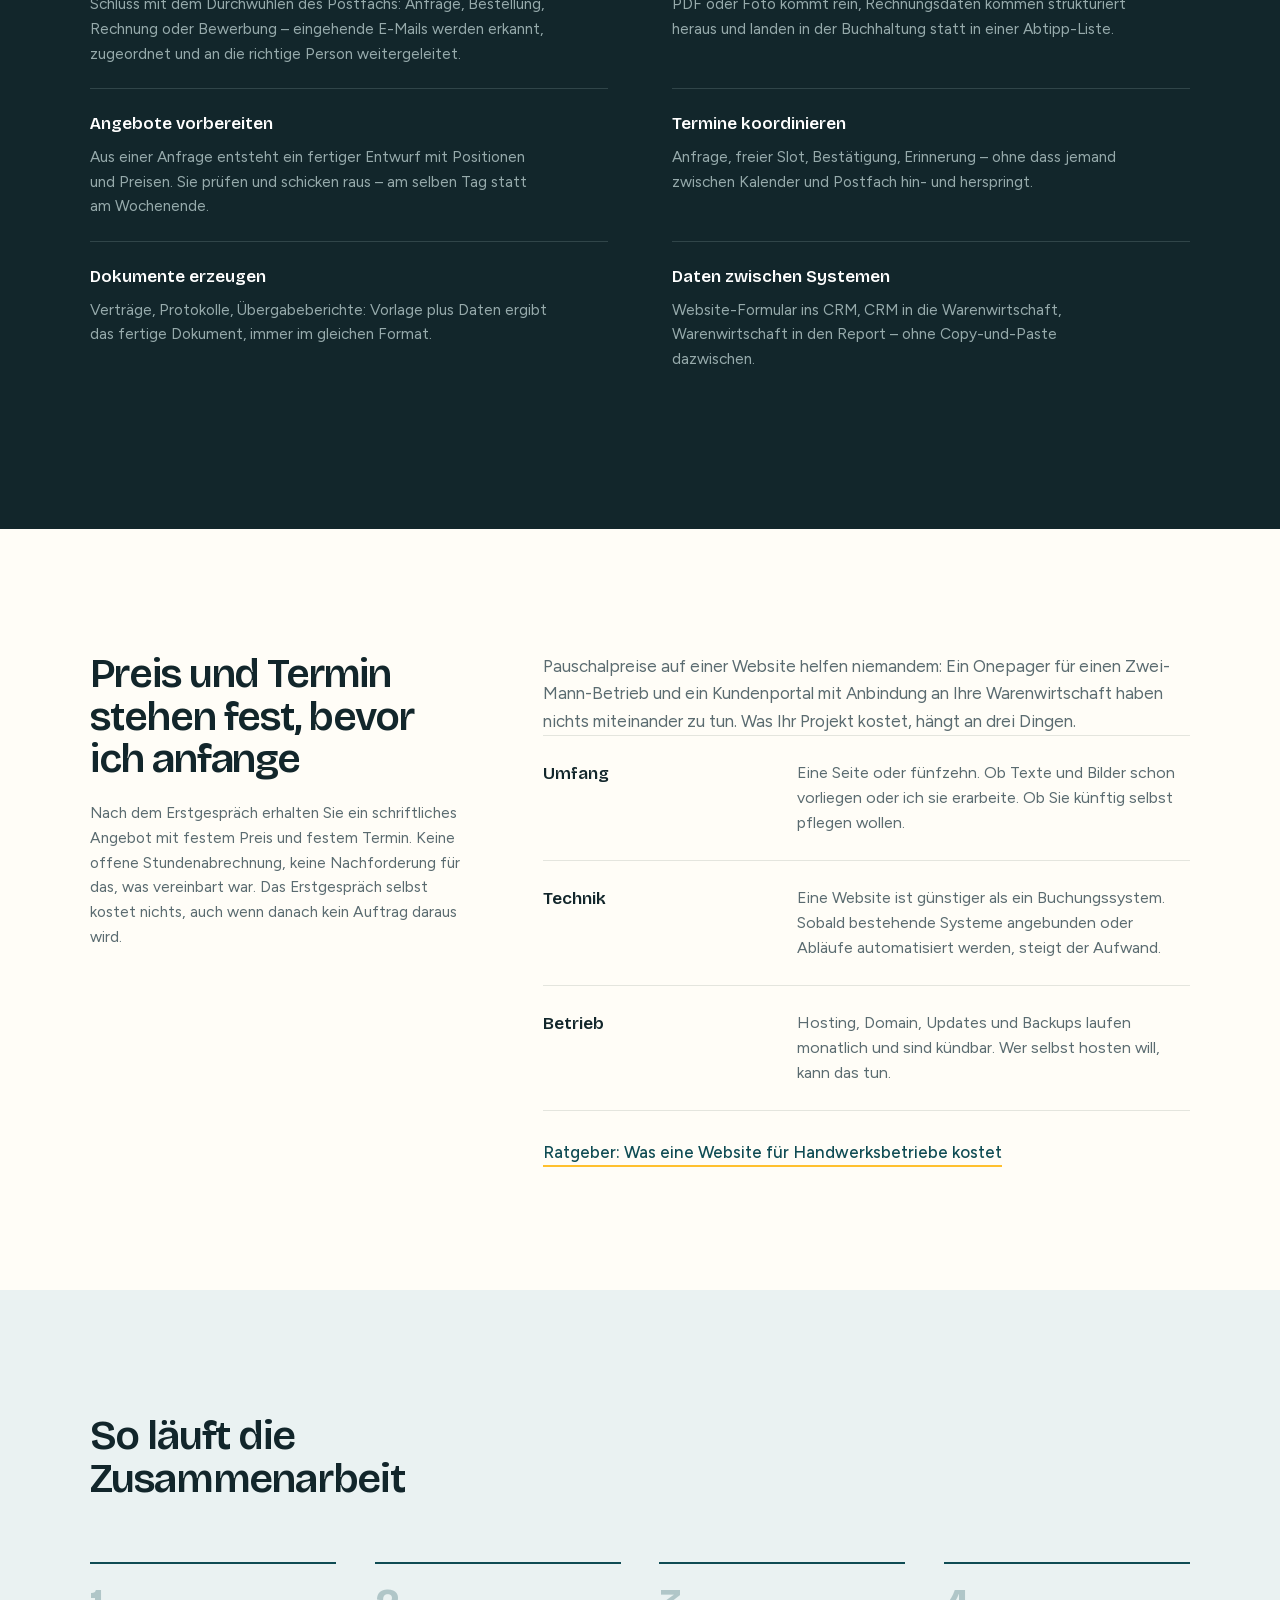
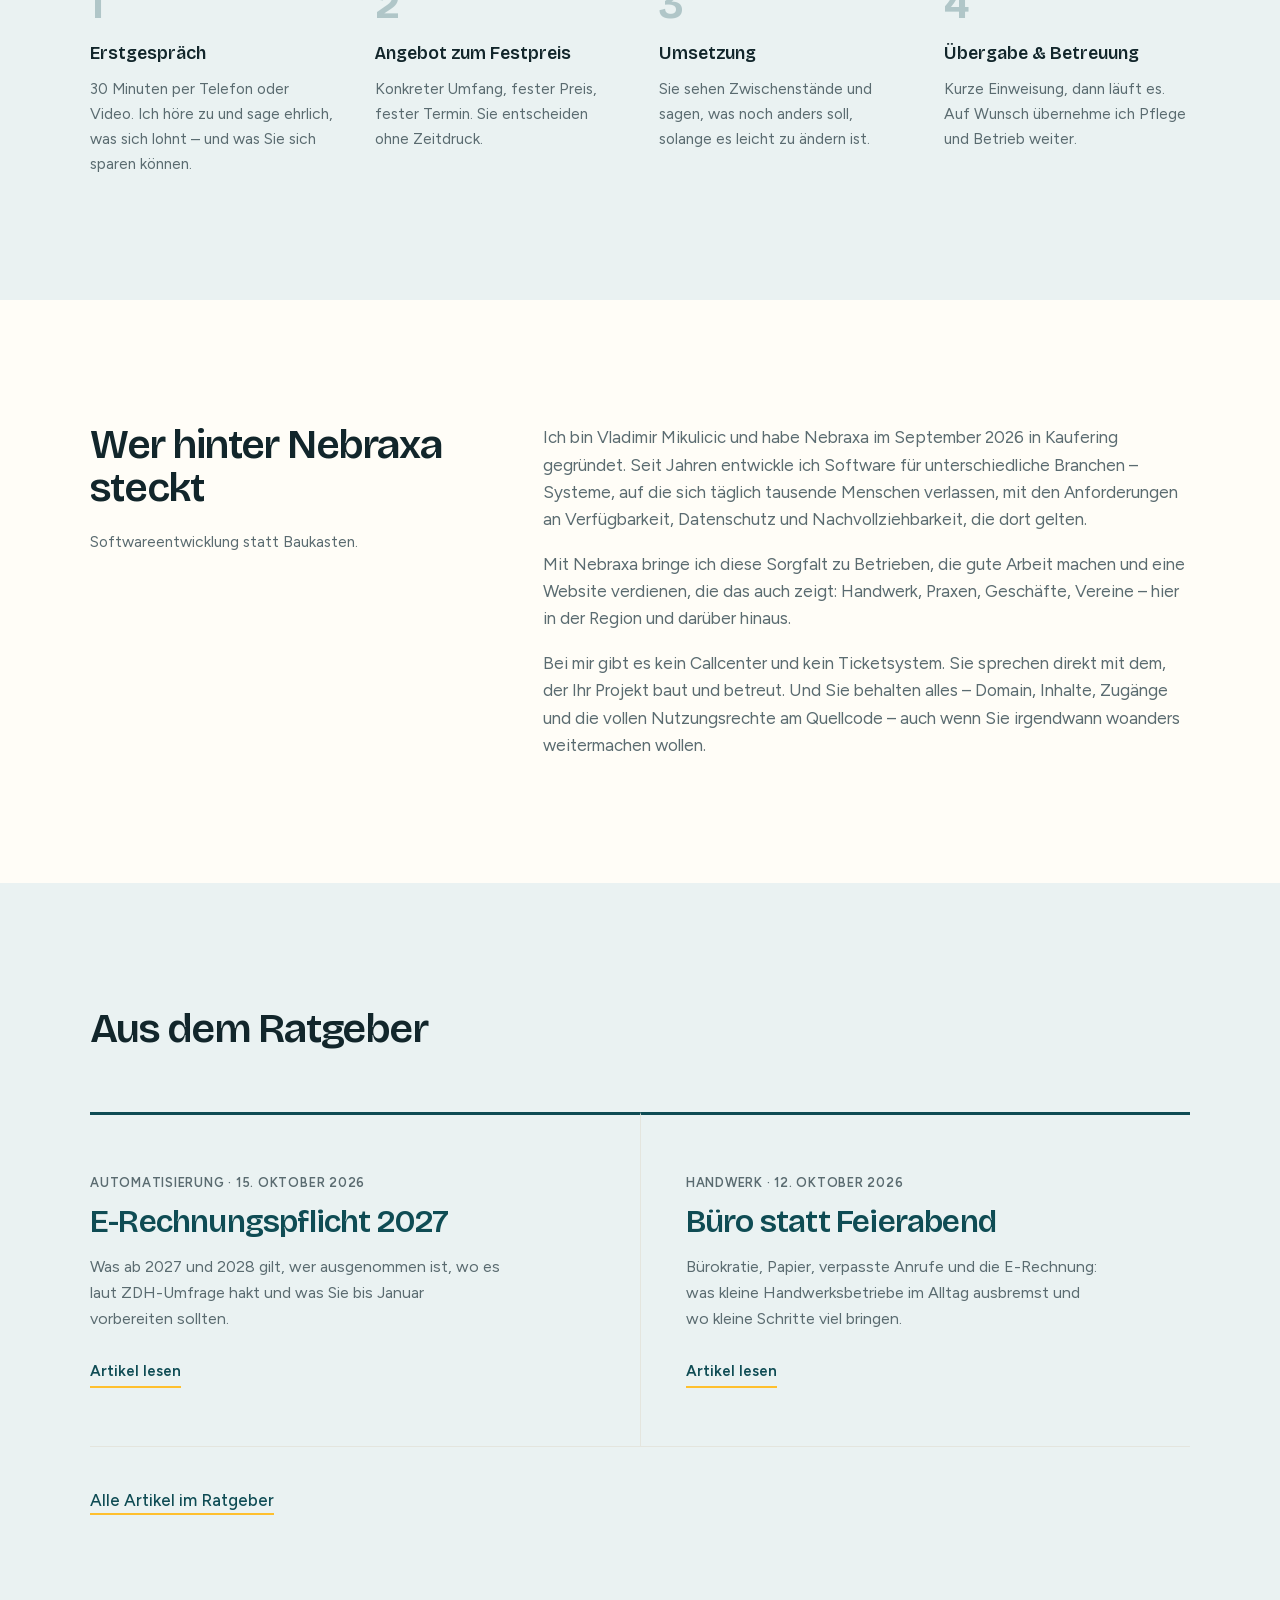
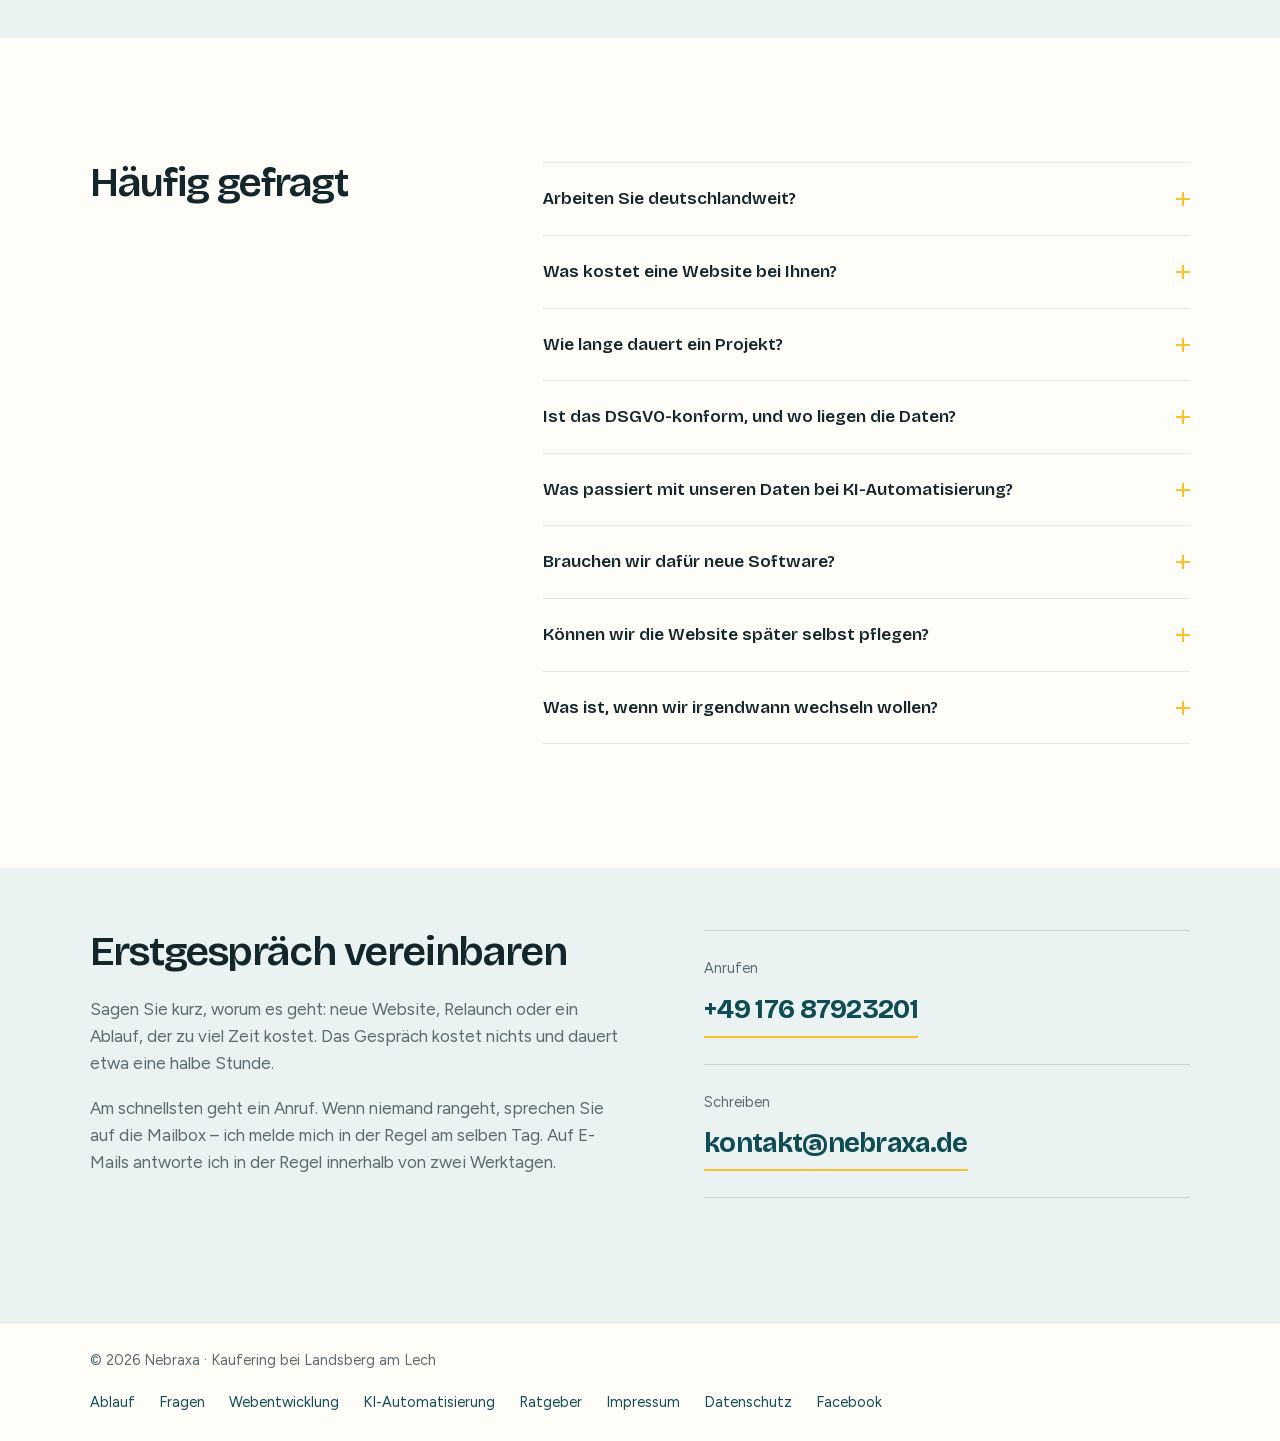
==== commit ce0830f0: "UPDATE contact promises to direct contact and usual email reply time" ====
--- a/index.html
+++ b/index.html
@@ -181,7 +181,7 @@
     <ul class="proof">
       <li><b>Festpreis</b><span>Preis und Termin stehen im Angebot, bevor ich anfange</span></li>
       <li><b>Hosting in Deutschland</b><span>Server in Deutschland, Auftragsverarbeitungsvertrag nach Art. 28 DSGVO gehört dazu</span></li>
-      <li><b>Ein Ansprechpartner</b><span>Sie sprechen immer mit mir – kein Callcenter, kein Ticketsystem</span></li>
+      <li><b>Ein Ansprechpartner</b><span>Sie sprechen direkt mit mir – kein Callcenter, kein Ticketsystem</span></li>
       <li><b>Sie behalten alles</b><span>Domain, Inhalte und Zugänge gehören Ihnen, am Quellcode die vollen Nutzungsrechte</span></li>
     </ul>
   </div>
@@ -503,7 +503,7 @@
     <div>
       <h2>Erstgespräch vereinbaren</h2>
       <p class="lead">Sagen Sie kurz, worum es geht: neue Website, Relaunch oder ein Ablauf, der zu viel Zeit kostet. Das Gespräch kostet nichts und dauert etwa eine halbe Stunde.</p>
-      <p class="lead">Am schnellsten geht ein Anruf. Wenn niemand rangeht, sprechen Sie auf die Mailbox – ich melde mich in der Regel am selben Tag. Auf E-Mails antworte ich innerhalb von zwei Werktagen.</p>
+      <p class="lead">Am schnellsten geht ein Anruf. Wenn niemand rangeht, sprechen Sie auf die Mailbox – ich melde mich in der Regel am selben Tag. Auf E-Mails antworte ich in der Regel innerhalb von zwei Werktagen.</p>
     </div>
     <div class="reach">
       <a href="tel:+4917687923201">
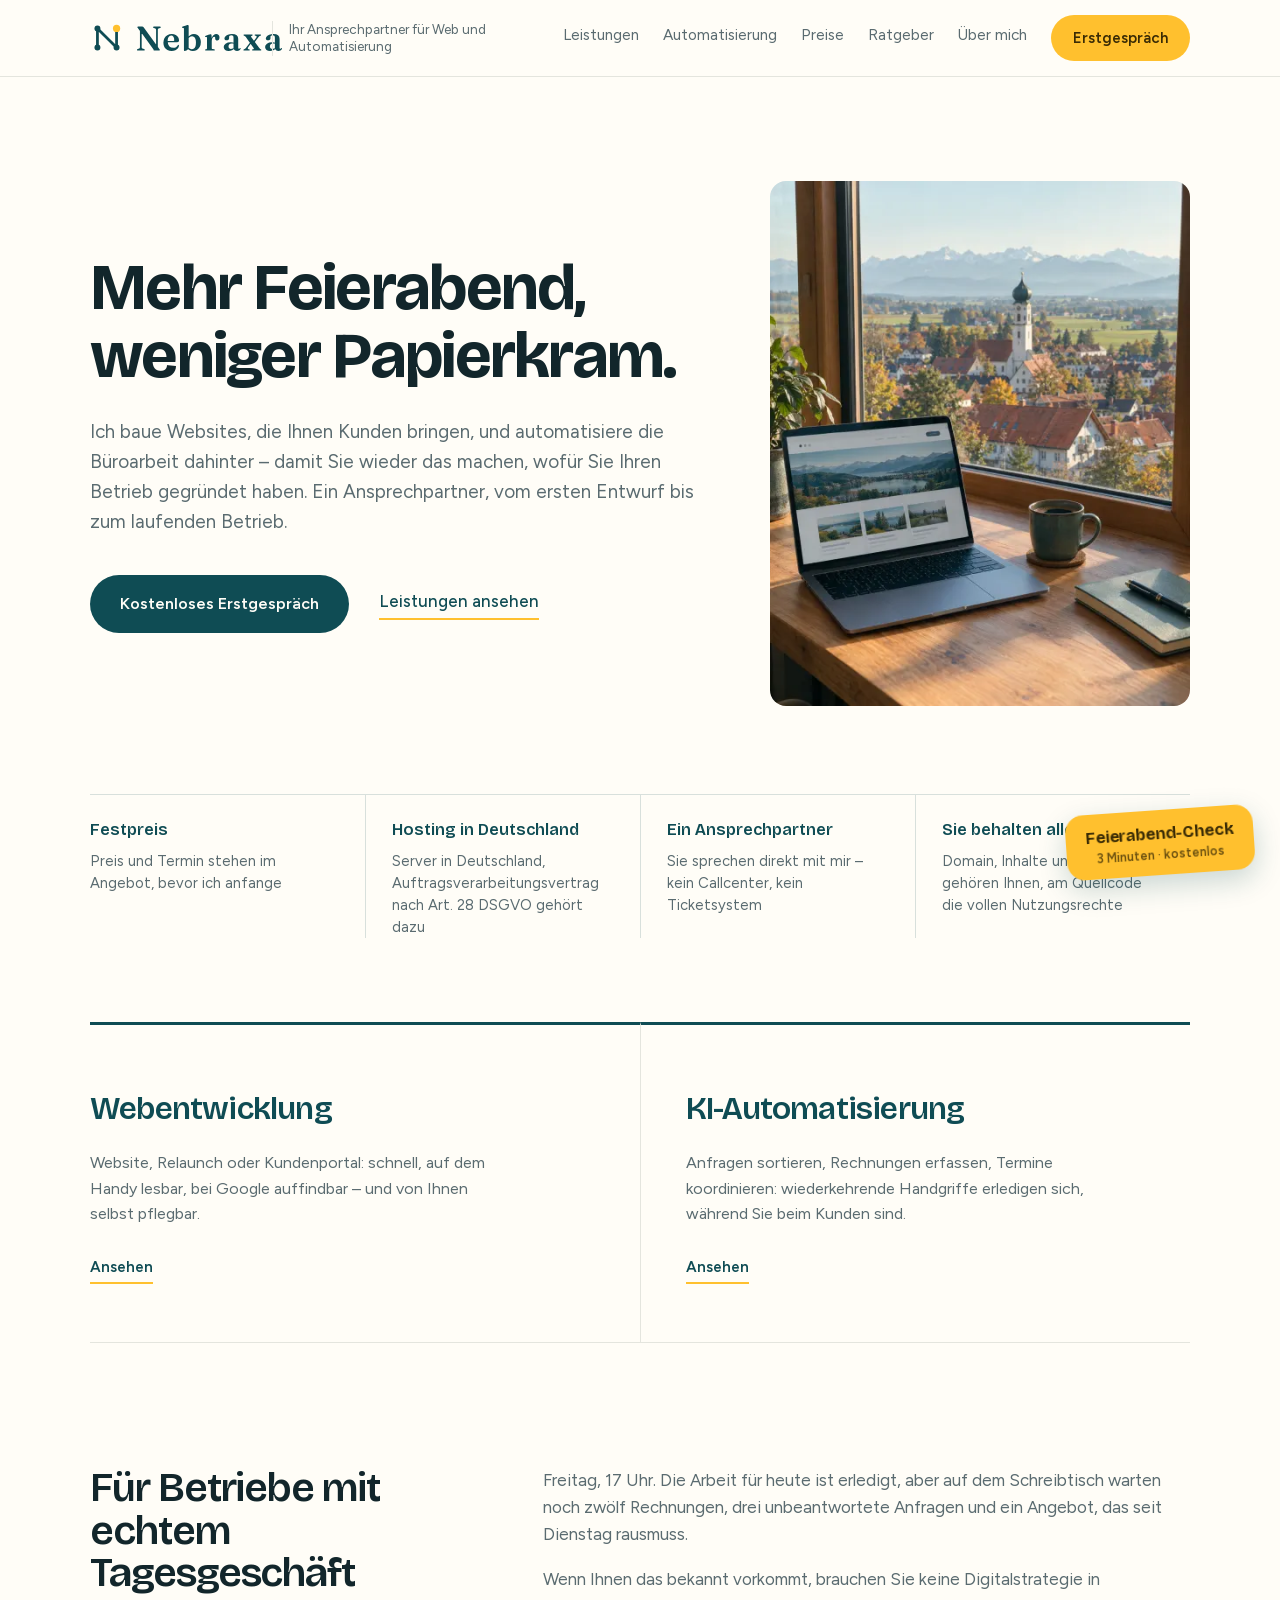
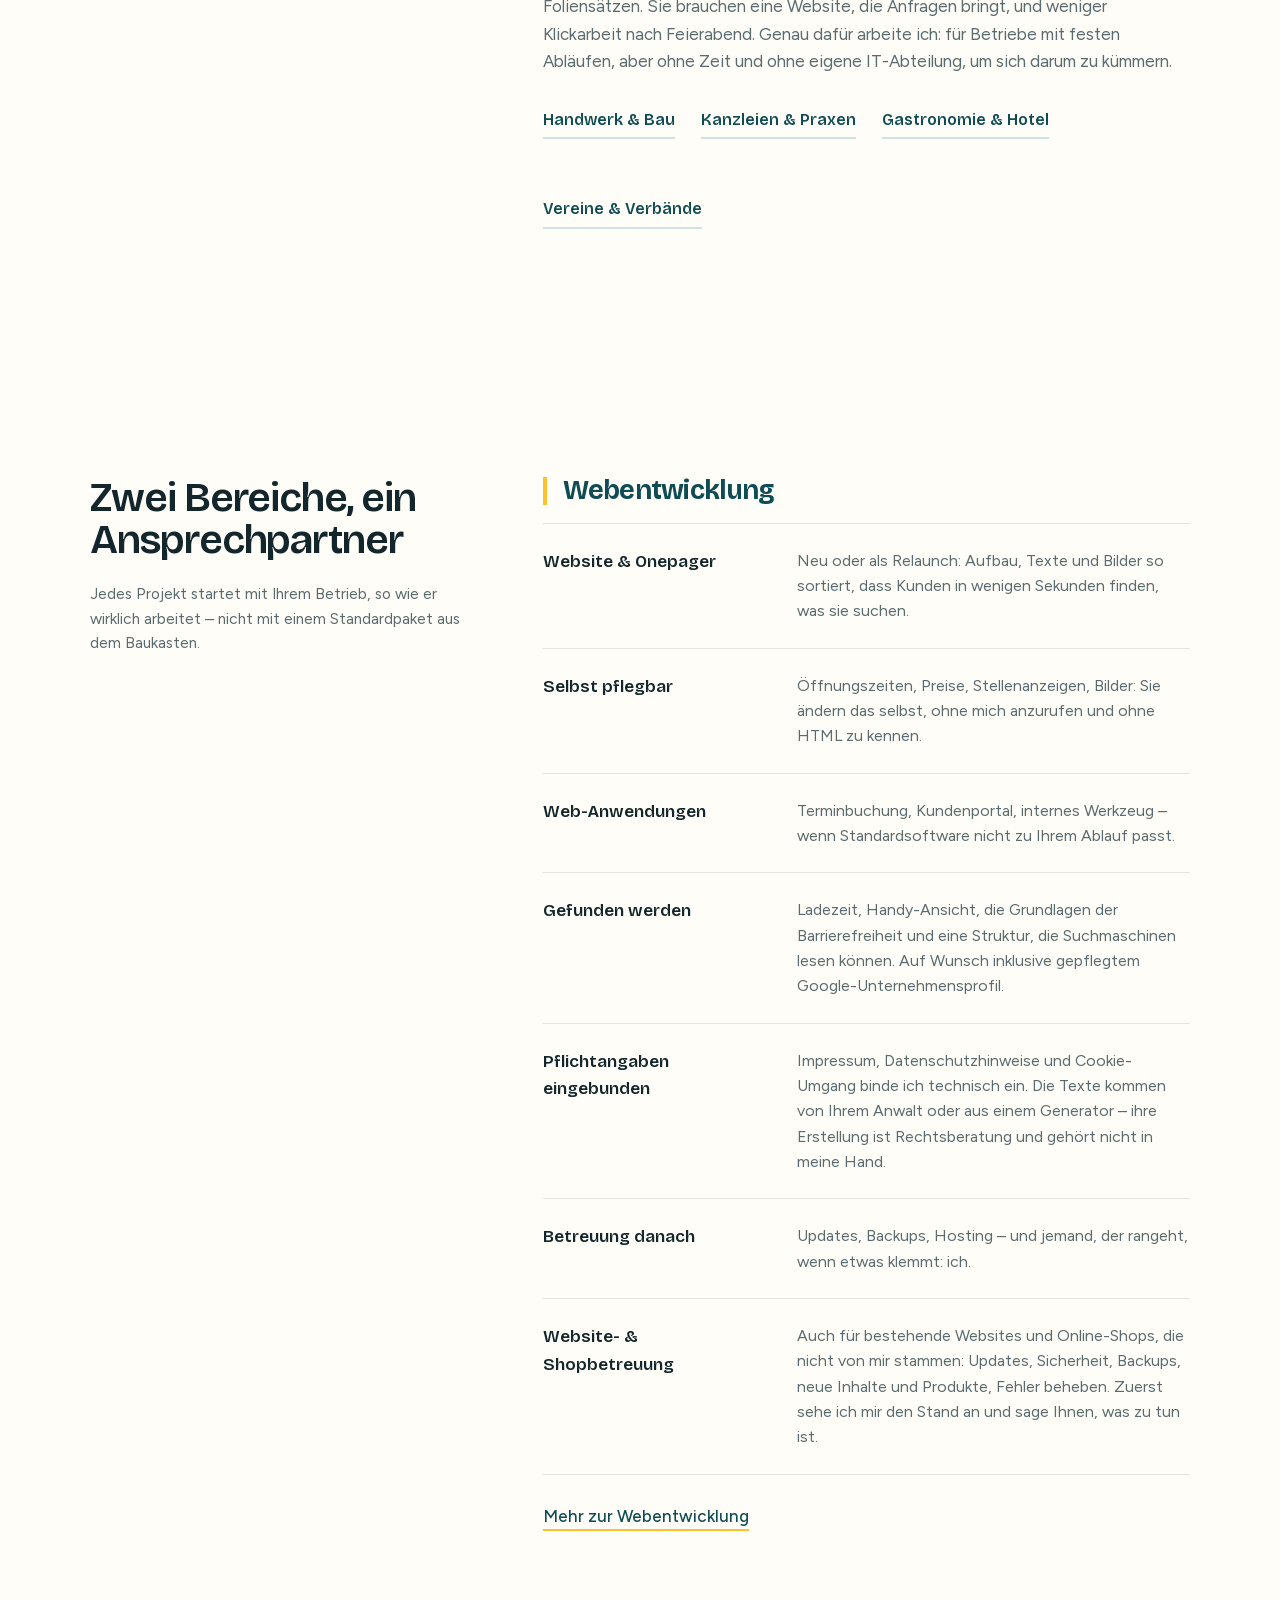
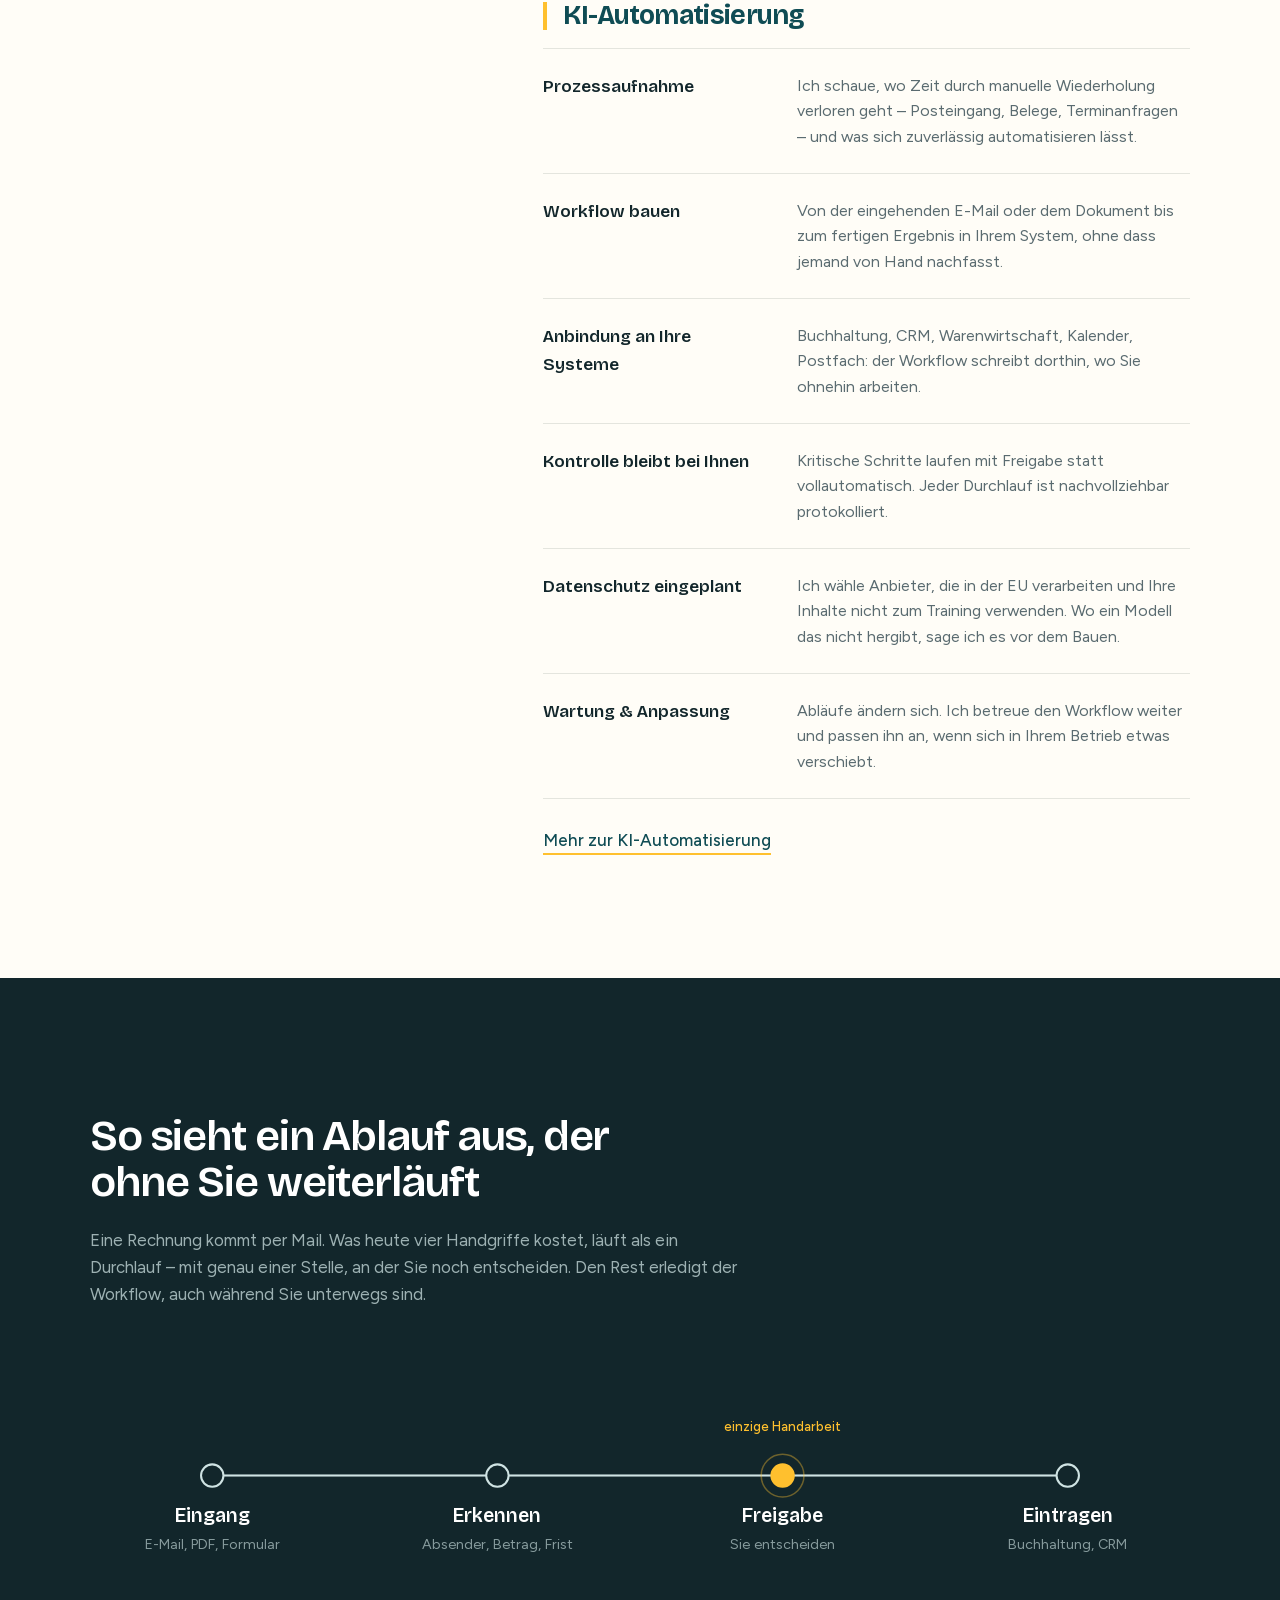
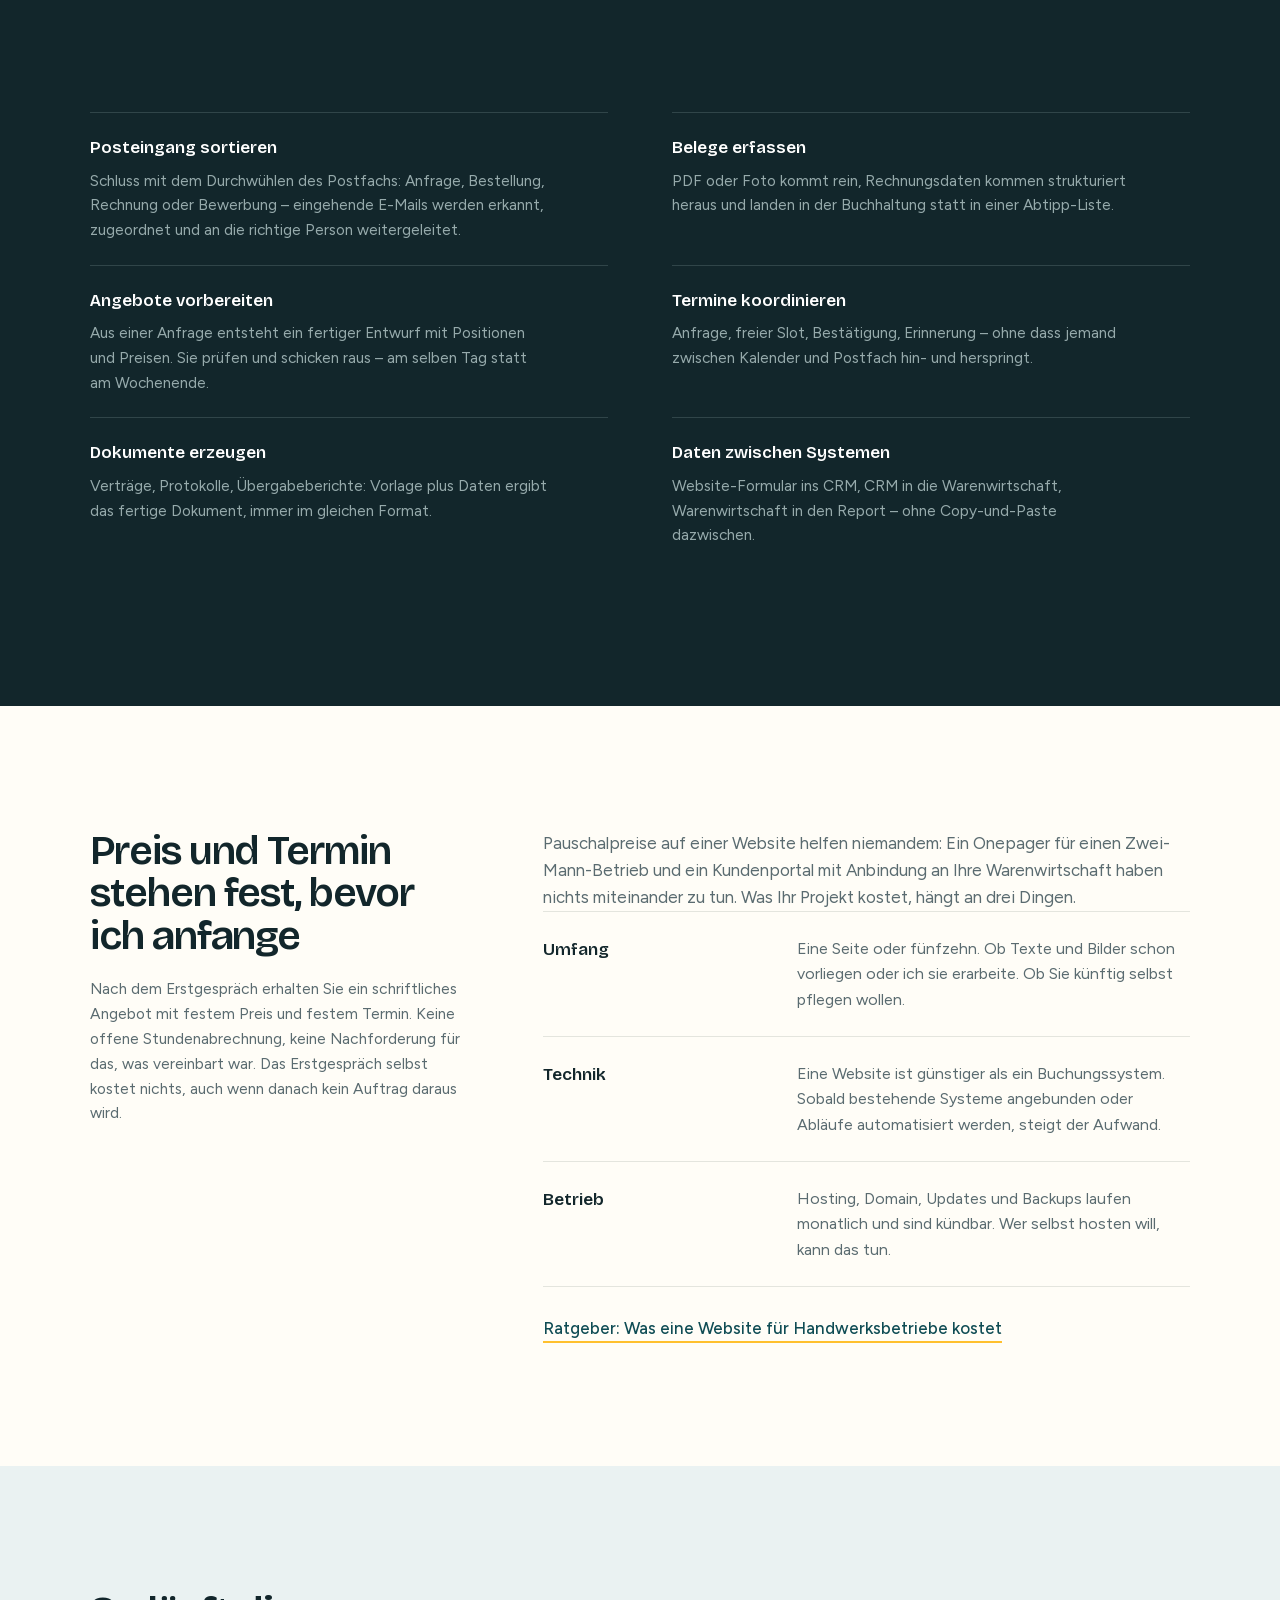
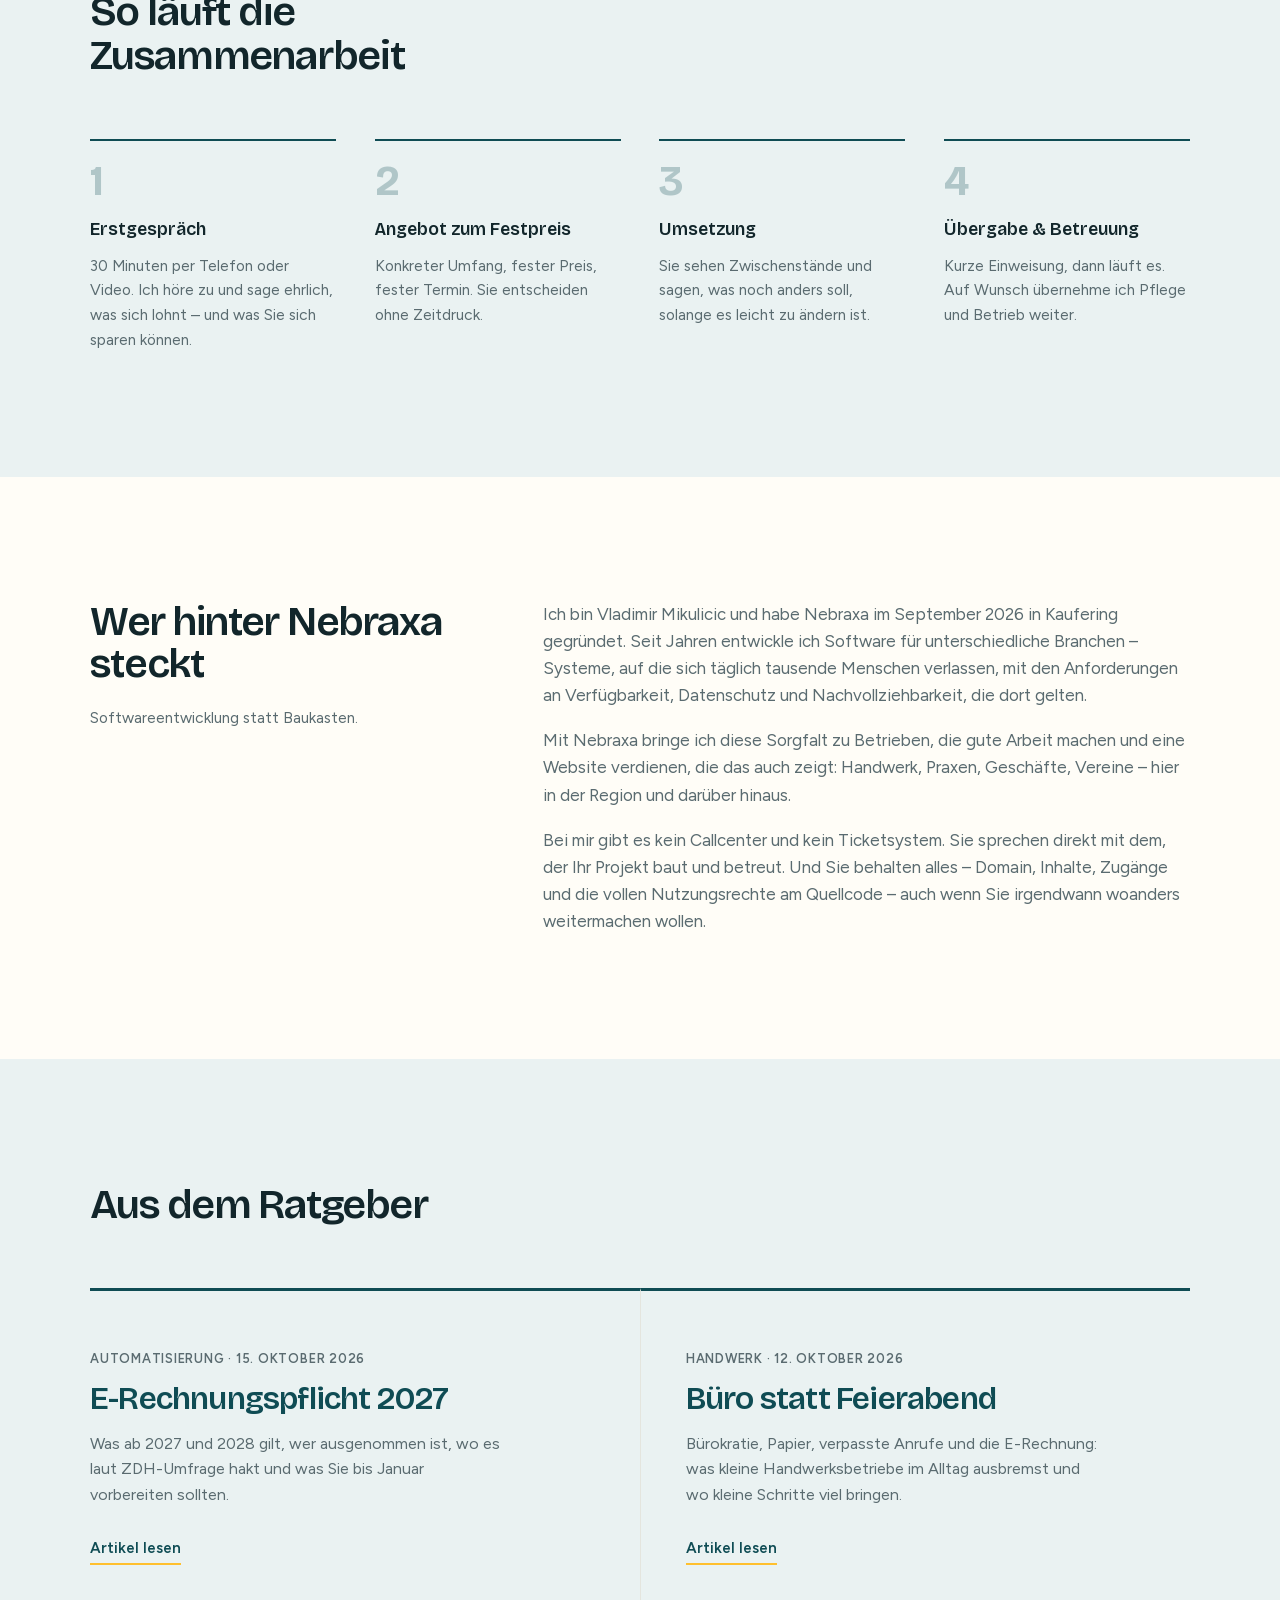
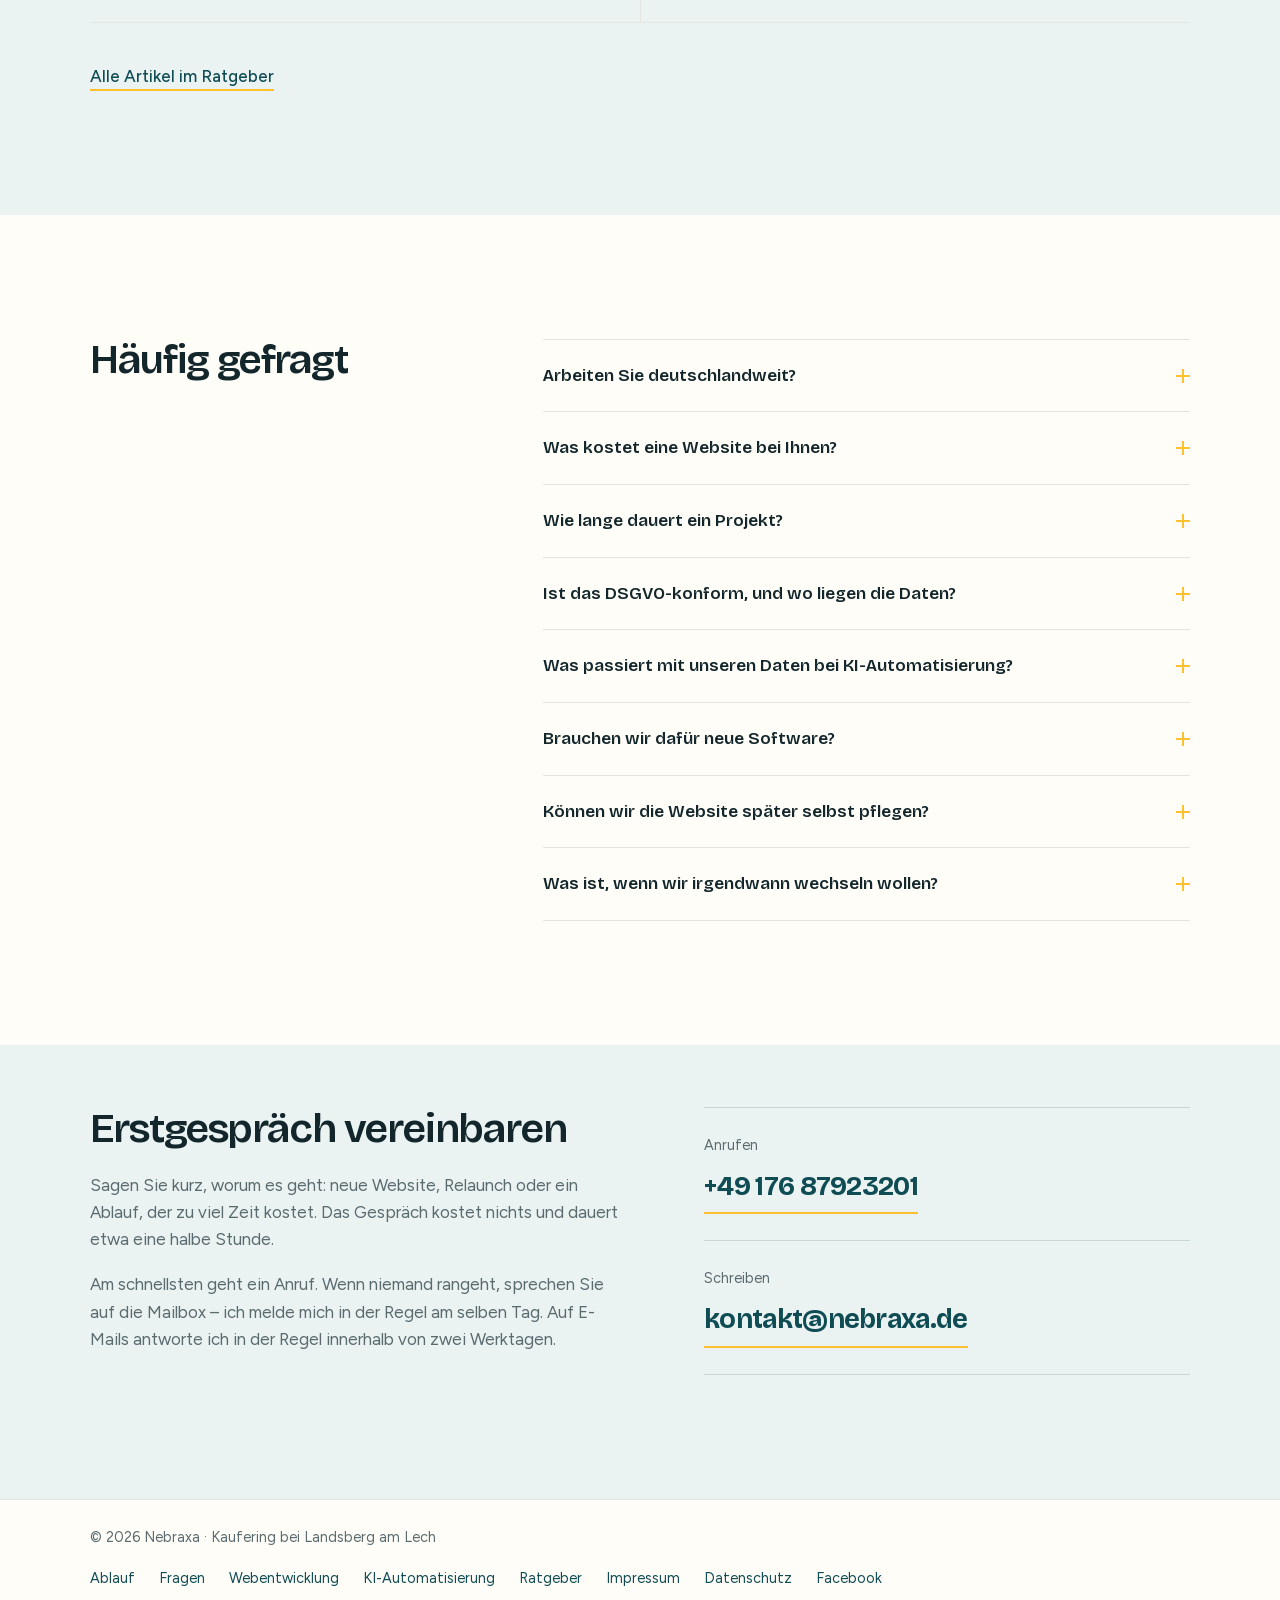
==== commit ccd10662: "ADD workplace image to homepage hero" ====
--- a/index.html
+++ b/index.html
@@ -169,13 +169,16 @@
 <main id="inhalt">
 
 <section class="opening">
-  <div class="shell">
-    <h1>Mehr Feierabend, weniger Papierkram.</h1>
-    <p class="opening-lead">Ich baue Websites, die Ihnen Kunden bringen, und automatisiere die Büroarbeit dahinter – damit Sie wieder das machen, wofür Sie Ihren Betrieb gegründet haben. Ein Ansprechpartner, vom ersten Entwurf bis zum laufenden Betrieb.</p>
-    <div class="opening-act">
-      <a href="#kontakt" class="btn">Kostenloses Erstgespräch</a>
-      <a href="#leistungen" class="lnk">Leistungen ansehen</a>
-    </div>
+  <div class="shell opening-grid">
+    <div>
+      <h1>Mehr Feierabend, weniger Papierkram.</h1>
+      <p class="opening-lead">Ich baue Websites, die Ihnen Kunden bringen, und automatisiere die Büroarbeit dahinter – damit Sie wieder das machen, wofür Sie Ihren Betrieb gegründet haben. Ein Ansprechpartner, vom ersten Entwurf bis zum laufenden Betrieb.</p>
+      <div class="opening-act">
+        <a href="#kontakt" class="btn">Kostenloses Erstgespräch</a>
+        <a href="#leistungen" class="lnk">Leistungen ansehen</a>
+      </div>
+    </div>
+    <img class="opening-pic" src="arbeitsplatz-960.webp" srcset="arbeitsplatz-480.webp 480w, arbeitsplatz-960.webp 960w" sizes="(max-width: 1040px) calc(100vw - 2 * clamp(20px, 4vw, 40px)), 420px" width="960" height="1200" alt="" fetchpriority="high">
   </div>
   <div class="shell">
     <ul class="proof">
--- a/styles.css
+++ b/styles.css
@@ -275,6 +275,19 @@
 
 /* ---------- Auftakt ---------- */
 .opening{padding:clamp(60px,9vw,104px) 0 clamp(56px,7vw,84px);}
+.opening-grid{
+  display:grid;
+  grid-template-columns:minmax(0,1fr) 420px;
+  gap:clamp(40px,5vw,72px);
+  align-items:center;
+}
+.opening-pic{
+  width:100%;
+  height:auto;
+  aspect-ratio:4/5;
+  object-fit:cover;
+  border-radius:16px;
+}
 .opening h1{
   font-size:clamp(2.4rem,5.4vw,4.1rem);
   font-weight:700;
@@ -815,6 +828,8 @@
 }
 
 @media (max-width: 1040px){
+  .opening-grid{grid-template-columns:1fr;}
+  .opening-pic{aspect-ratio:16/10;object-position:50% 55%;max-width:720px;}
   .proof{grid-template-columns:1fr 1fr;}
   .proof li:nth-child(3){padding-left:0;border-left:none;}
   .dark-rows{grid-template-columns:1fr;}
@@ -880,10 +895,12 @@
   .opening h1,
   .opening-lead,
   .opening-act,
+  .opening-pic,
   .proof li{
     animation:rise-in 0.7s cubic-bezier(.16,.68,.3,1) both;
   }
   .opening h1{animation-delay:0.06s;}
+  .opening-pic{animation-delay:0.16s;}
   .opening-lead{animation-delay:0.24s;}
   .opening-act{animation-delay:0.40s;}
   .proof li:nth-child(1){animation-delay:0.56s;}
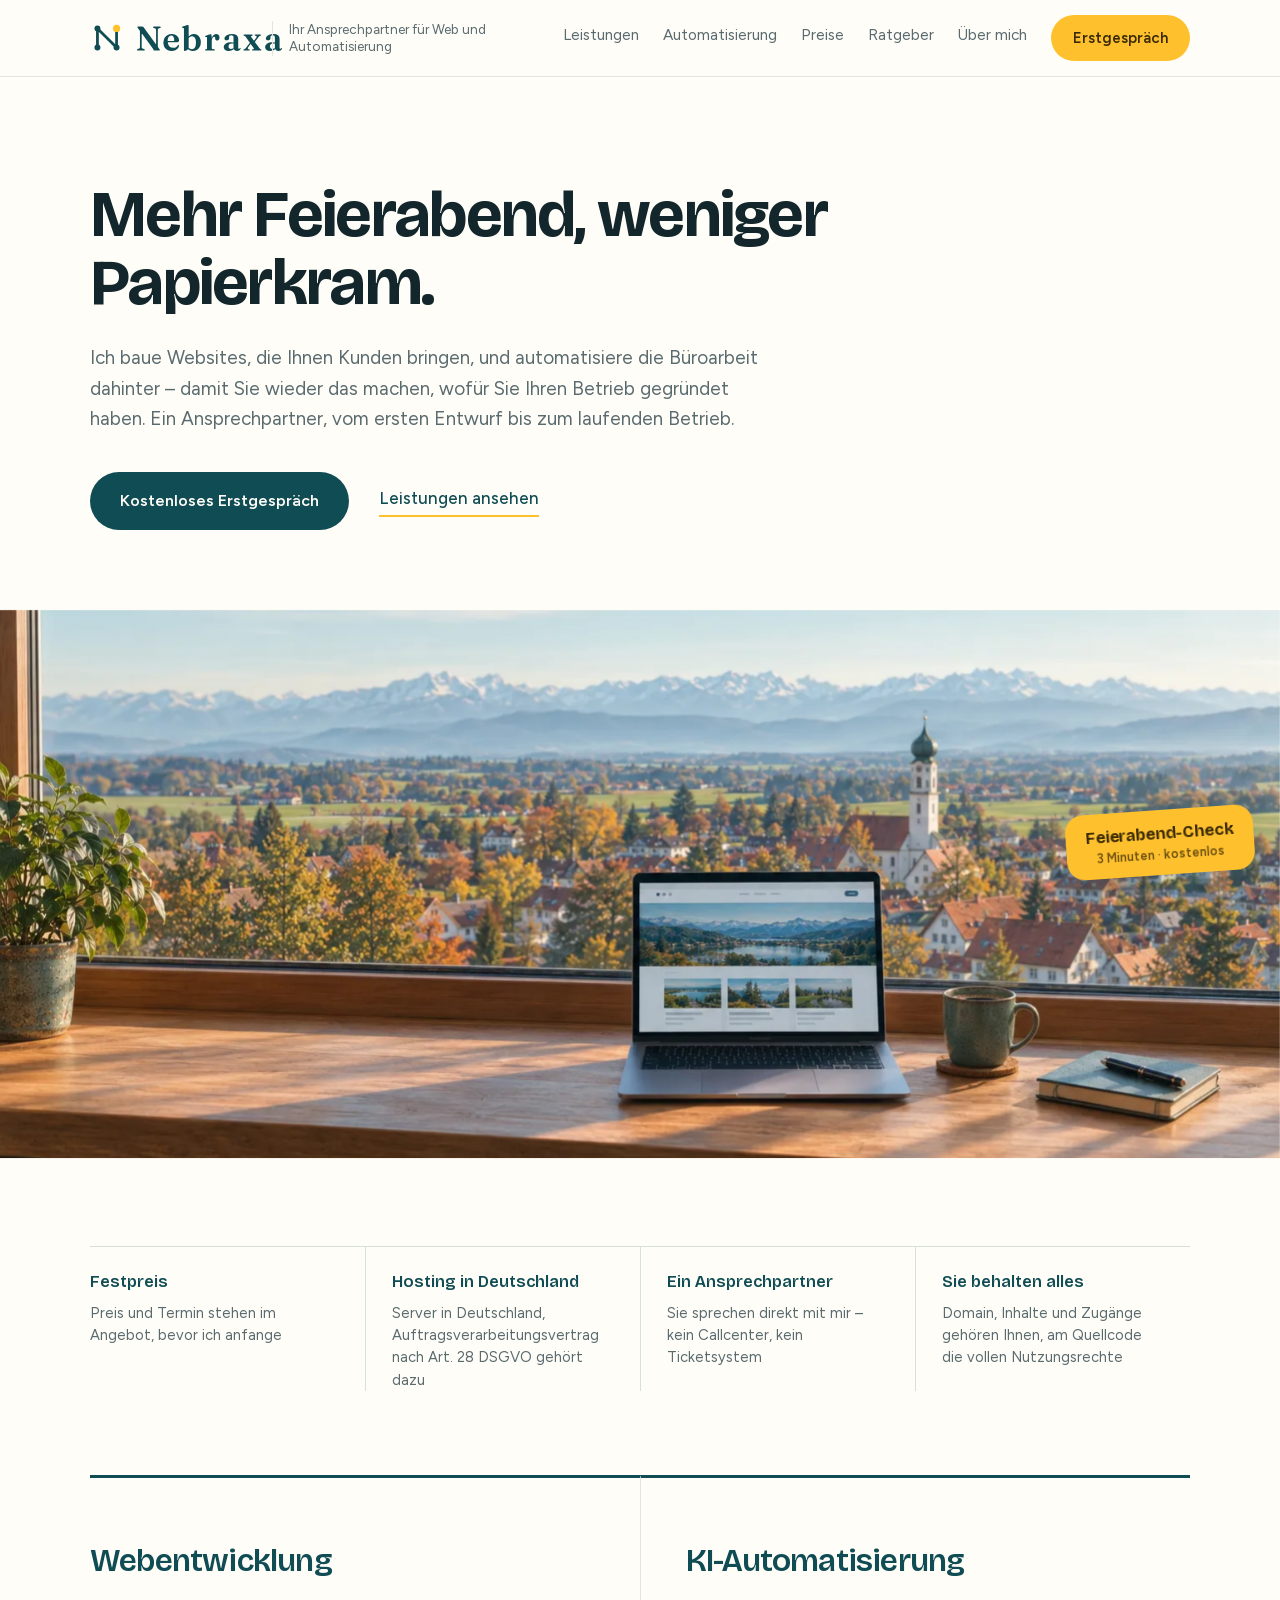
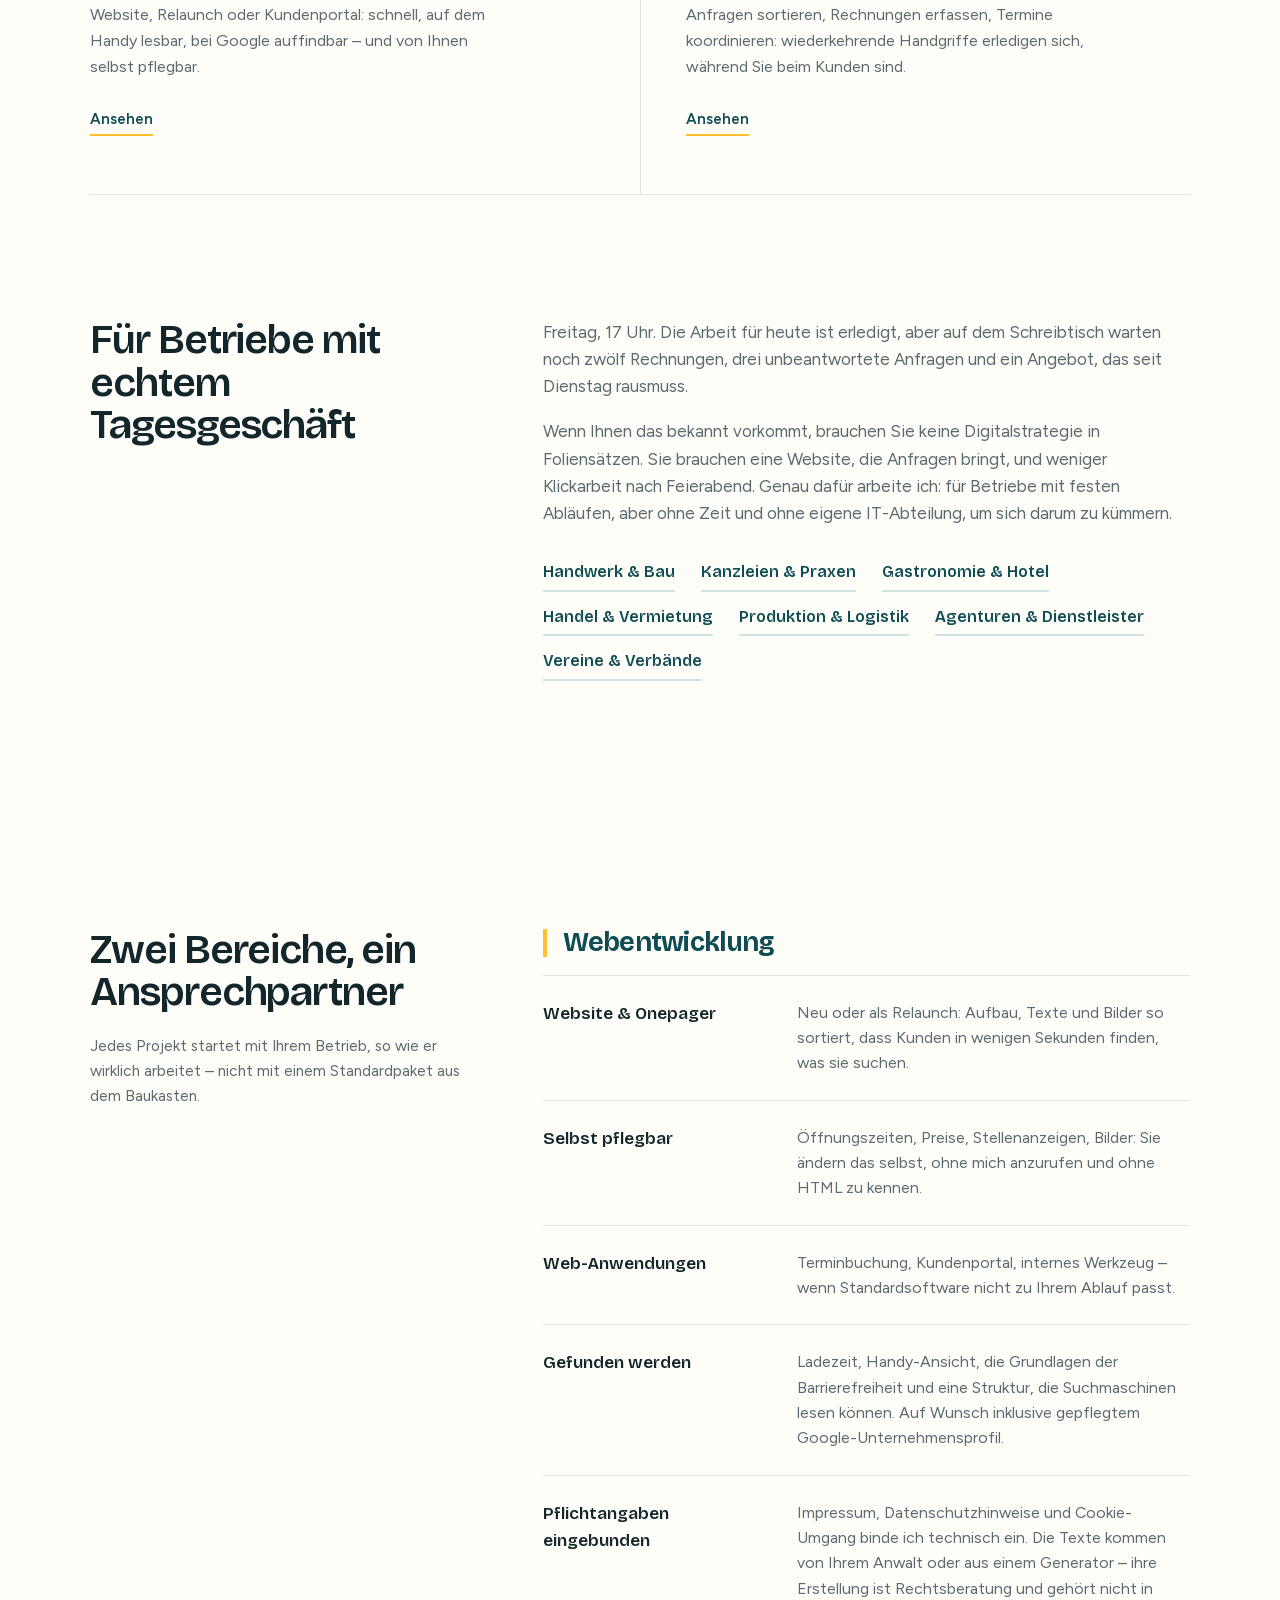
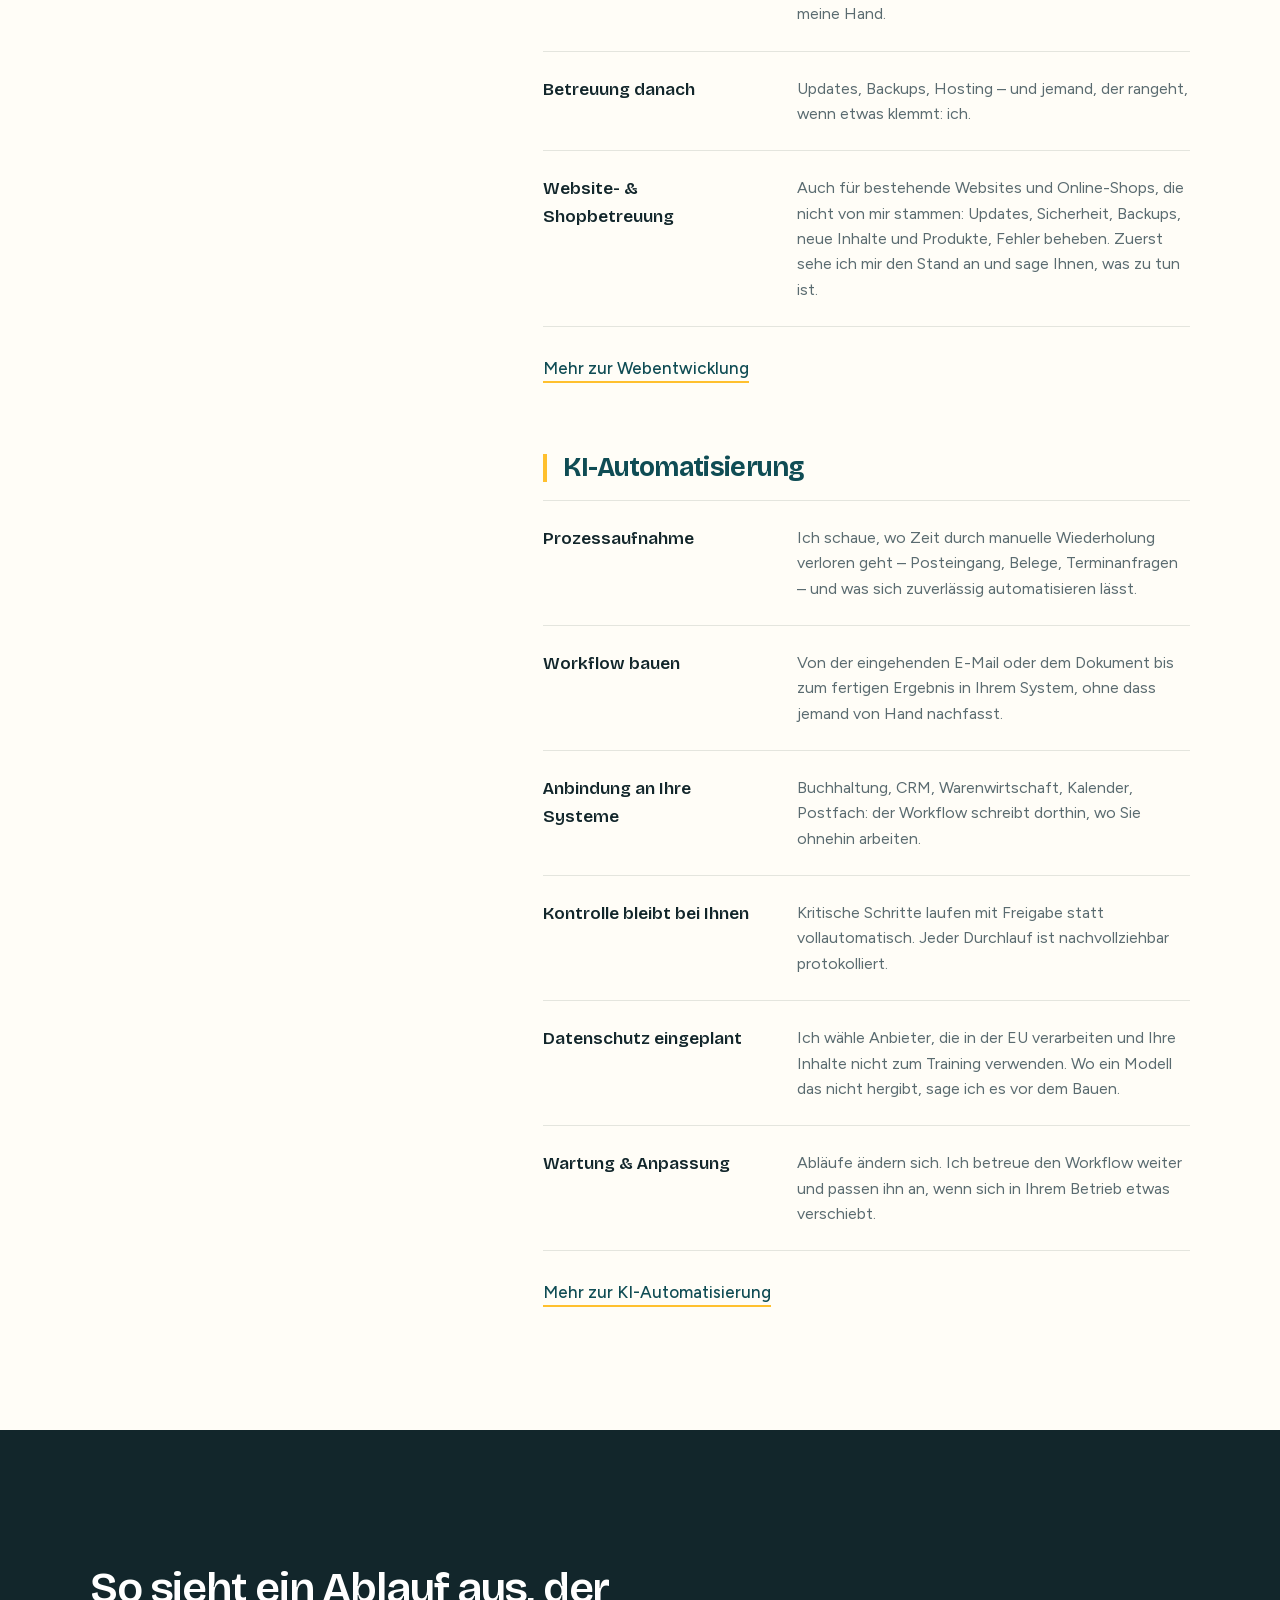
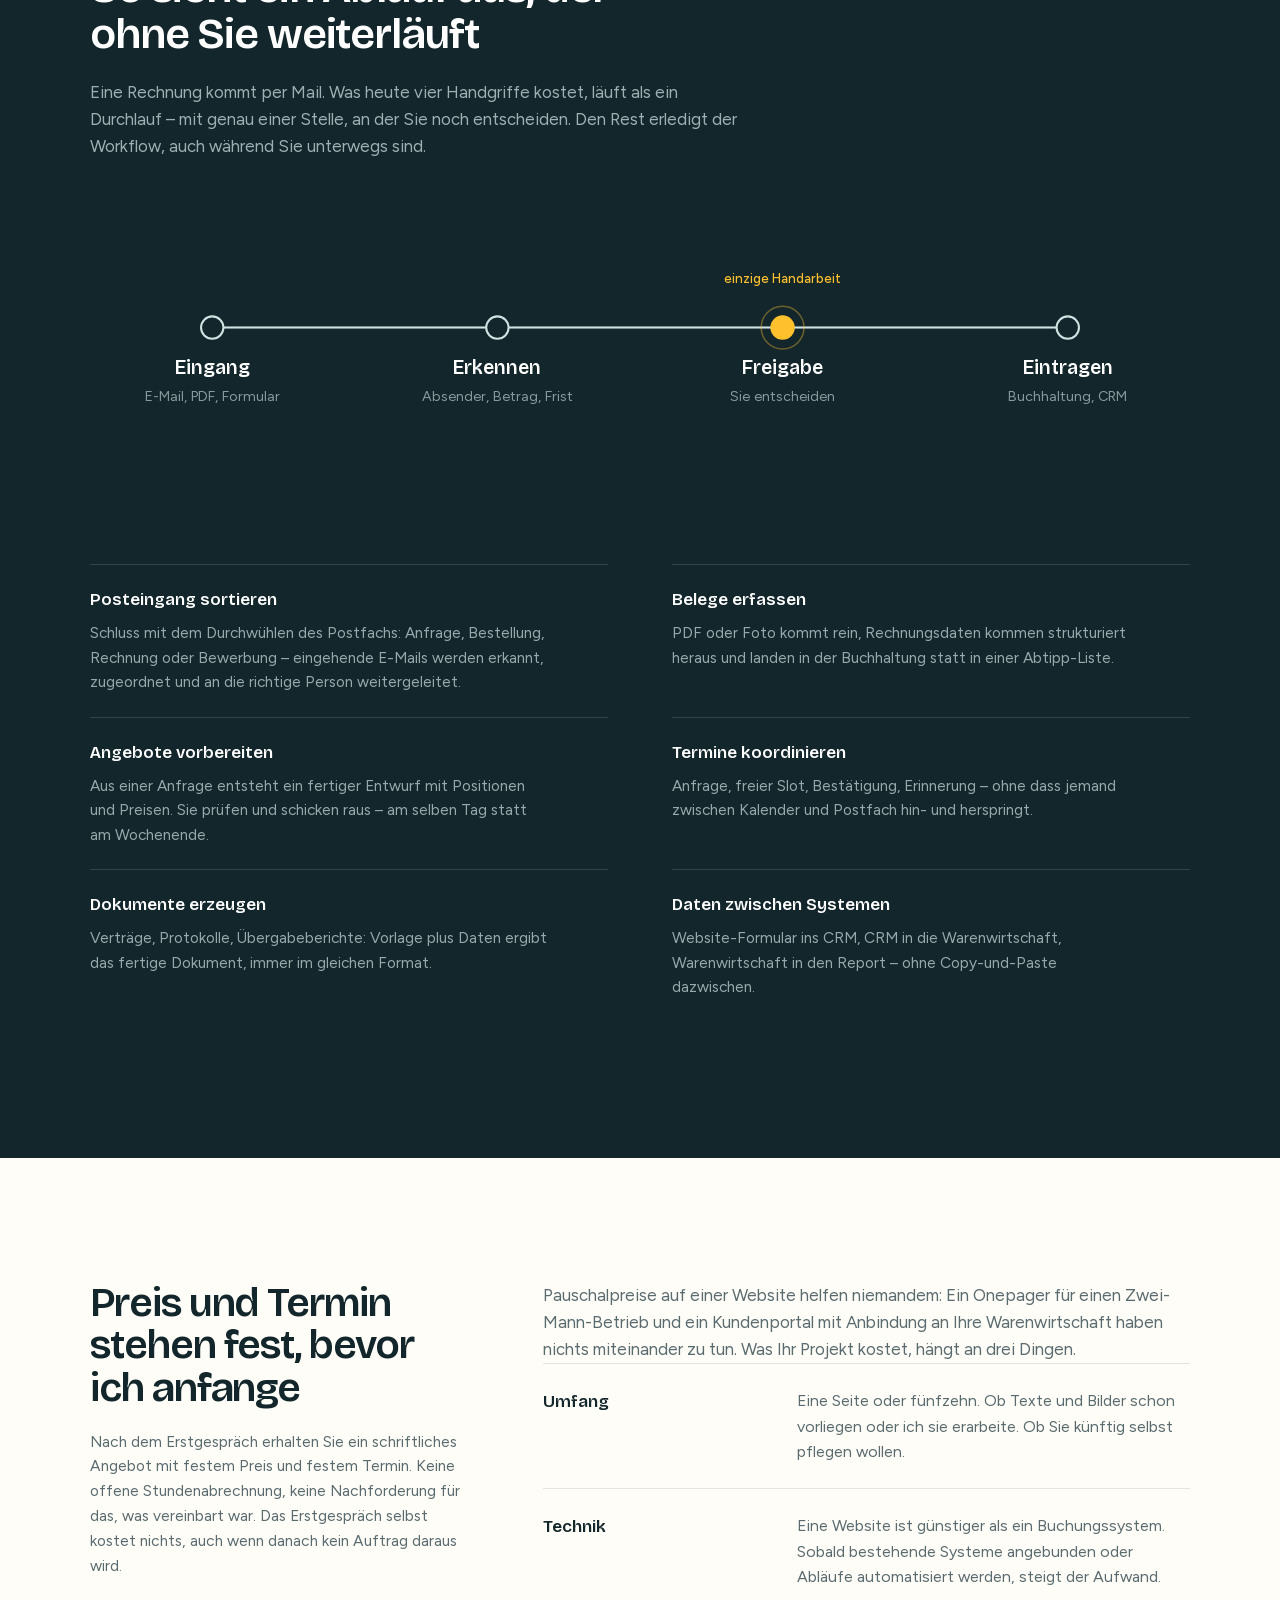
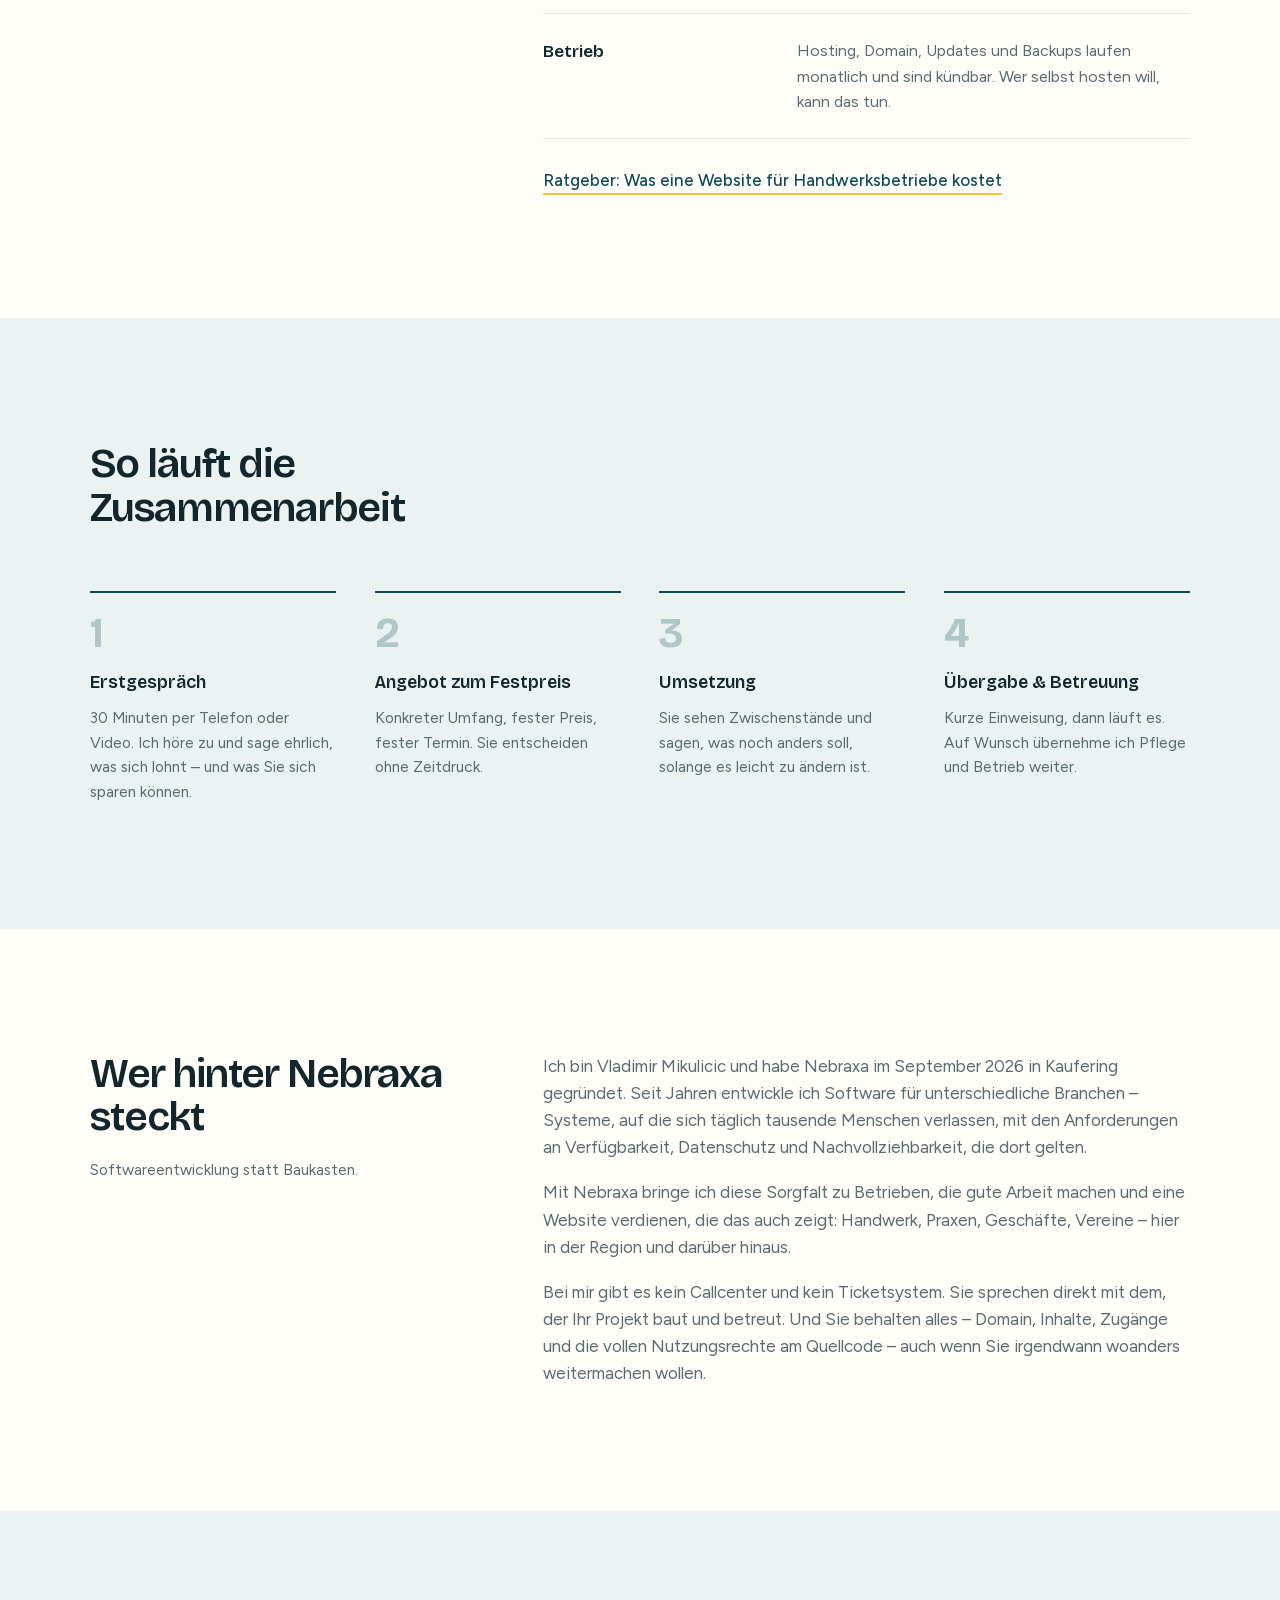
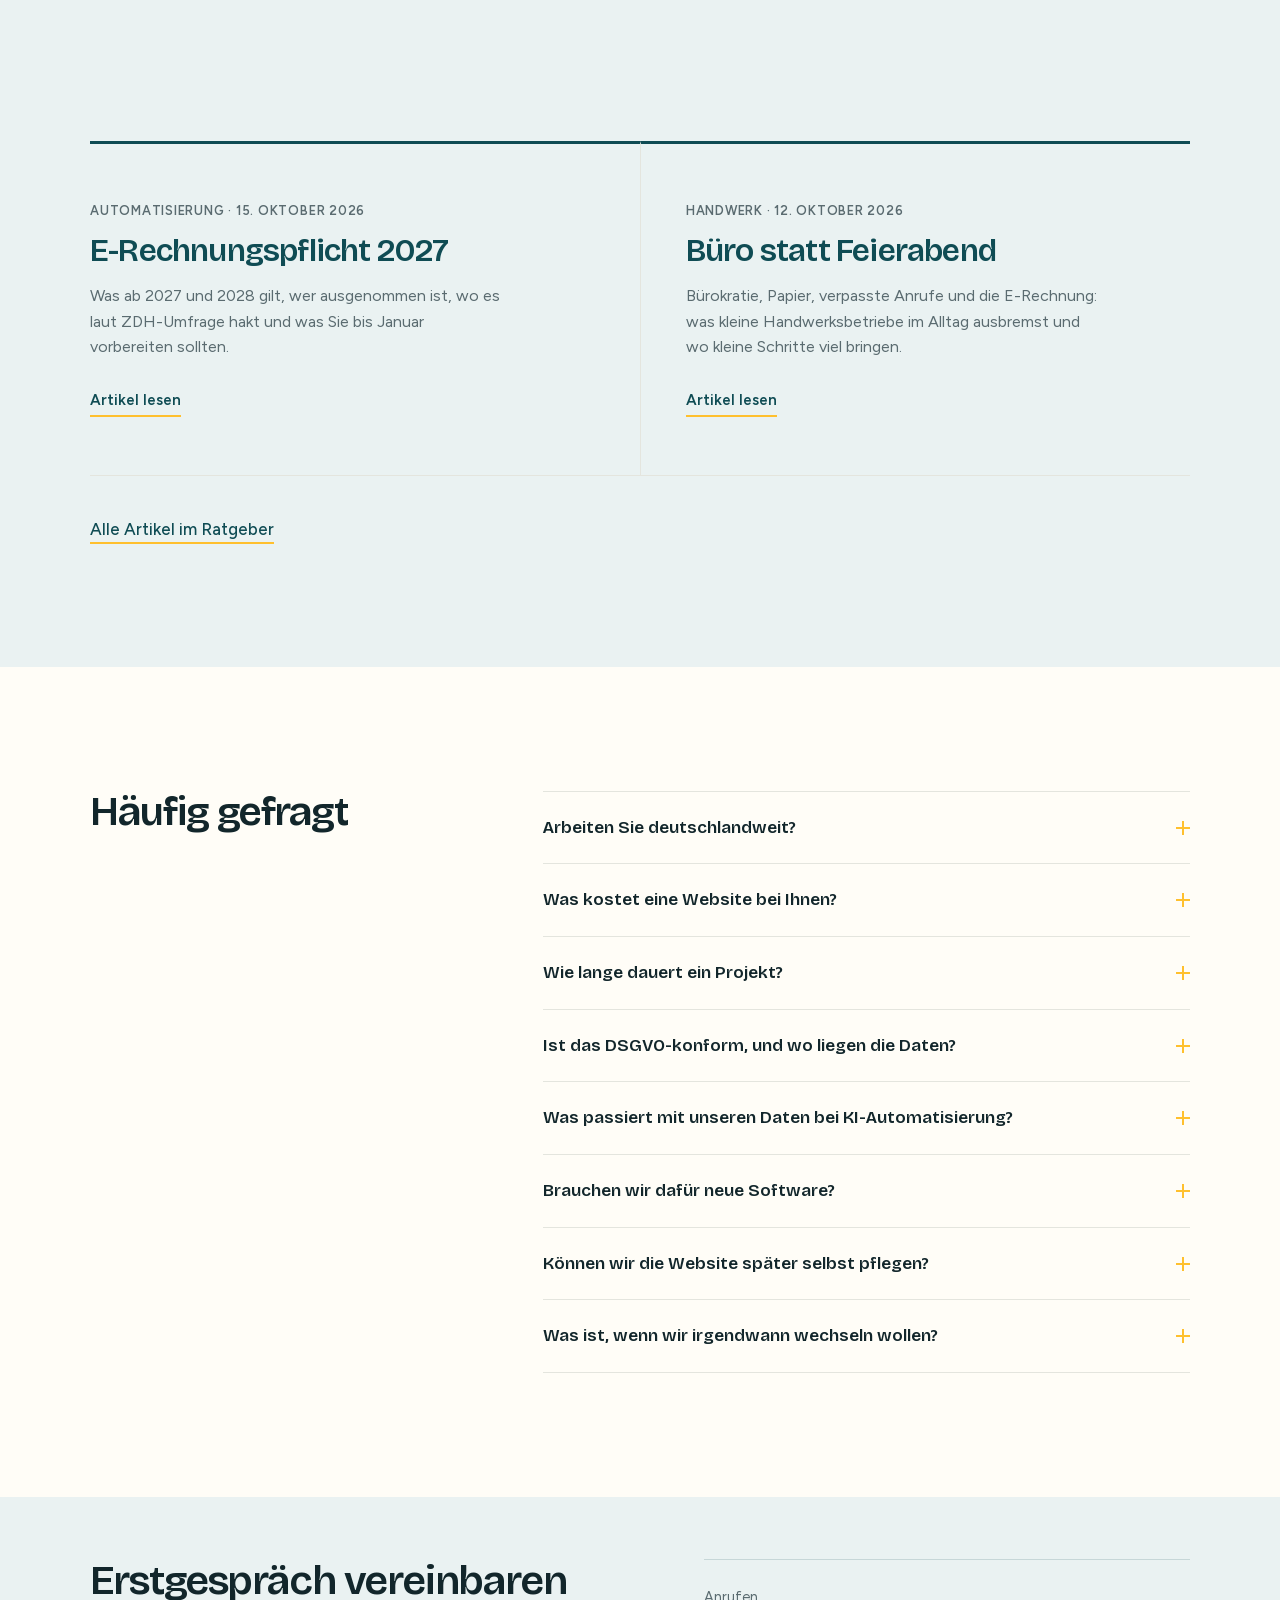
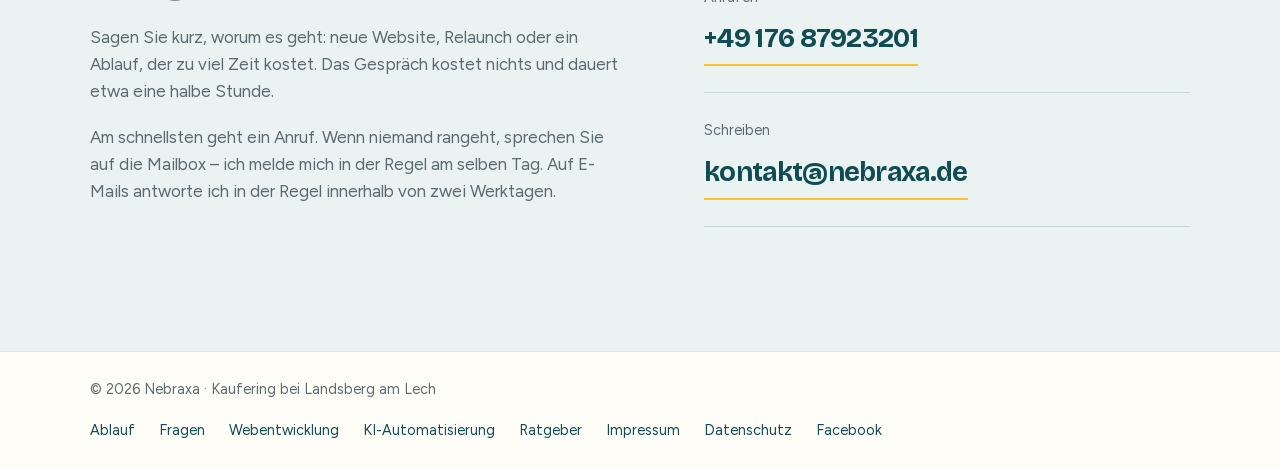
==== commit e5da7e5b: "UPDATE homepage hero to full-width panorama image" ====
--- a/index.html
+++ b/index.html
@@ -169,17 +169,15 @@
 <main id="inhalt">
 
 <section class="opening">
-  <div class="shell opening-grid">
-    <div>
-      <h1>Mehr Feierabend, weniger Papierkram.</h1>
-      <p class="opening-lead">Ich baue Websites, die Ihnen Kunden bringen, und automatisiere die Büroarbeit dahinter – damit Sie wieder das machen, wofür Sie Ihren Betrieb gegründet haben. Ein Ansprechpartner, vom ersten Entwurf bis zum laufenden Betrieb.</p>
-      <div class="opening-act">
-        <a href="#kontakt" class="btn">Kostenloses Erstgespräch</a>
-        <a href="#leistungen" class="lnk">Leistungen ansehen</a>
-      </div>
-    </div>
-    <img class="opening-pic" src="arbeitsplatz-960.webp" srcset="arbeitsplatz-480.webp 480w, arbeitsplatz-960.webp 960w" sizes="(max-width: 1040px) calc(100vw - 2 * clamp(20px, 4vw, 40px)), 420px" width="960" height="1200" alt="" fetchpriority="high">
-  </div>
+  <div class="shell">
+    <h1>Mehr Feierabend, weniger Papierkram.</h1>
+    <p class="opening-lead">Ich baue Websites, die Ihnen Kunden bringen, und automatisiere die Büroarbeit dahinter – damit Sie wieder das machen, wofür Sie Ihren Betrieb gegründet haben. Ein Ansprechpartner, vom ersten Entwurf bis zum laufenden Betrieb.</p>
+    <div class="opening-act">
+      <a href="#kontakt" class="btn">Kostenloses Erstgespräch</a>
+      <a href="#leistungen" class="lnk">Leistungen ansehen</a>
+    </div>
+  </div>
+  <img class="opening-band" src="panorama-1536.webp" srcset="panorama-768.webp 768w, panorama-1536.webp 1536w" sizes="100vw" width="1536" height="1024" alt="">
   <div class="shell">
     <ul class="proof">
       <li><b>Festpreis</b><span>Preis und Termin stehen im Angebot, bevor ich anfange</span></li>
--- a/styles.css
+++ b/styles.css
@@ -275,18 +275,15 @@
 
 /* ---------- Auftakt ---------- */
 .opening{padding:clamp(60px,9vw,104px) 0 clamp(56px,7vw,84px);}
-.opening-grid{
-  display:grid;
-  grid-template-columns:minmax(0,1fr) 420px;
-  gap:clamp(40px,5vw,72px);
-  align-items:center;
-}
-.opening-pic{
+.opening-band{
+  display:block;
   width:100%;
   height:auto;
-  aspect-ratio:4/5;
+  aspect-ratio:21/9;
+  max-height:680px;
   object-fit:cover;
-  border-radius:16px;
+  object-position:50% 42%;
+  margin-top:clamp(48px,7vw,80px);
 }
 .opening h1{
   font-size:clamp(2.4rem,5.4vw,4.1rem);
@@ -828,8 +825,6 @@
 }
 
 @media (max-width: 1040px){
-  .opening-grid{grid-template-columns:1fr;}
-  .opening-pic{aspect-ratio:16/10;object-position:50% 55%;max-width:720px;}
   .proof{grid-template-columns:1fr 1fr;}
   .proof li:nth-child(3){padding-left:0;border-left:none;}
   .dark-rows{grid-template-columns:1fr;}
@@ -864,6 +859,7 @@
   .mark{gap:10px;}
   .mark > svg{width:28px;height:28px;}
   .wordmark{height:21px;}
+  .opening-band{aspect-ratio:16/9;object-position:60% 25%;}
   .proof{grid-template-columns:1fr;}
   .proof li + li{padding-left:0;border-left:none;}
   .foot{flex-direction:column;align-items:flex-start;gap:12px;}
@@ -895,12 +891,12 @@
   .opening h1,
   .opening-lead,
   .opening-act,
-  .opening-pic,
+  .opening-band,
   .proof li{
     animation:rise-in 0.7s cubic-bezier(.16,.68,.3,1) both;
   }
   .opening h1{animation-delay:0.06s;}
-  .opening-pic{animation-delay:0.16s;}
+  .opening-band{animation-delay:0.48s;}
   .opening-lead{animation-delay:0.24s;}
   .opening-act{animation-delay:0.40s;}
   .proof li:nth-child(1){animation-delay:0.56s;}
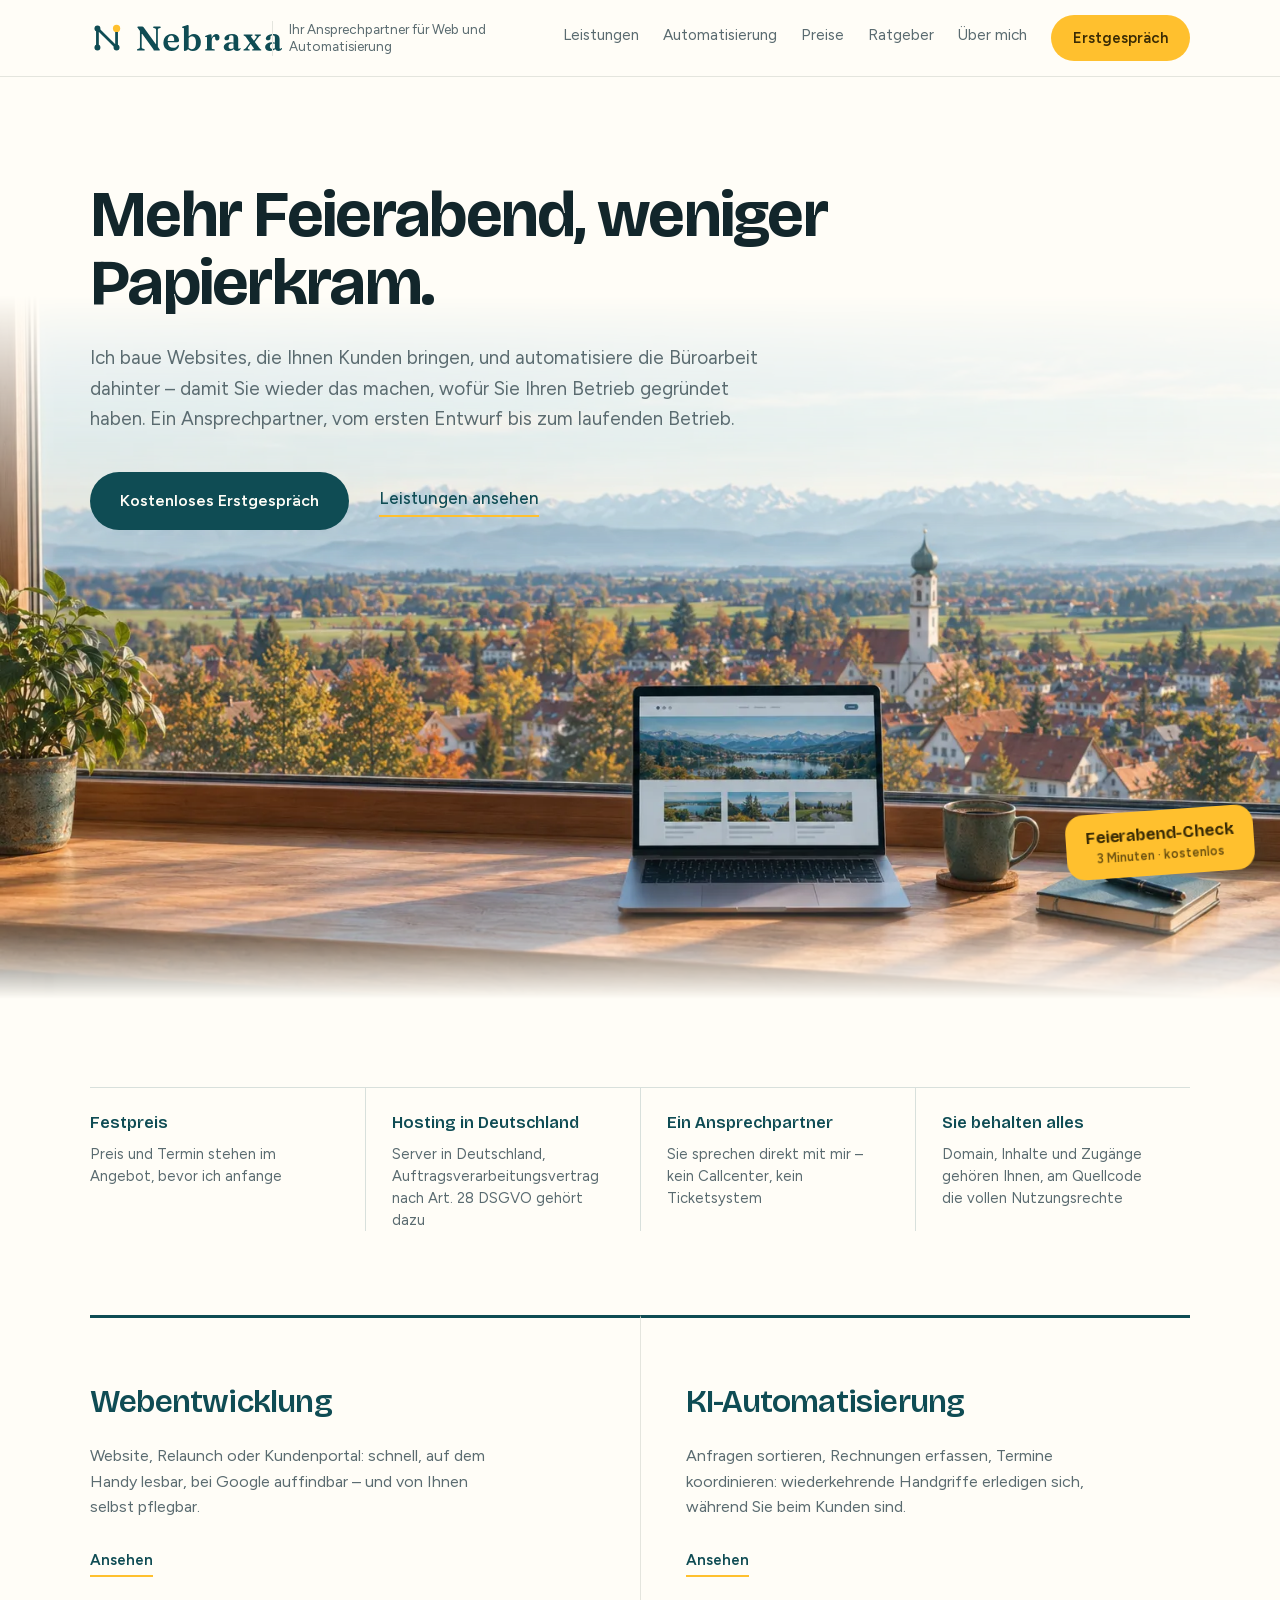
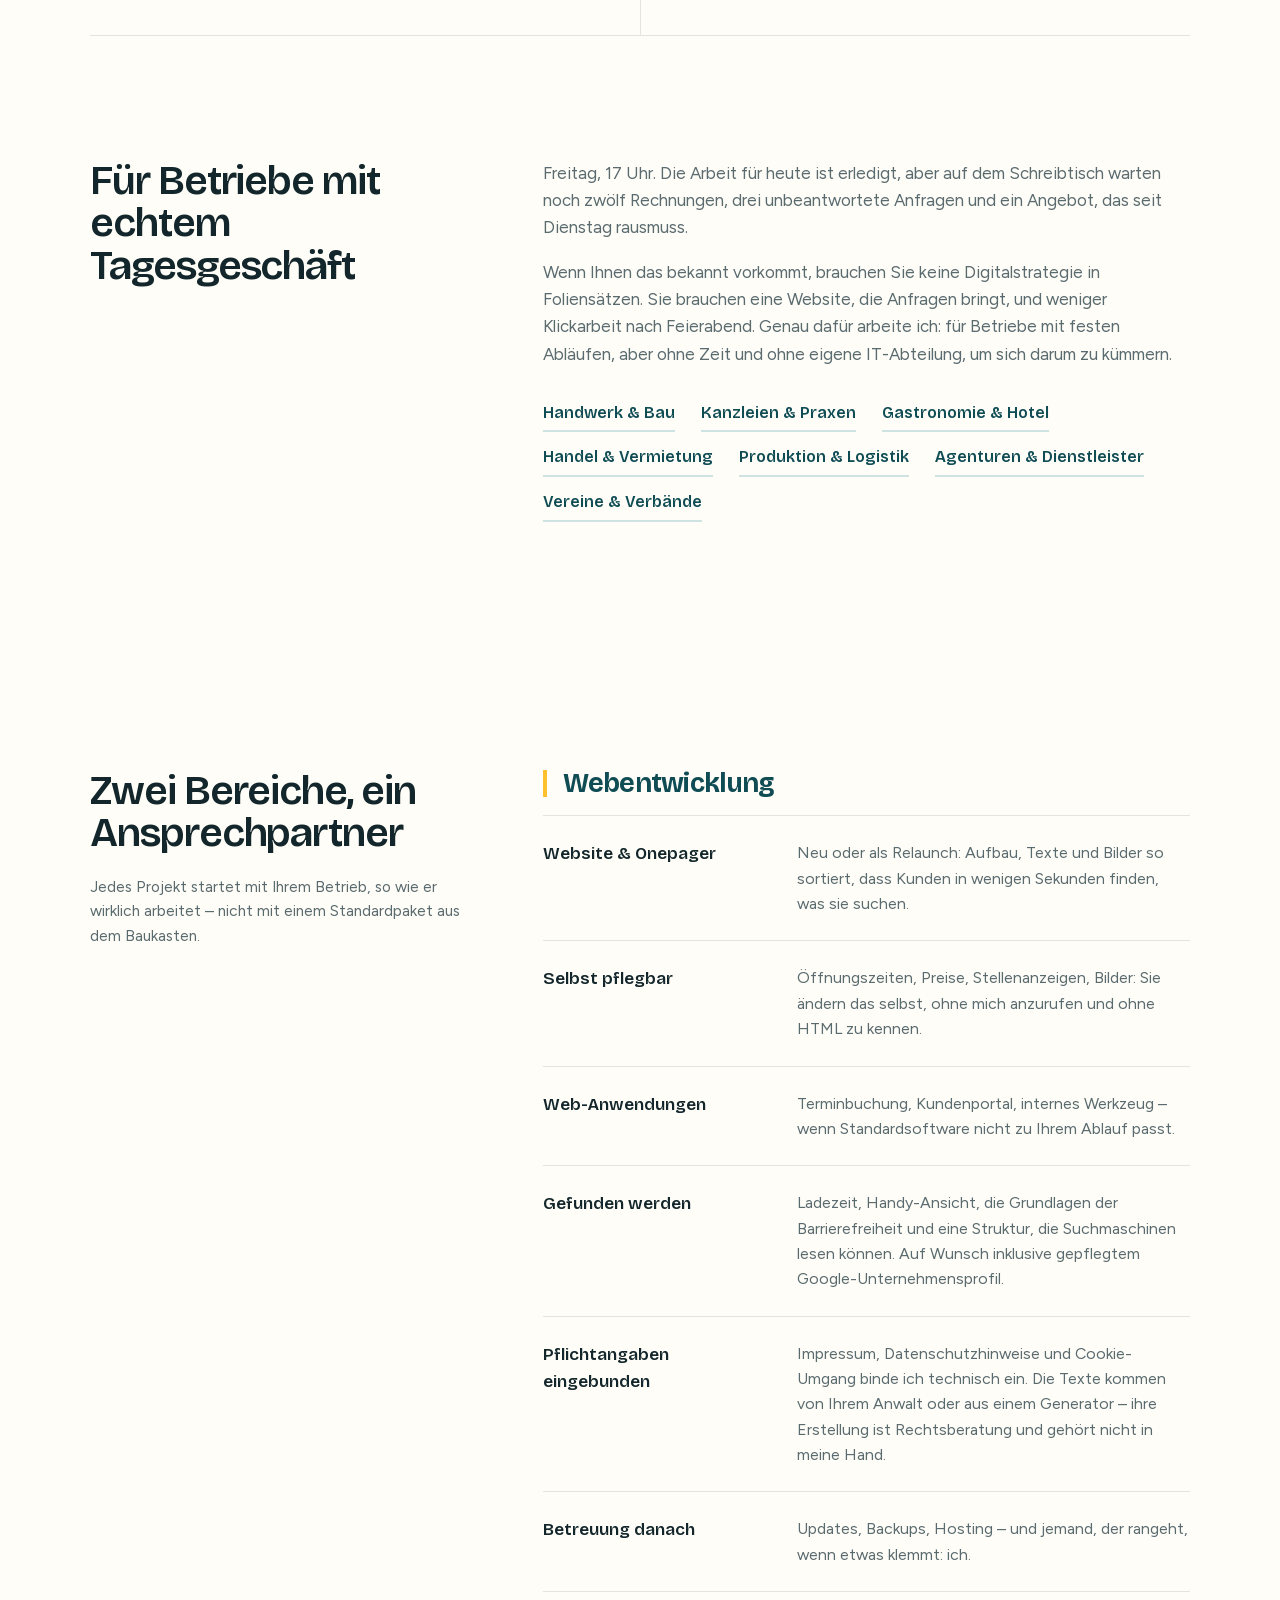
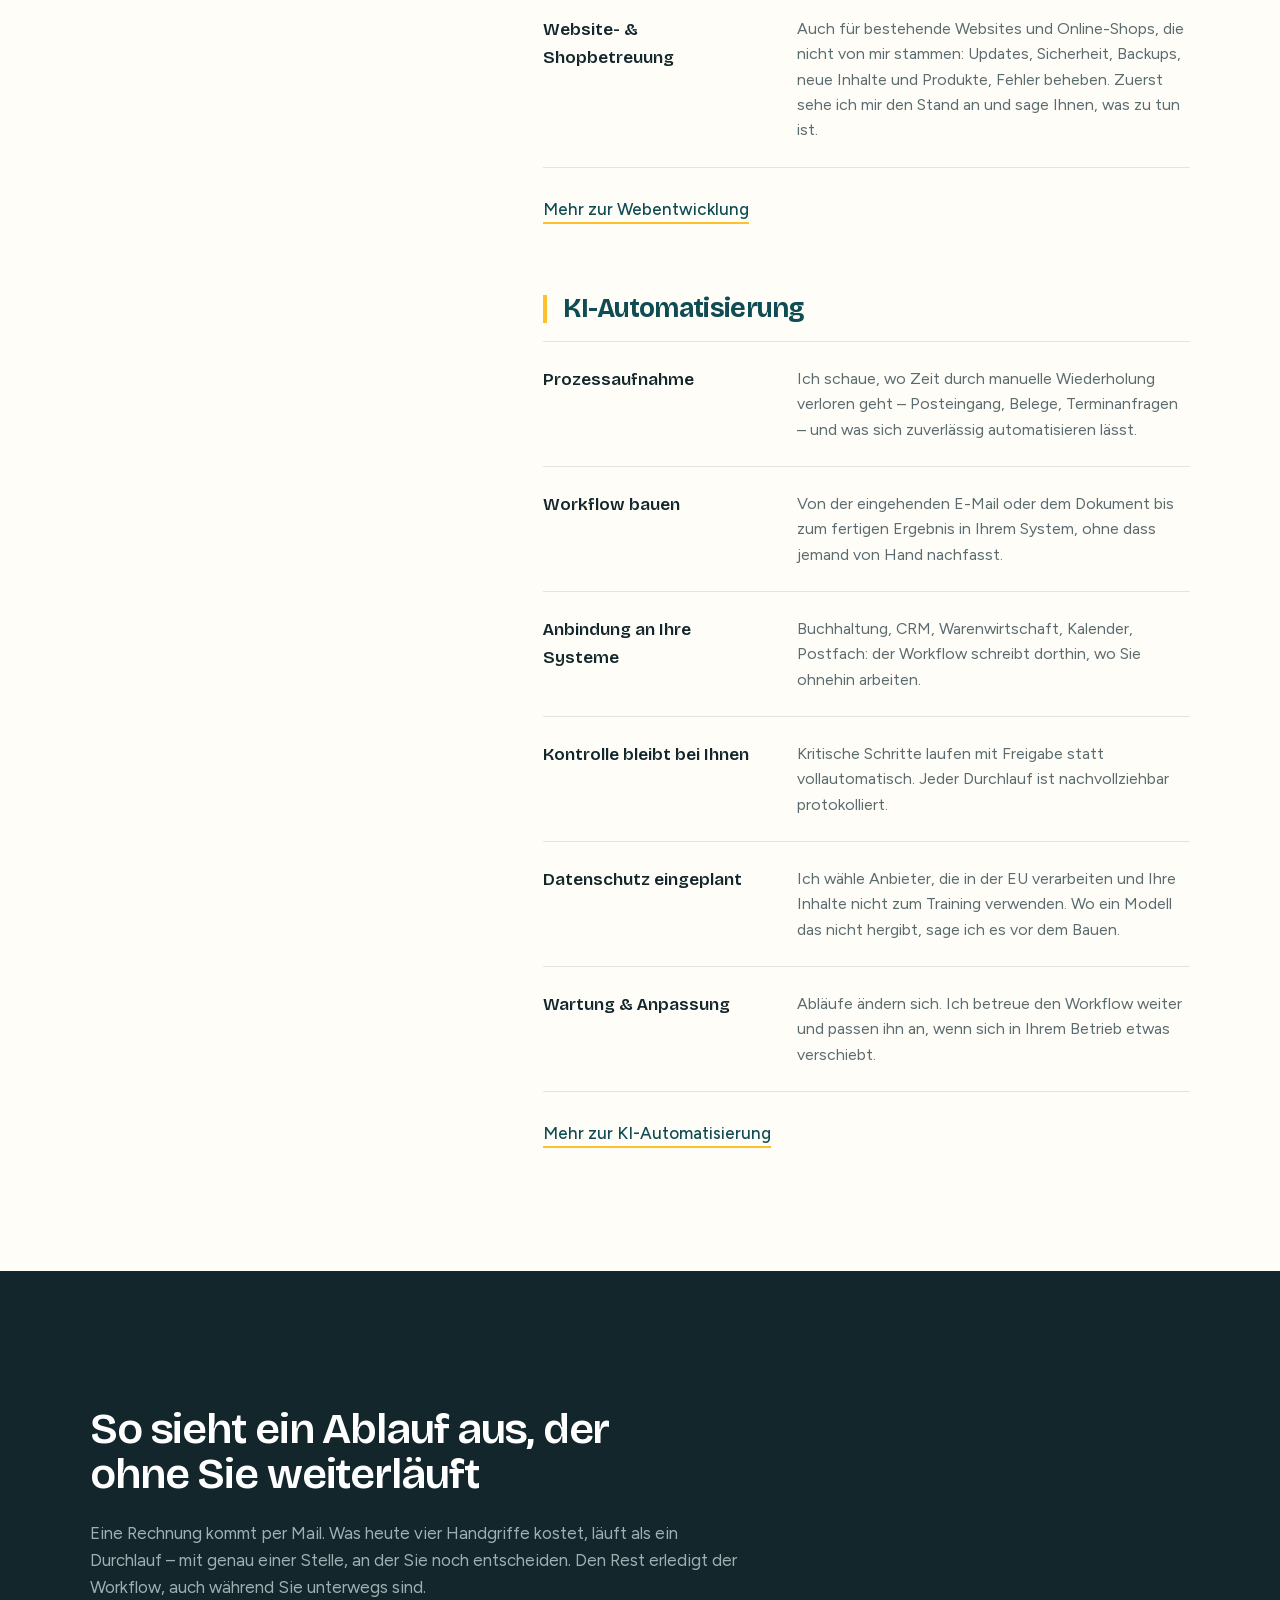
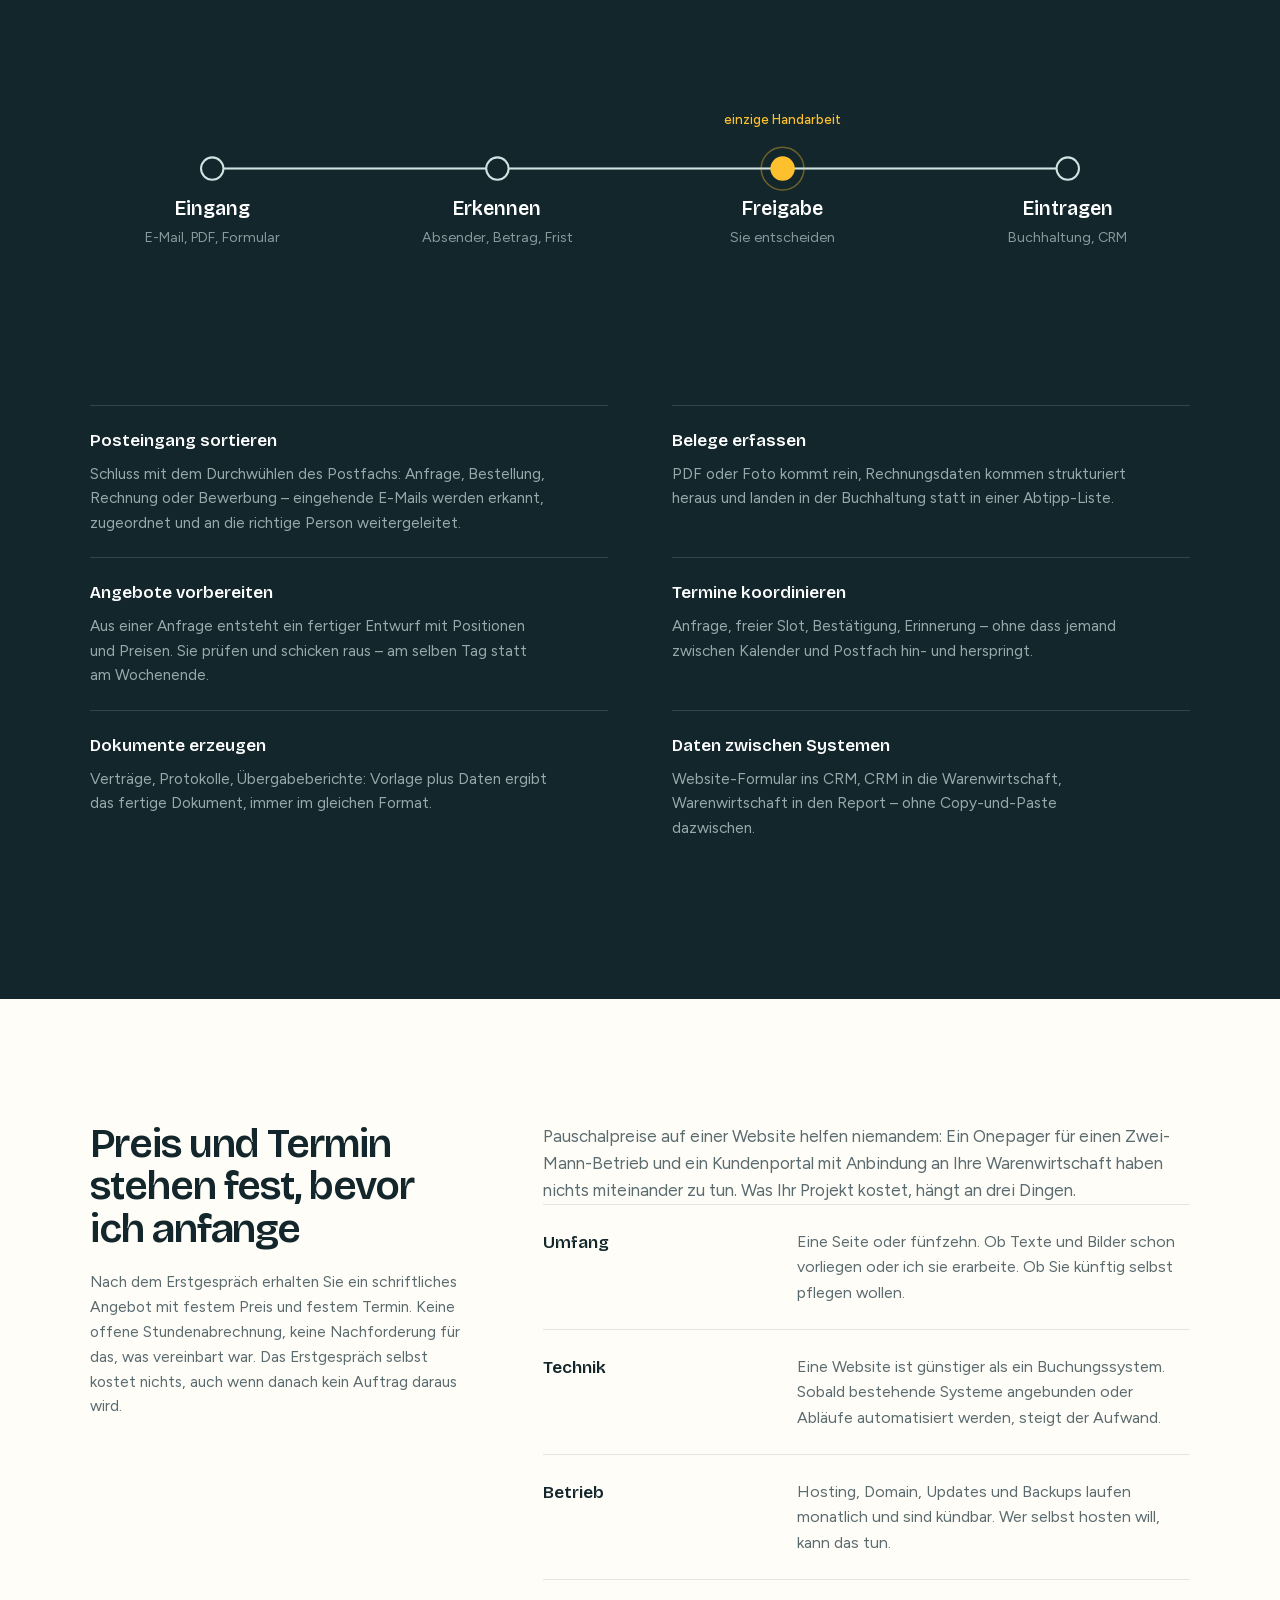
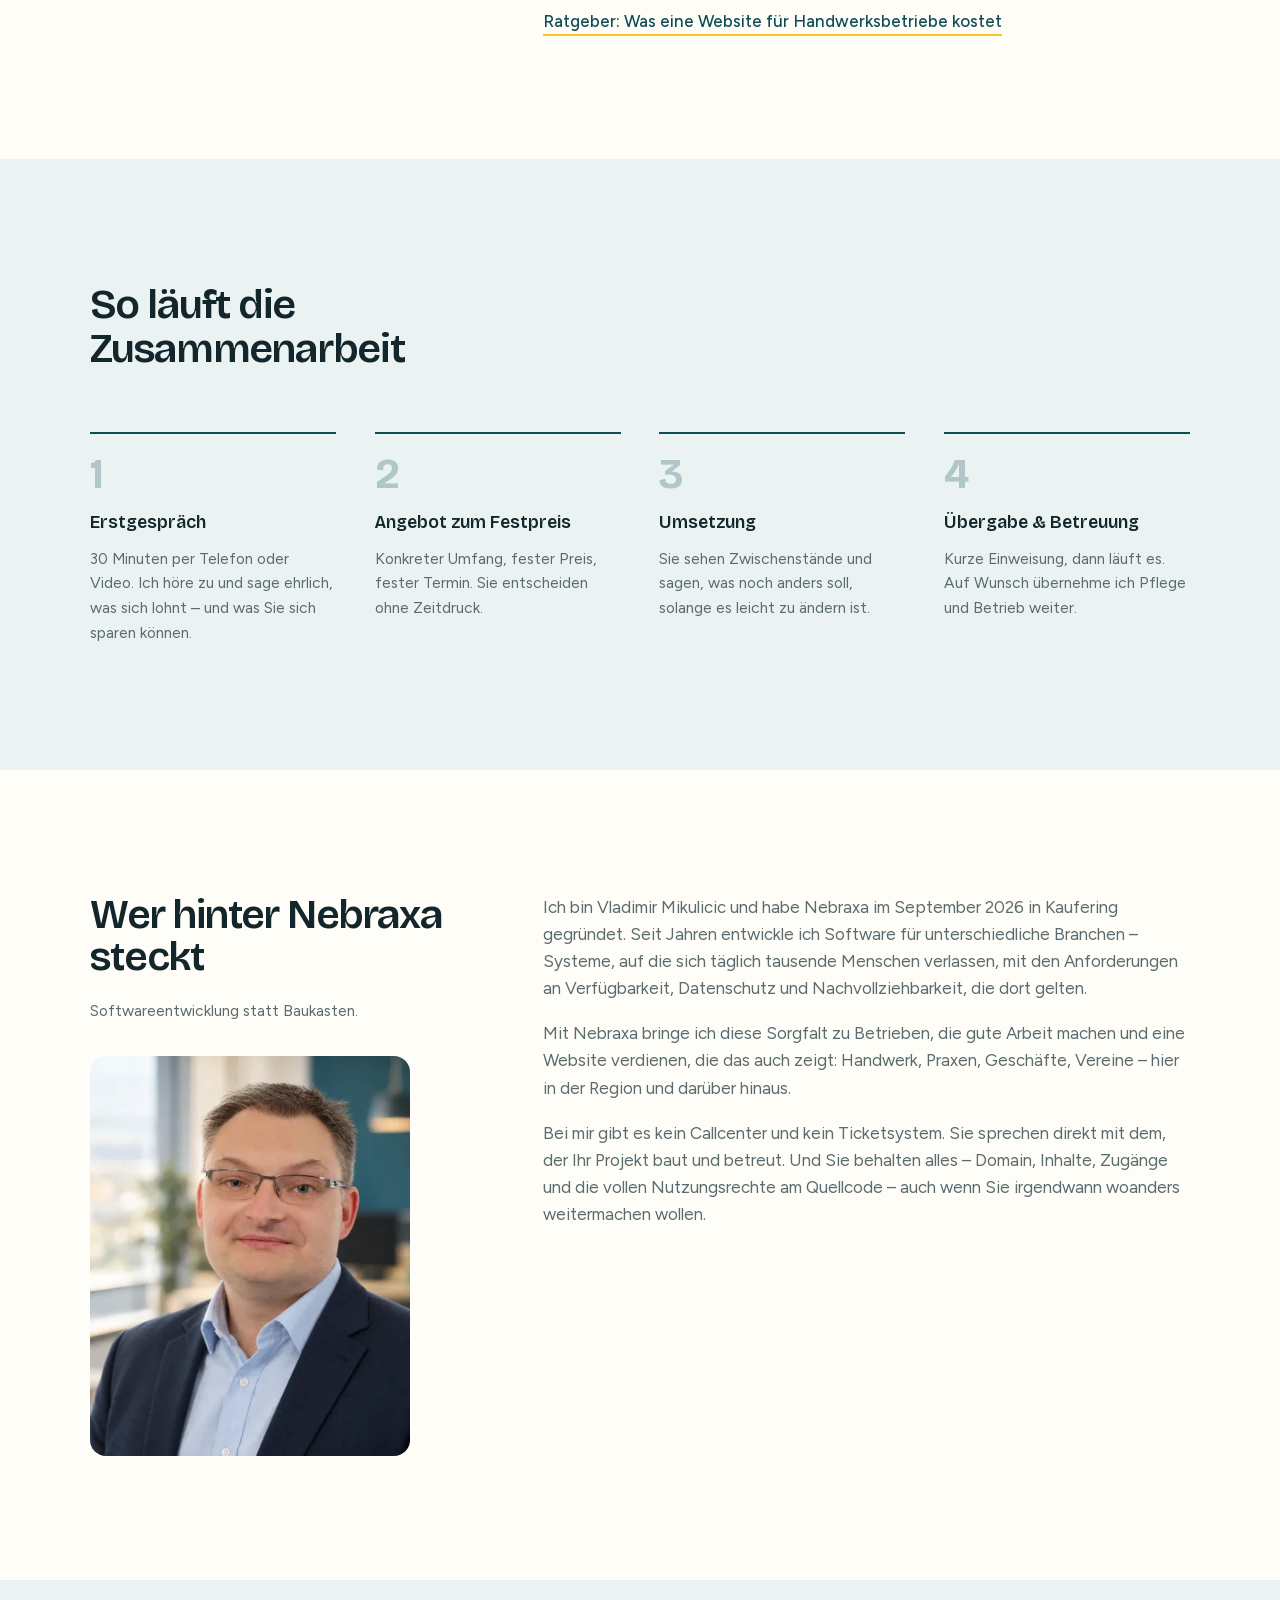
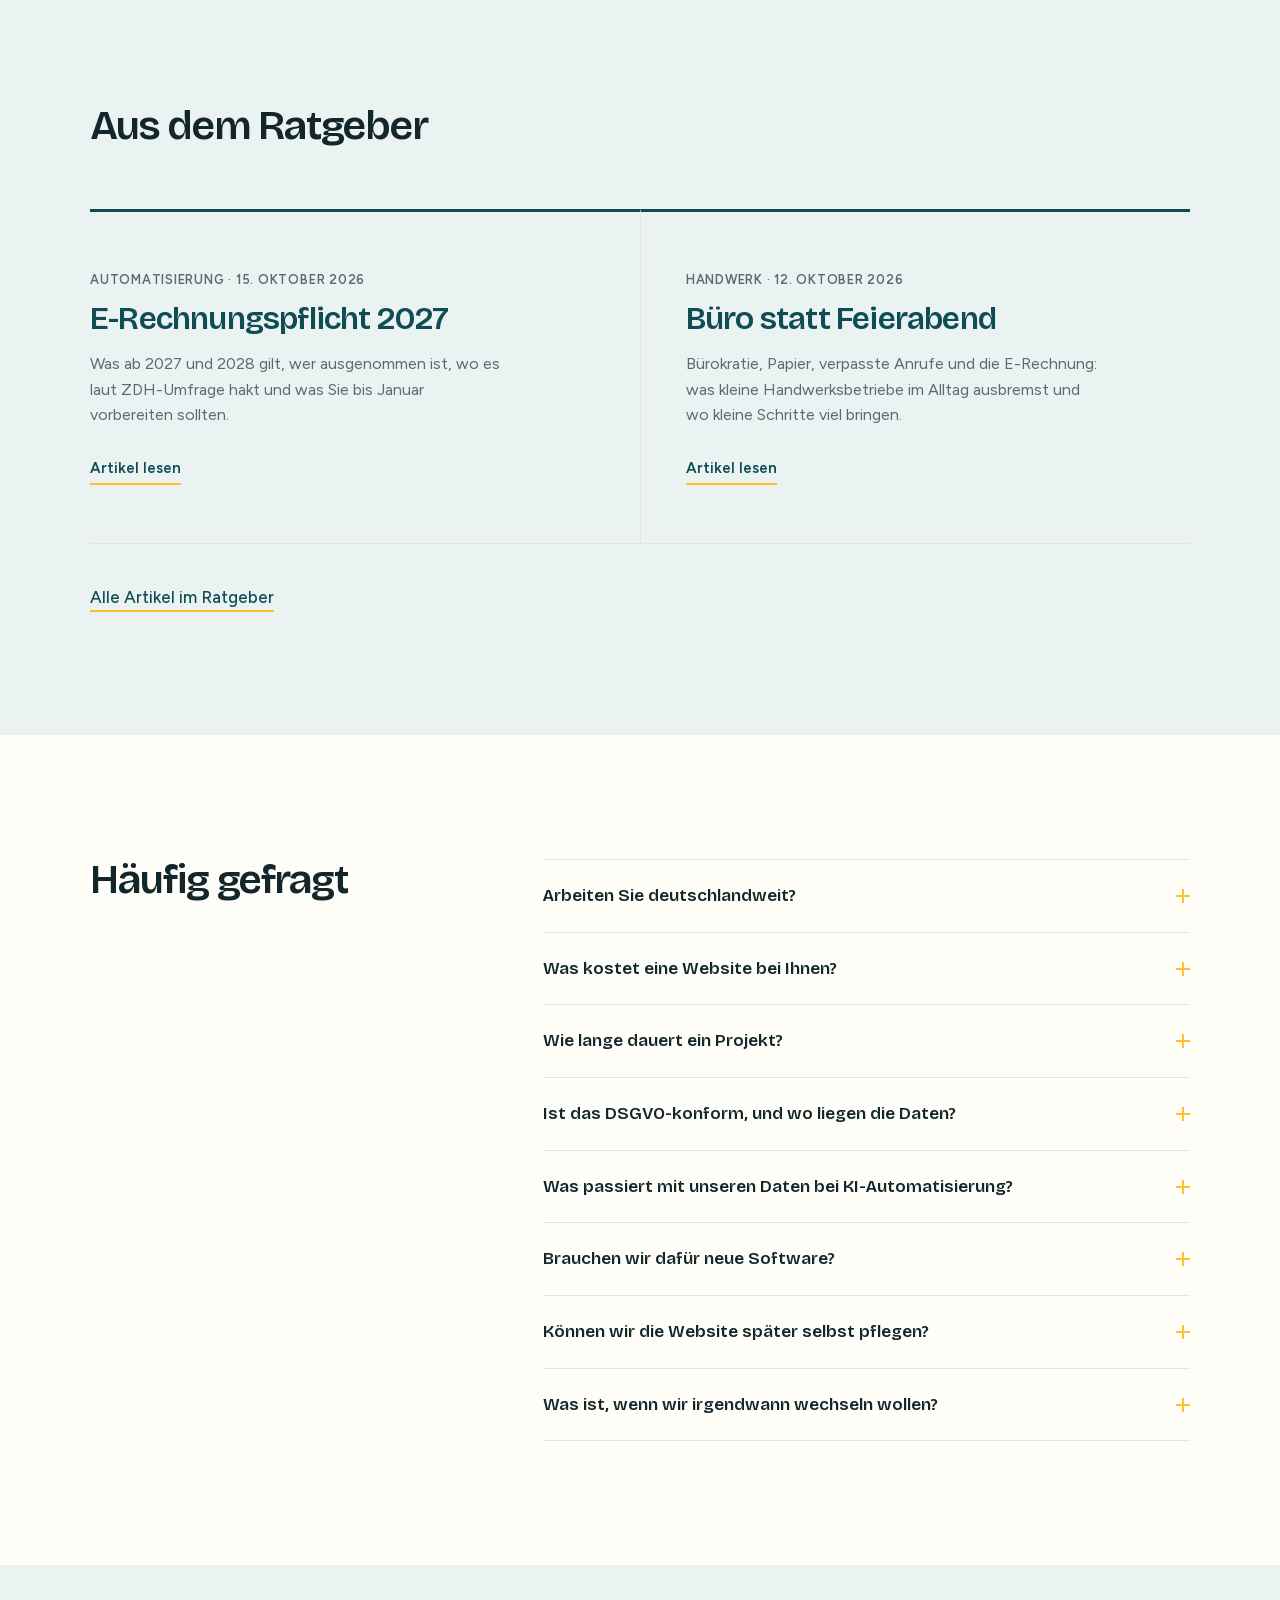
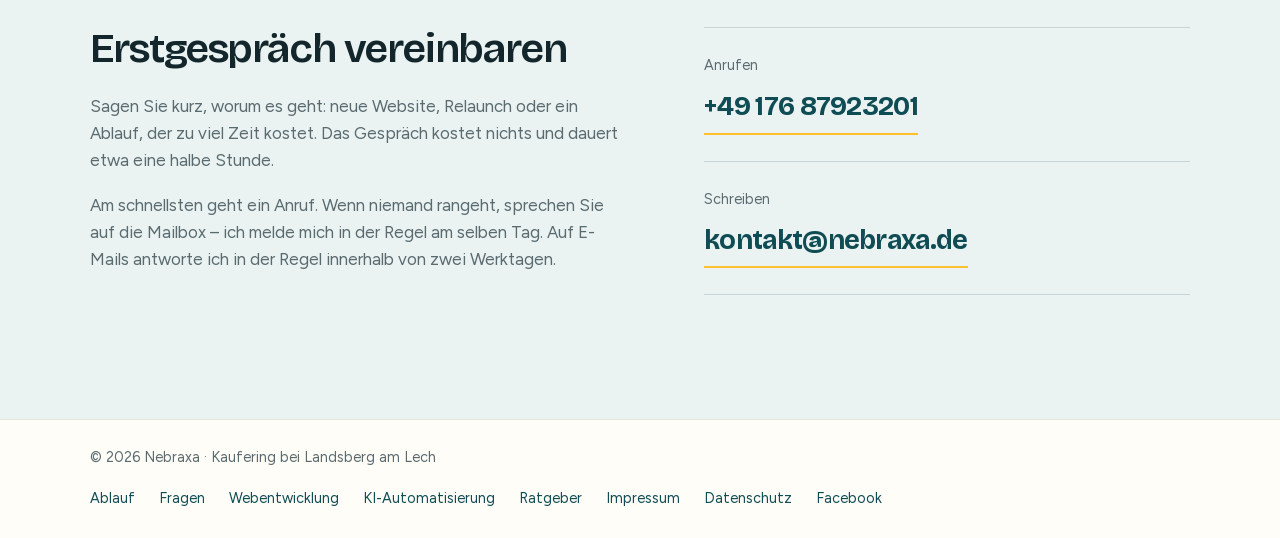
==== commit bef2861a: "ADD portrait photo to about section" ====
--- a/index.html
+++ b/index.html
@@ -96,7 +96,8 @@
   },
   "founder": {
     "@type": "Person",
-    "name": "Vladimir Mikulicic"
+    "name": "Vladimir Mikulicic",
+    "image": "https://nebraxa.de/vladimir-800.webp"
   },
   "openingHoursSpecification": {
     "@type": "OpeningHoursSpecification",
@@ -425,6 +426,7 @@
     <div class="rail-head">
       <h2>Wer hinter Nebraxa steckt</h2>
       <p class="rail-note">Softwareentwicklung statt Baukasten.</p>
+      <img class="portrait" src="vladimir-400.webp" srcset="vladimir-400.webp 400w, vladimir-800.webp 800w" sizes="(max-width:900px) 280px, 320px" width="400" height="500" loading="lazy" alt="Vladimir Mikulicic, Gründer von Nebraxa">
     </div>
     <div class="rail-body">
       <p class="lead">Ich bin Vladimir Mikulicic und habe Nebraxa im September 2026 in Kaufering gegründet. Seit Jahren entwickle ich Software für unterschiedliche Branchen – Systeme, auf die sich täglich tausende Menschen verlassen, mit den Anforderungen an Verfügbarkeit, Datenschutz und Nachvollziehbarkeit, die dort gelten.</p>
--- a/styles.css
+++ b/styles.css
@@ -275,15 +275,24 @@
 
 /* ---------- Auftakt ---------- */
 .opening{padding:clamp(60px,9vw,104px) 0 clamp(56px,7vw,84px);}
+.opening > .shell:first-child{position:relative;z-index:1;}
+/* Das Bild rutscht unter den unteren Teil des Auftakts und blendet nach
+   oben und unten in den Seitenhintergrund aus. Der Himmel liegt dort, wo die
+   Buttons stehen, deshalb bleibt der Text lesbar. Unter der Tischkante
+   ist das Motiv dunkel und schimmert im Verlauf grau durch, deshalb
+   schneidet object-position die unteren 180 von 1024 Bildpixeln immer ab
+   (11.7vw bei Bildbreite = Viewportbreite). */
 .opening-band{
   display:block;
   width:100%;
   height:auto;
-  aspect-ratio:21/9;
-  max-height:680px;
+  aspect-ratio:1536/845;
+  max-height:900px;
   object-fit:cover;
-  object-position:50% 42%;
-  margin-top:clamp(48px,7vw,80px);
+  object-position:left 0 bottom -11.7vw;
+  margin-top:calc((clamp(120px,16vw,280px) + 30px) * -1);
+  -webkit-mask-image:linear-gradient(to bottom,transparent 0%,#000 42%,#000 calc(100% - 8vw),rgba(0,0,0,.75) calc(100% - 5vw),rgba(0,0,0,.35) calc(100% - 2.5vw),transparent 100%);
+  mask-image:linear-gradient(to bottom,transparent 0%,#000 42%,#000 calc(100% - 8vw),rgba(0,0,0,.75) calc(100% - 5vw),rgba(0,0,0,.35) calc(100% - 2.5vw),transparent 100%);
 }
 .opening h1{
   font-size:clamp(2.4rem,5.4vw,4.1rem);
@@ -432,6 +441,10 @@
   color:var(--slate);
   font-size:0.97rem;
   max-width:40ch;
+}
+.portrait{
+  display:block;width:100%;max-width:320px;height:auto;
+  margin-top:32px;border-radius:16px;
 }
 
 .tags{
@@ -840,6 +853,7 @@
   .rail{grid-template-columns:1fr;gap:30px;}
   .rail-head{position:static;}
   .rail-note{max-width:60ch;}
+  .portrait{max-width:280px;margin-top:24px;}
   .doors{grid-template-columns:1fr;}
   .doors > .door:nth-child(odd){padding-right:0;}
   .doors > .door:nth-child(even){border-left:none;padding-left:0;}
@@ -859,7 +873,13 @@
   .mark{gap:10px;}
   .mark > svg{width:28px;height:28px;}
   .wordmark{height:21px;}
-  .opening-band{aspect-ratio:16/9;object-position:60% 25%;}
+  .opening-band{
+    aspect-ratio:16/9;
+    object-position:60% 0%;
+    margin-top:-40px;
+    -webkit-mask-image:linear-gradient(to bottom,transparent 0%,#000 30%,#000 85%,transparent 100%);
+    mask-image:linear-gradient(to bottom,transparent 0%,#000 30%,#000 85%,transparent 100%);
+  }
   .proof{grid-template-columns:1fr;}
   .proof li + li{padding-left:0;border-left:none;}
   .foot{flex-direction:column;align-items:flex-start;gap:12px;}
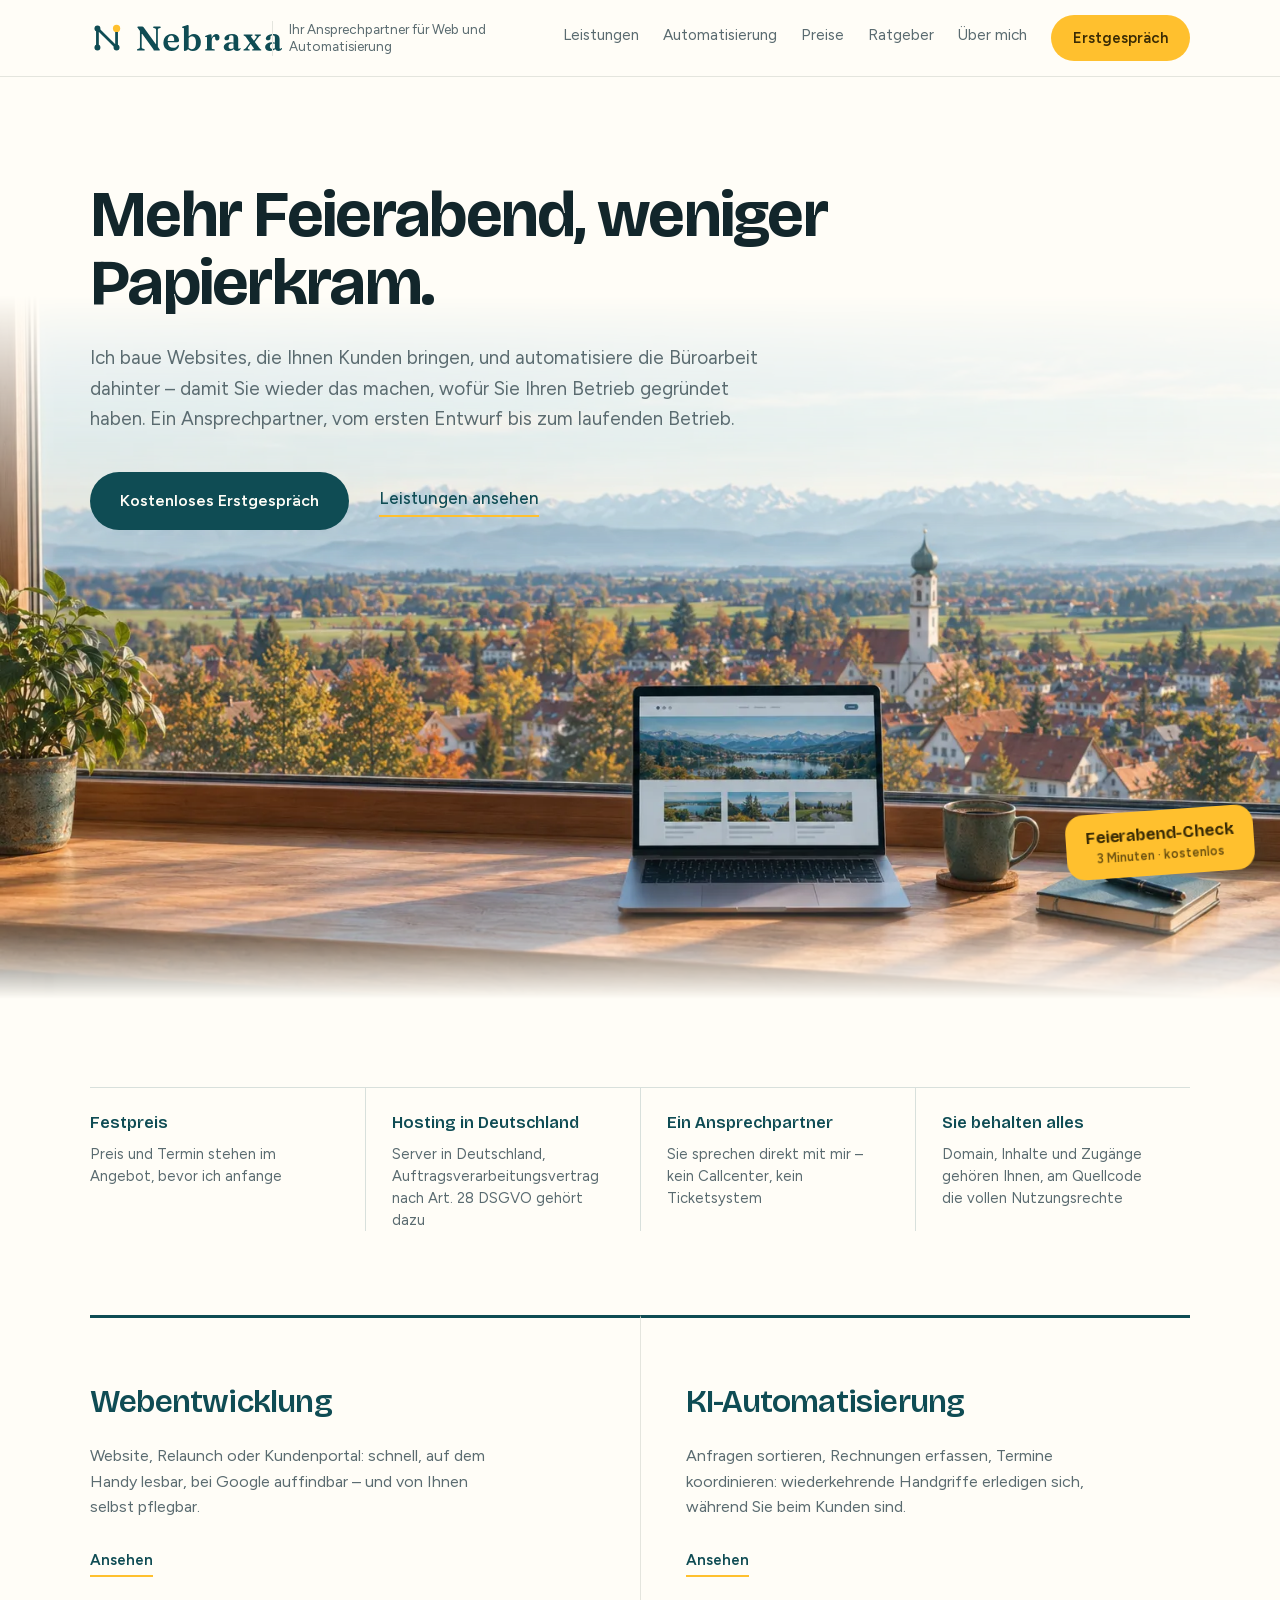
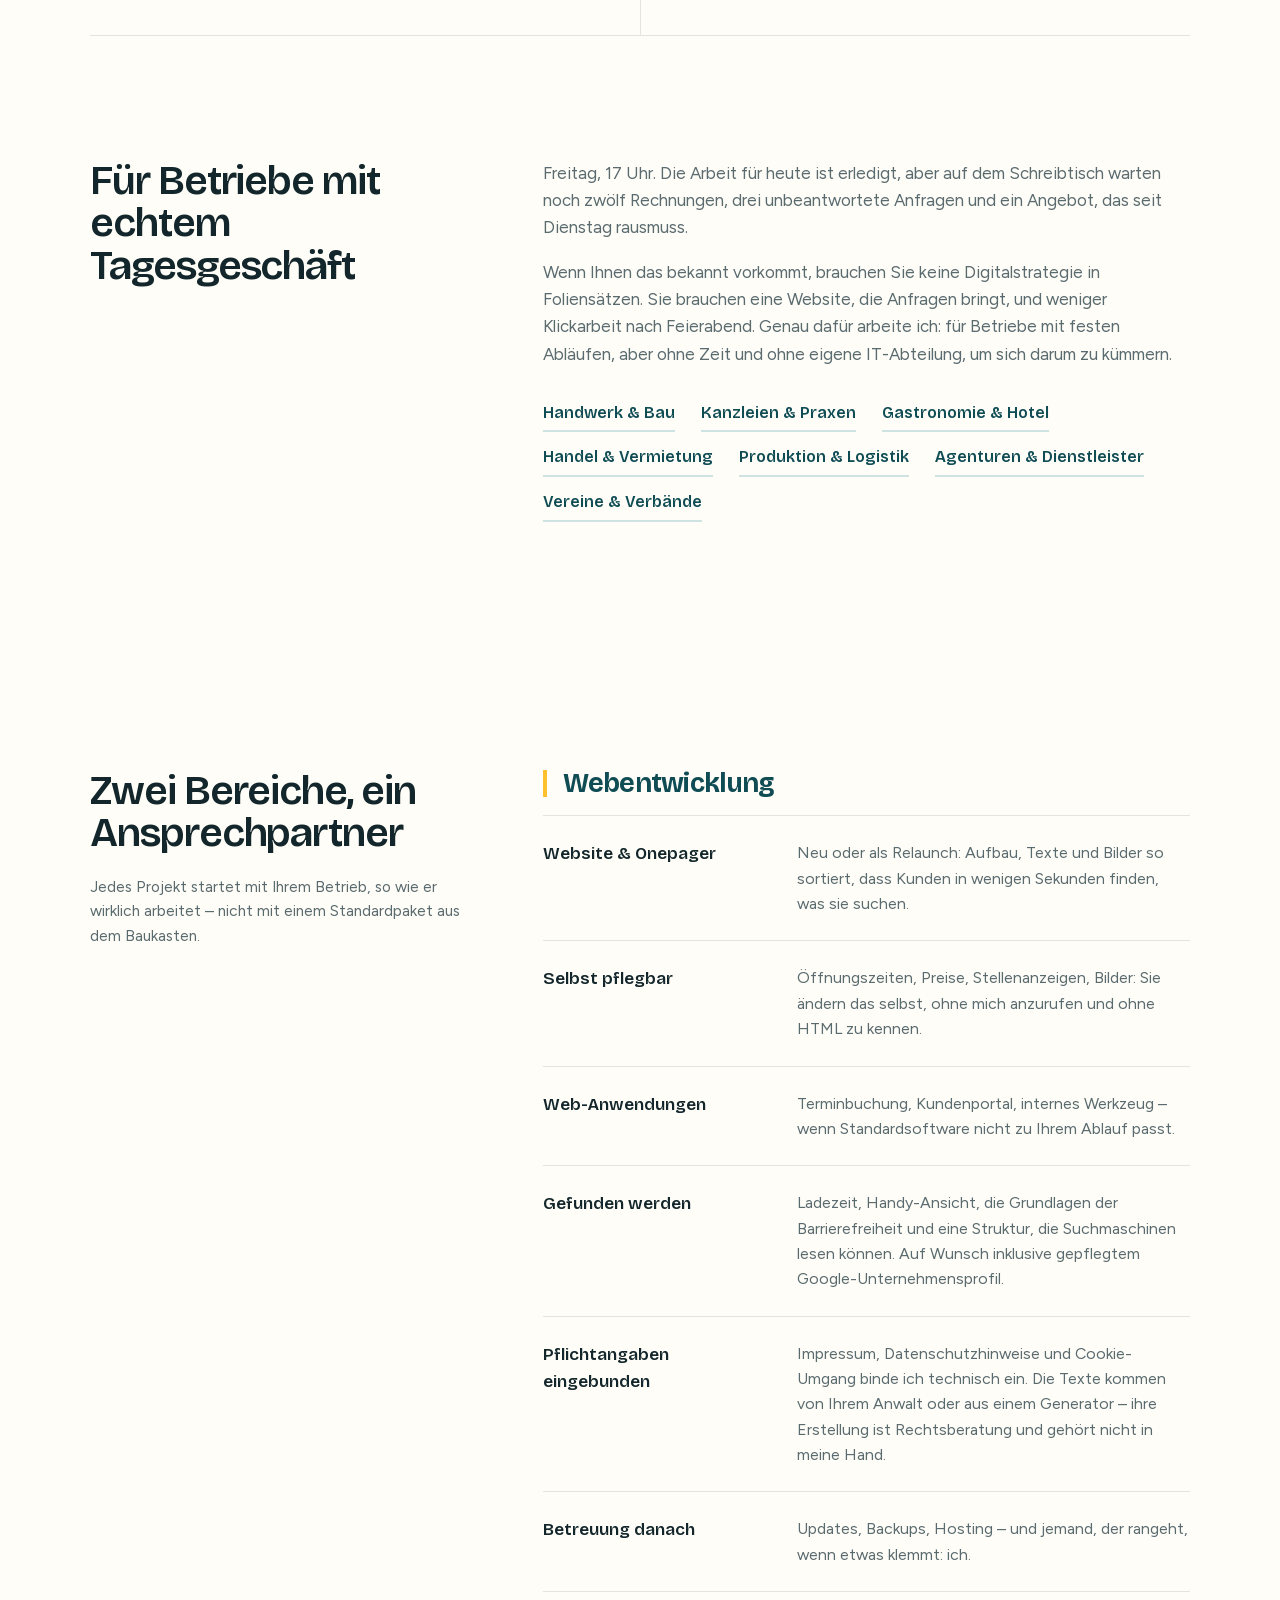
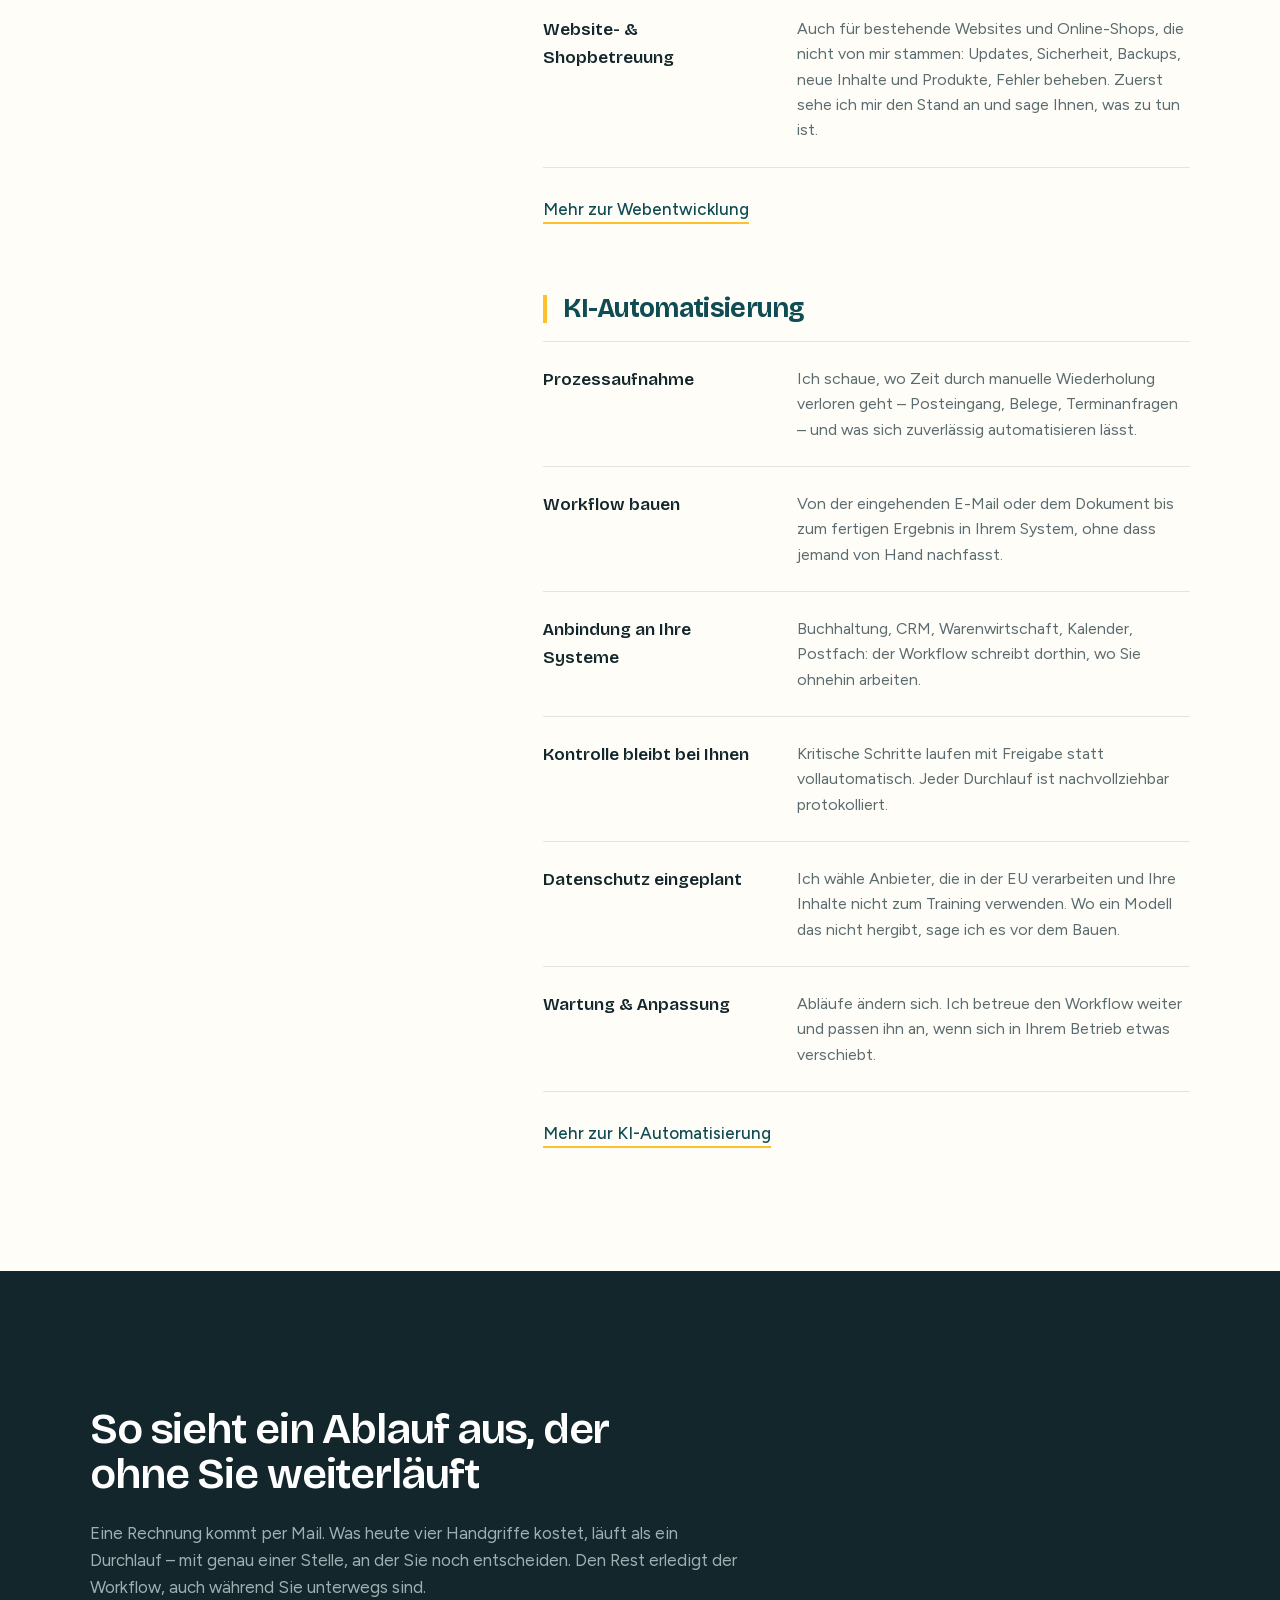
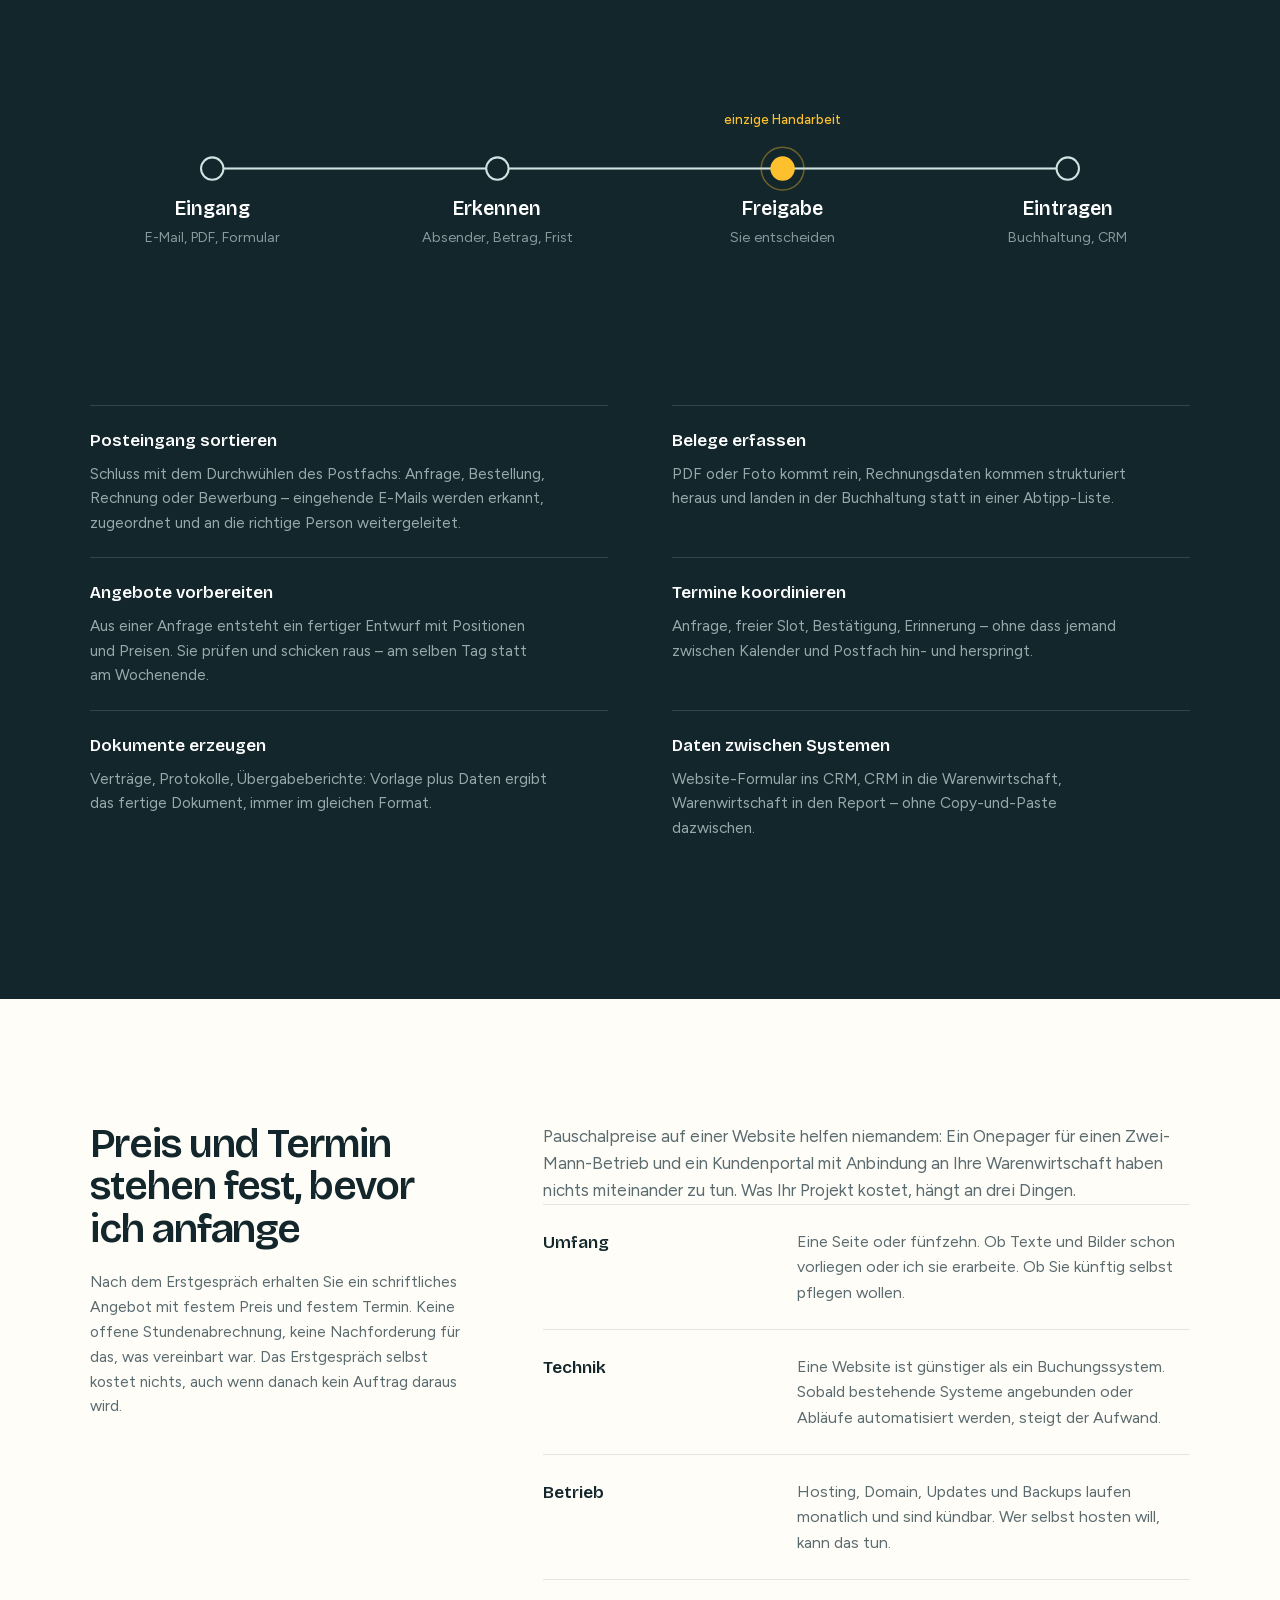
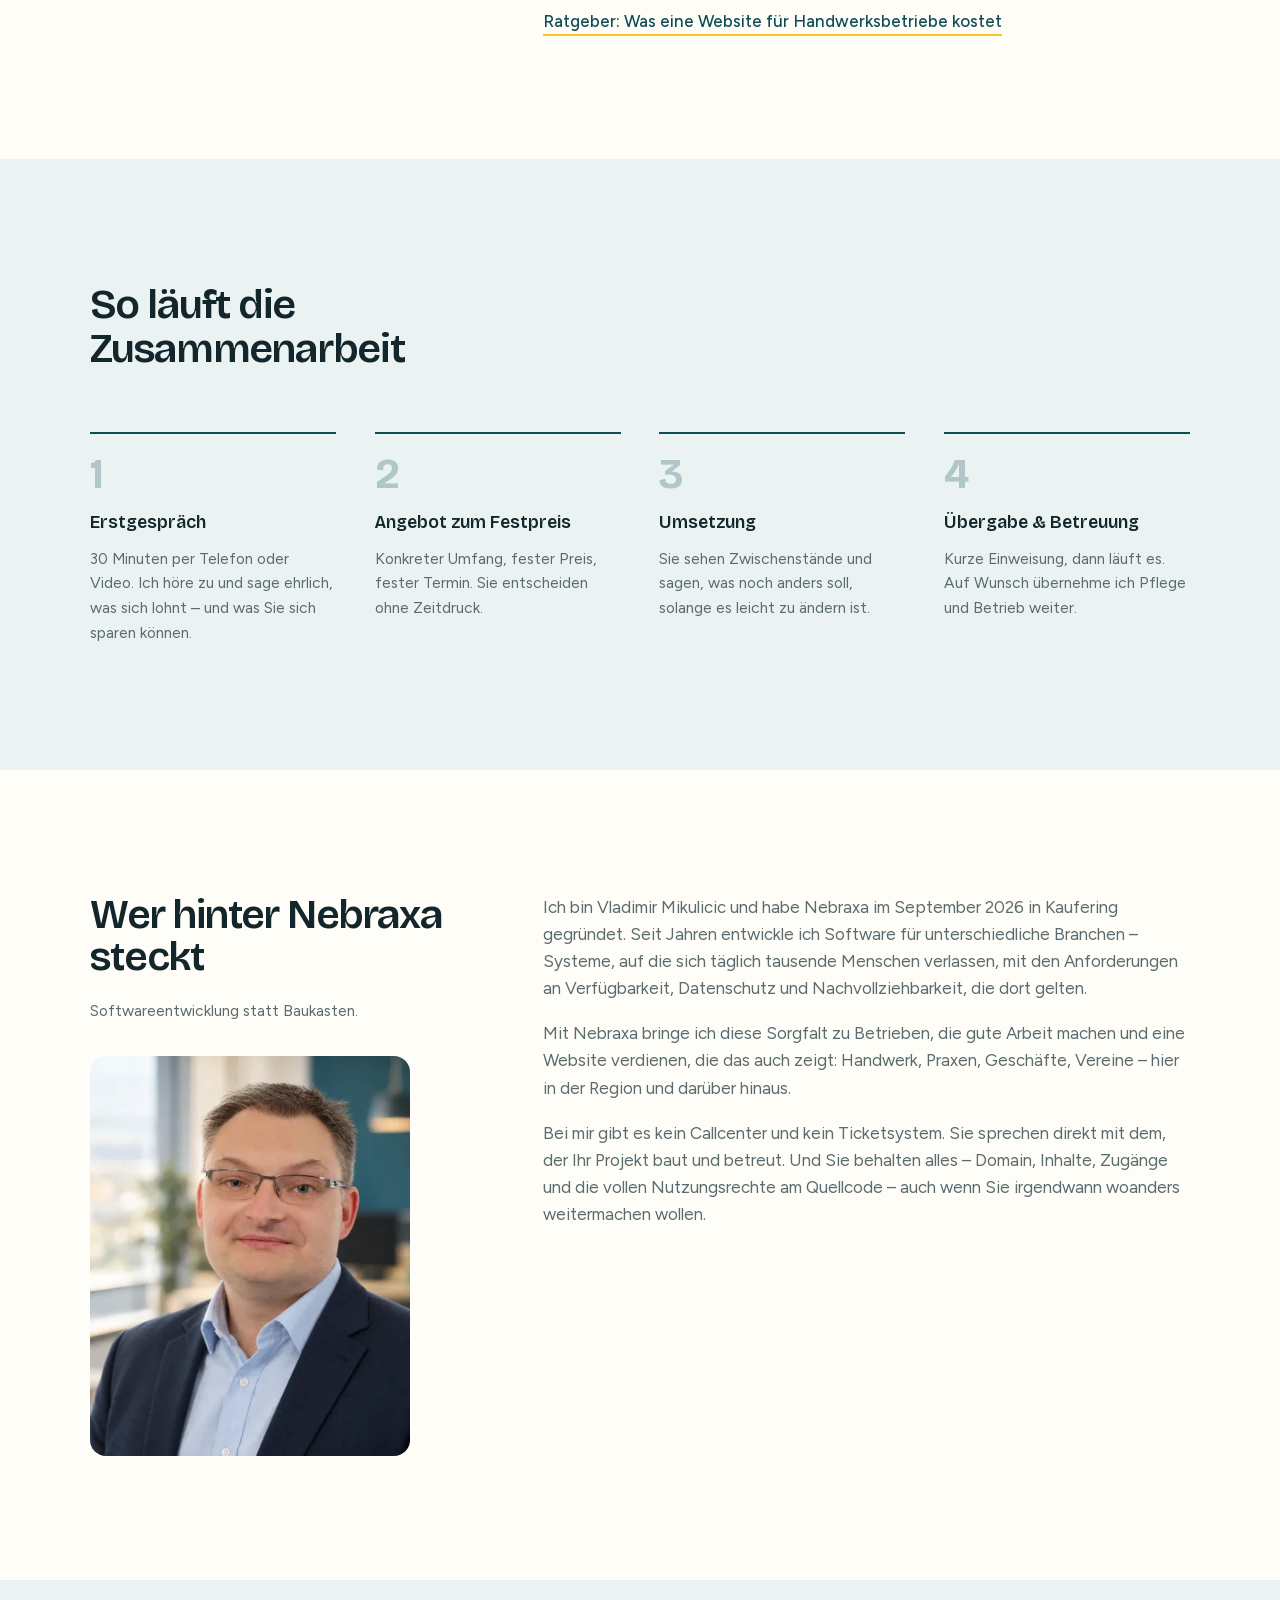
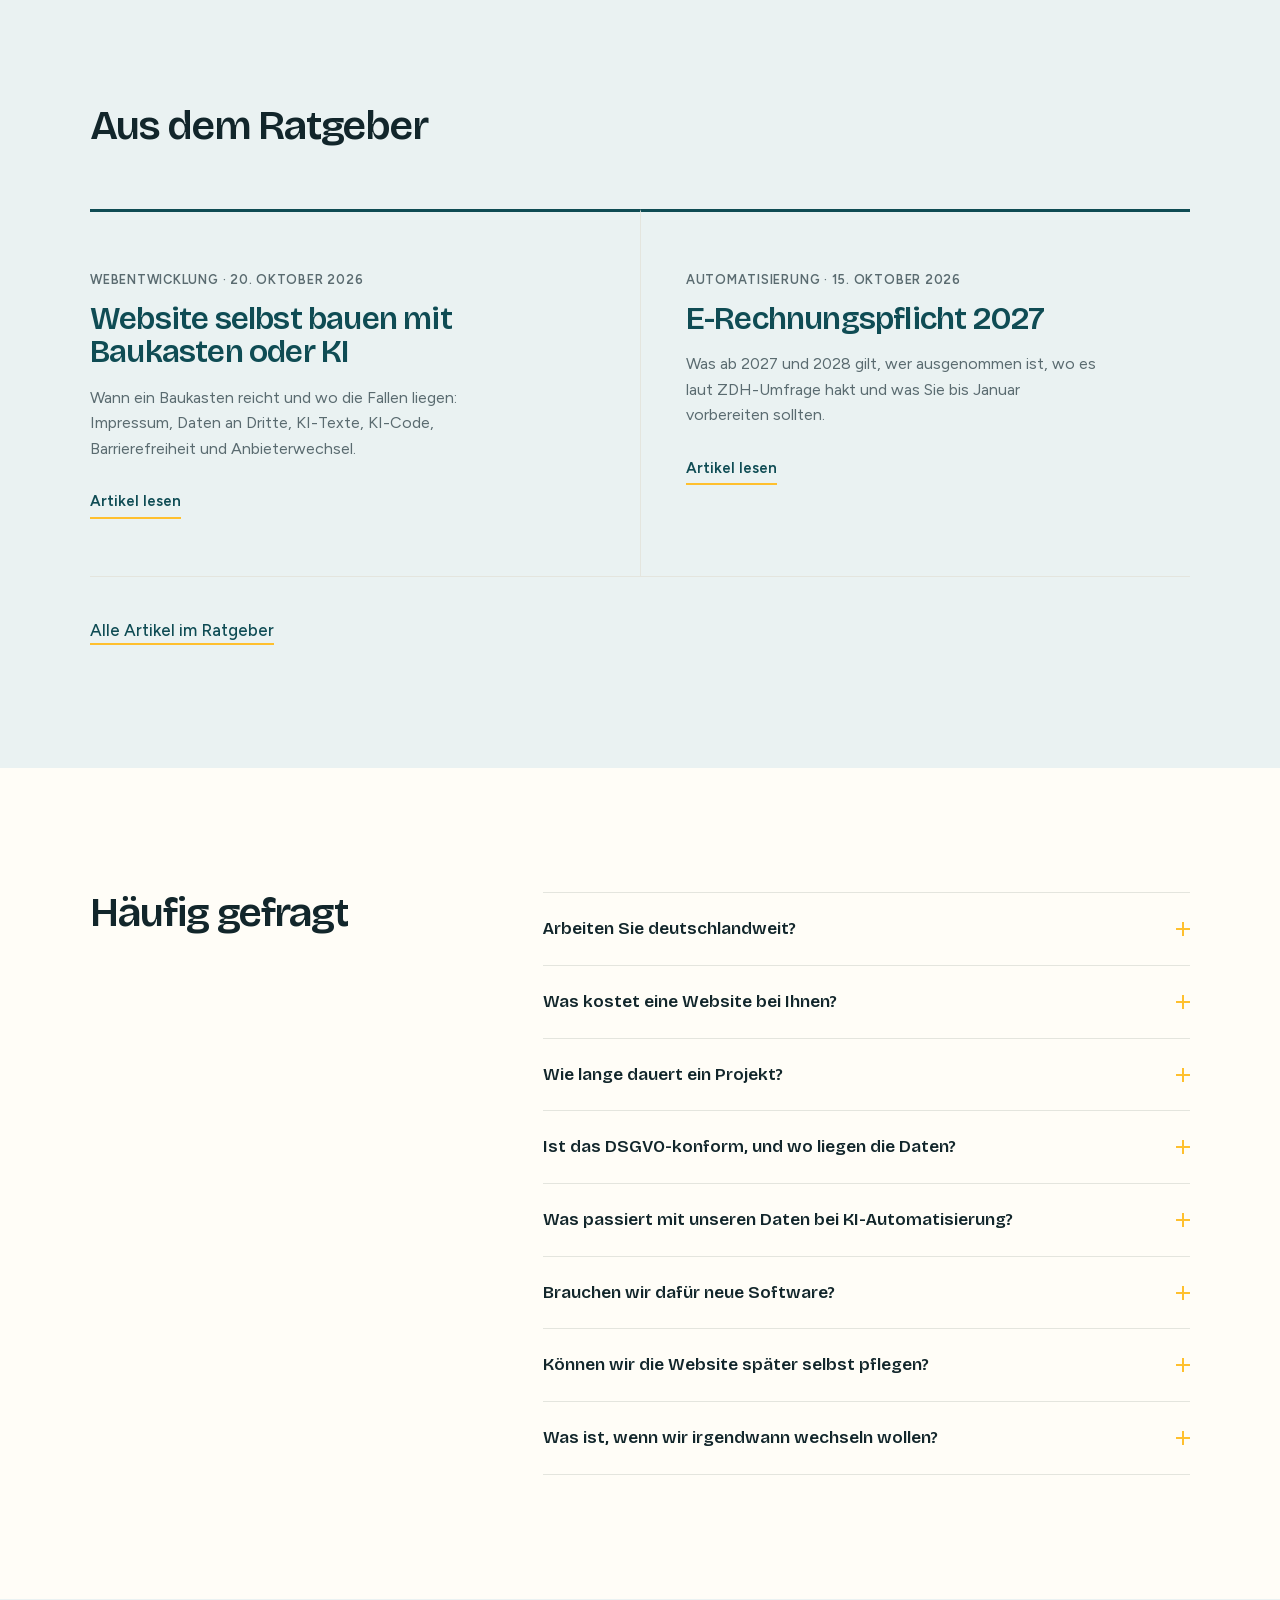
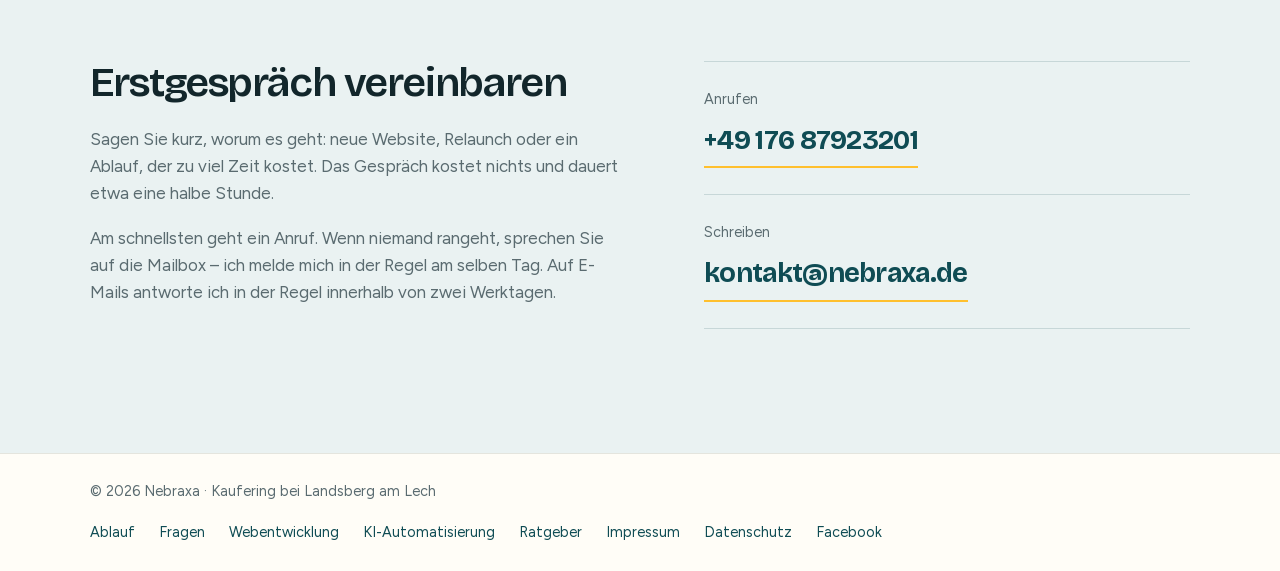
==== commit 92cd7f55: "ADD guide article on building websites with site builders or AI" ====
--- a/index.html
+++ b/index.html
@@ -440,16 +440,16 @@
   <div class="shell">
     <h2 class="wide-head">Aus dem Ratgeber</h2>
     <div class="doors">
+      <a href="website-selbst-bauen-baukasten-ki.html" class="door">
+        <span class="door-meta">Webentwicklung · 20. Oktober 2026</span>
+        <h3 class="door-name">Website selbst bauen mit Baukasten oder KI</h3>
+        <span class="door-text">Wann ein Baukasten reicht und wo die Fallen liegen: Impressum, Daten an Dritte, KI-Texte, KI-Code, Barrierefreiheit und Anbieterwechsel.</span>
+        <span class="door-go">Artikel lesen</span>
+      </a>
       <a href="e-rechnung-pflicht-2027.html" class="door">
         <span class="door-meta">Automatisierung · 15. Oktober 2026</span>
         <h3 class="door-name">E-Rechnungspflicht 2027</h3>
         <span class="door-text">Was ab 2027 und 2028 gilt, wer ausgenommen ist, wo es laut ZDH-Umfrage hakt und was Sie bis Januar vorbereiten sollten.</span>
-        <span class="door-go">Artikel lesen</span>
-      </a>
-      <a href="handwerk-buero-feierabend.html" class="door">
-        <span class="door-meta">Handwerk · 12. Oktober 2026</span>
-        <h3 class="door-name">Büro statt Feierabend</h3>
-        <span class="door-text">Bürokratie, Papier, verpasste Anrufe und die E-Rechnung: was kleine Handwerksbetriebe im Alltag ausbremst und wo kleine Schritte viel bringen.</span>
         <span class="door-go">Artikel lesen</span>
       </a>
     </div>
--- a/styles.css
+++ b/styles.css
@@ -880,6 +880,9 @@
     -webkit-mask-image:linear-gradient(to bottom,transparent 0%,#000 30%,#000 85%,transparent 100%);
     mask-image:linear-gradient(to bottom,transparent 0%,#000 30%,#000 85%,transparent 100%);
   }
+  .opening-act{flex-direction:column;align-items:stretch;gap:12px;}
+  .opening-act > a{text-align:center;padding:16px 30px;border-radius:999px;}
+  .opening-act .lnk{padding:14px 30px;border:2px solid var(--petrol);background:var(--paper);font-weight:600;}
   .proof{grid-template-columns:1fr;}
   .proof li + li{padding-left:0;border-left:none;}
   .foot{flex-direction:column;align-items:flex-start;gap:12px;}
